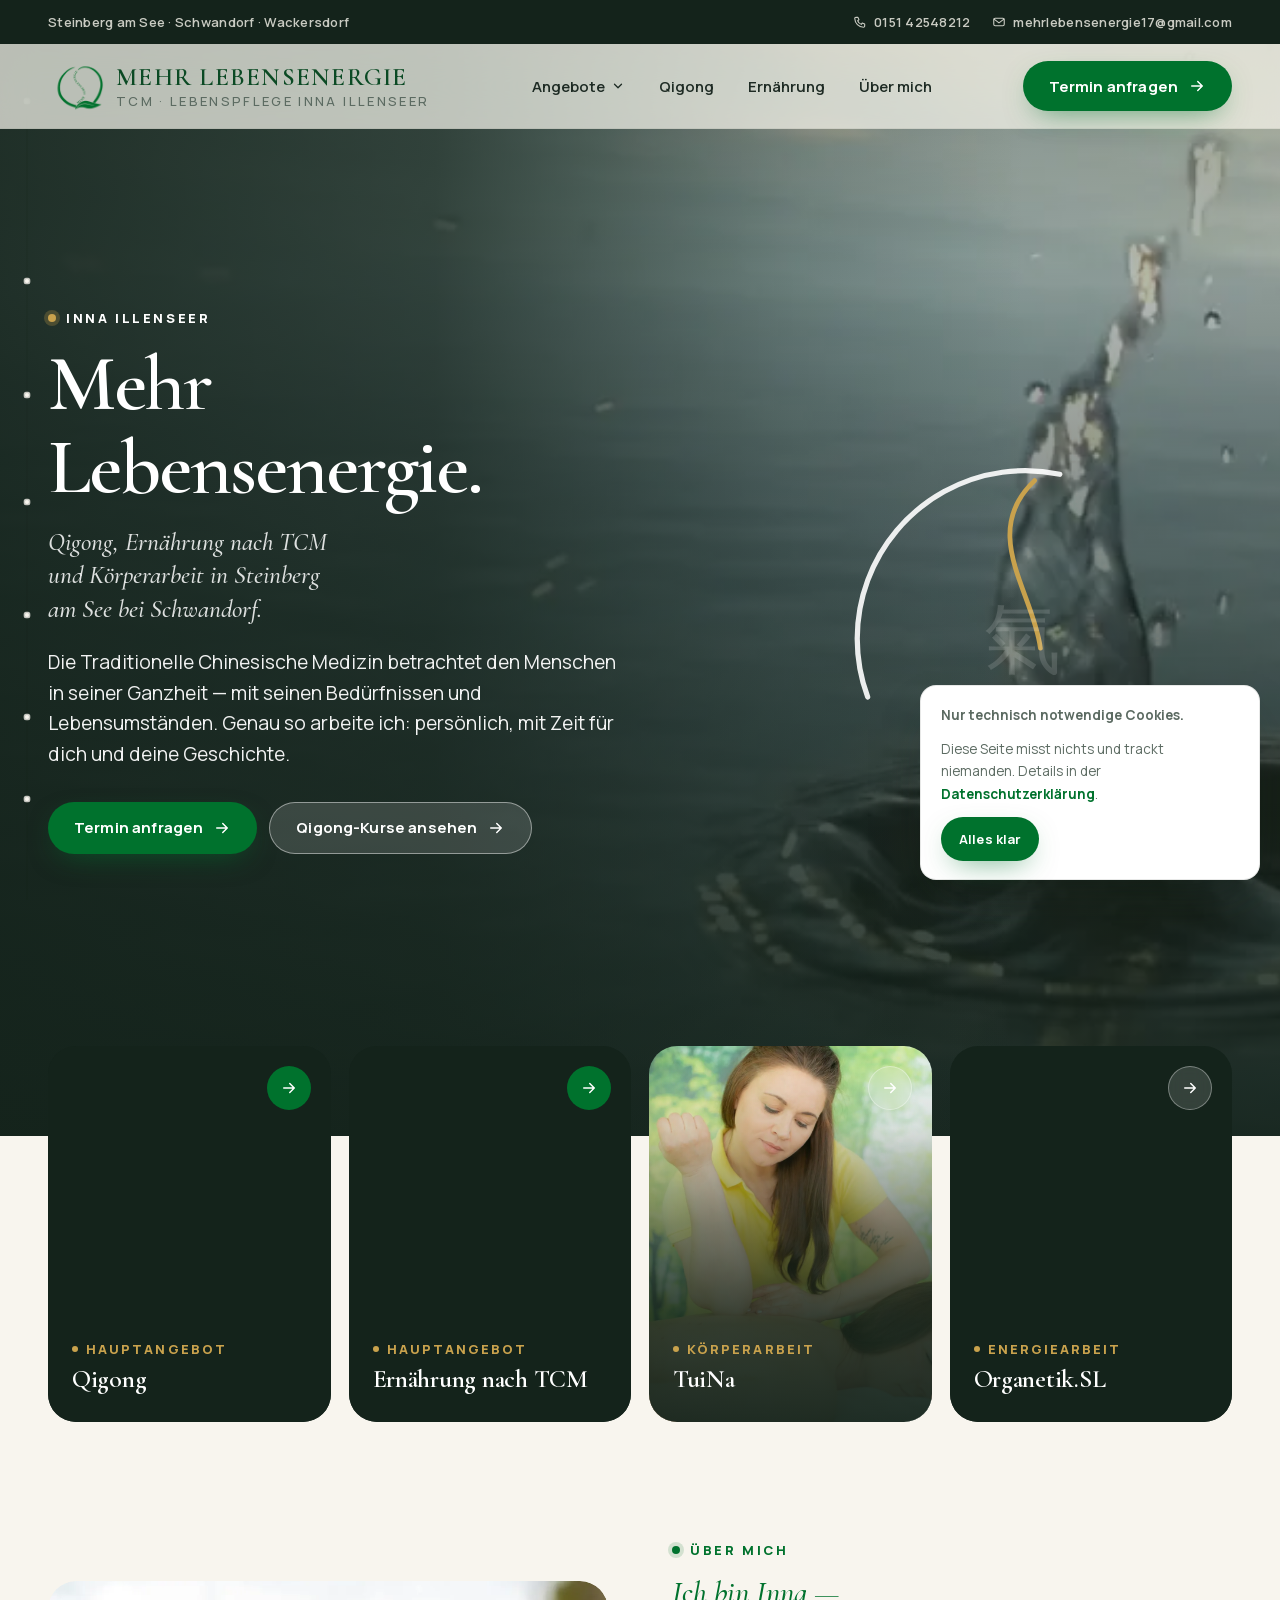
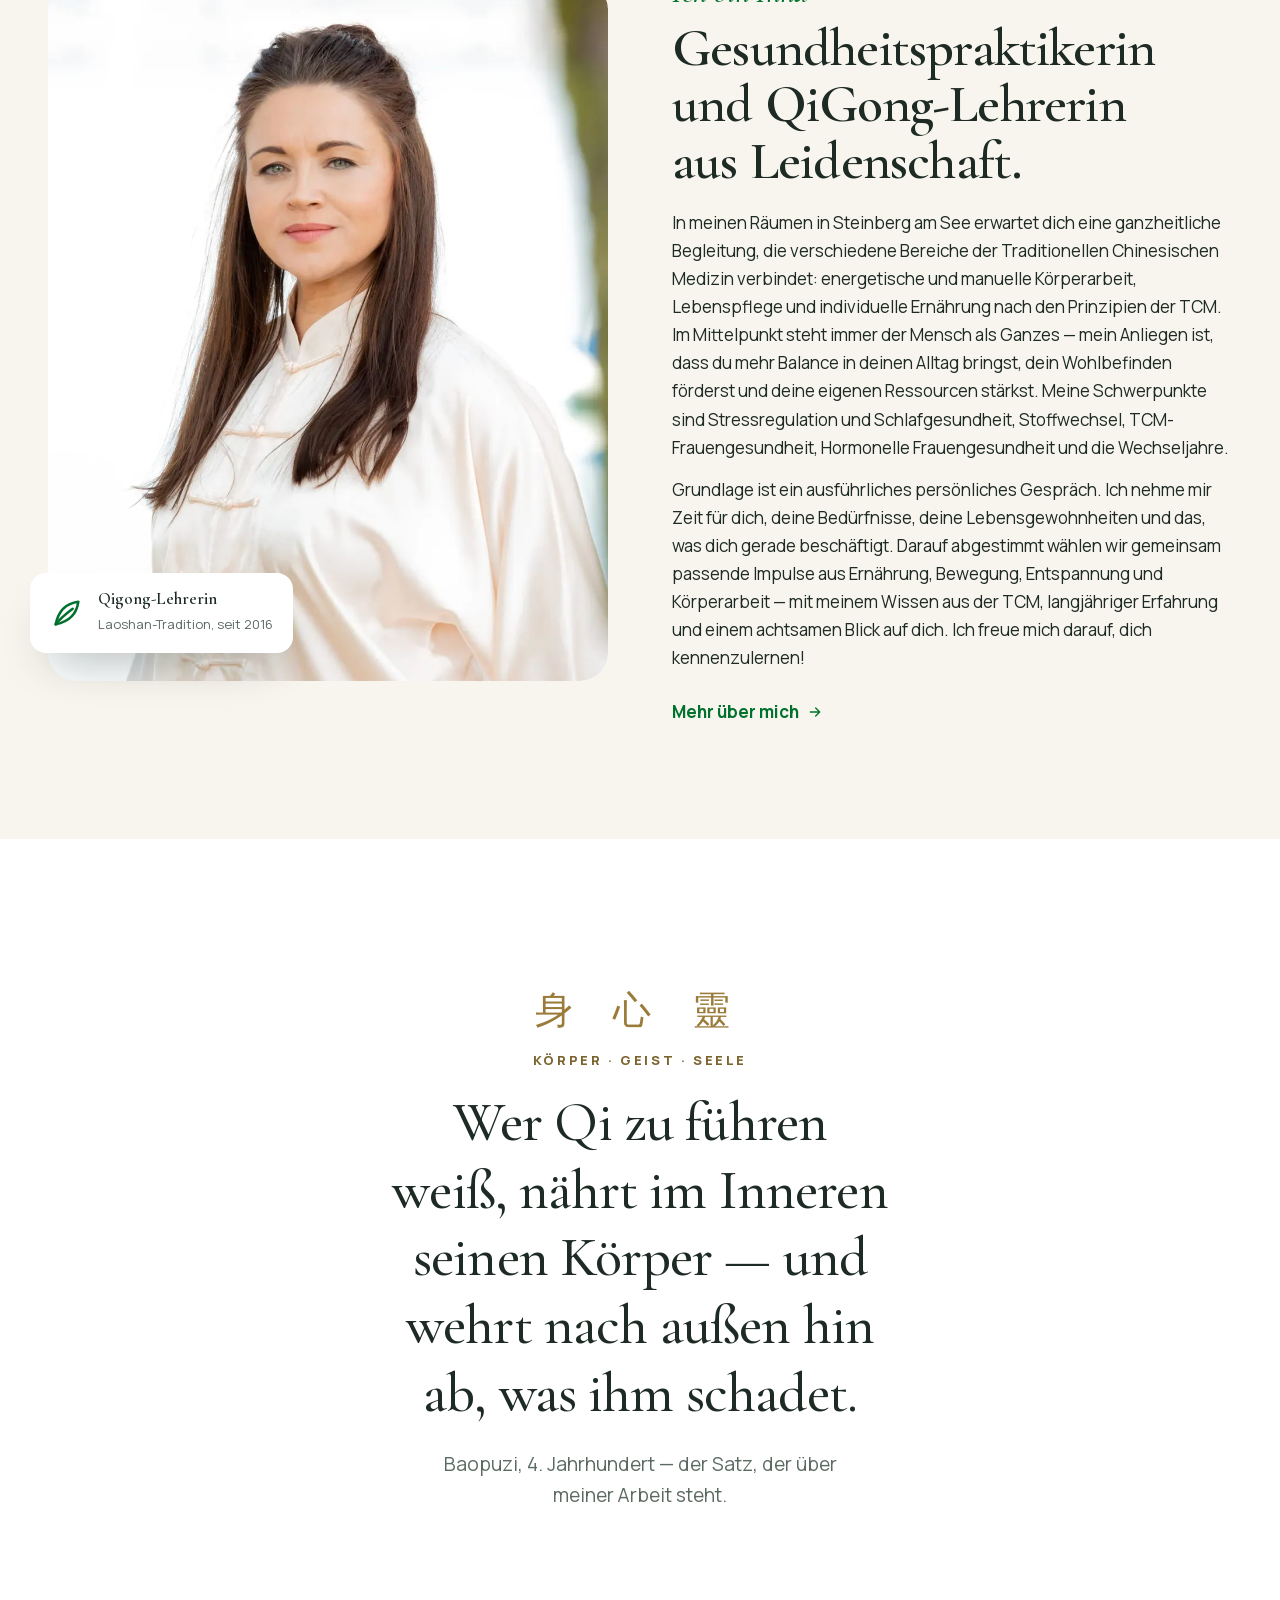
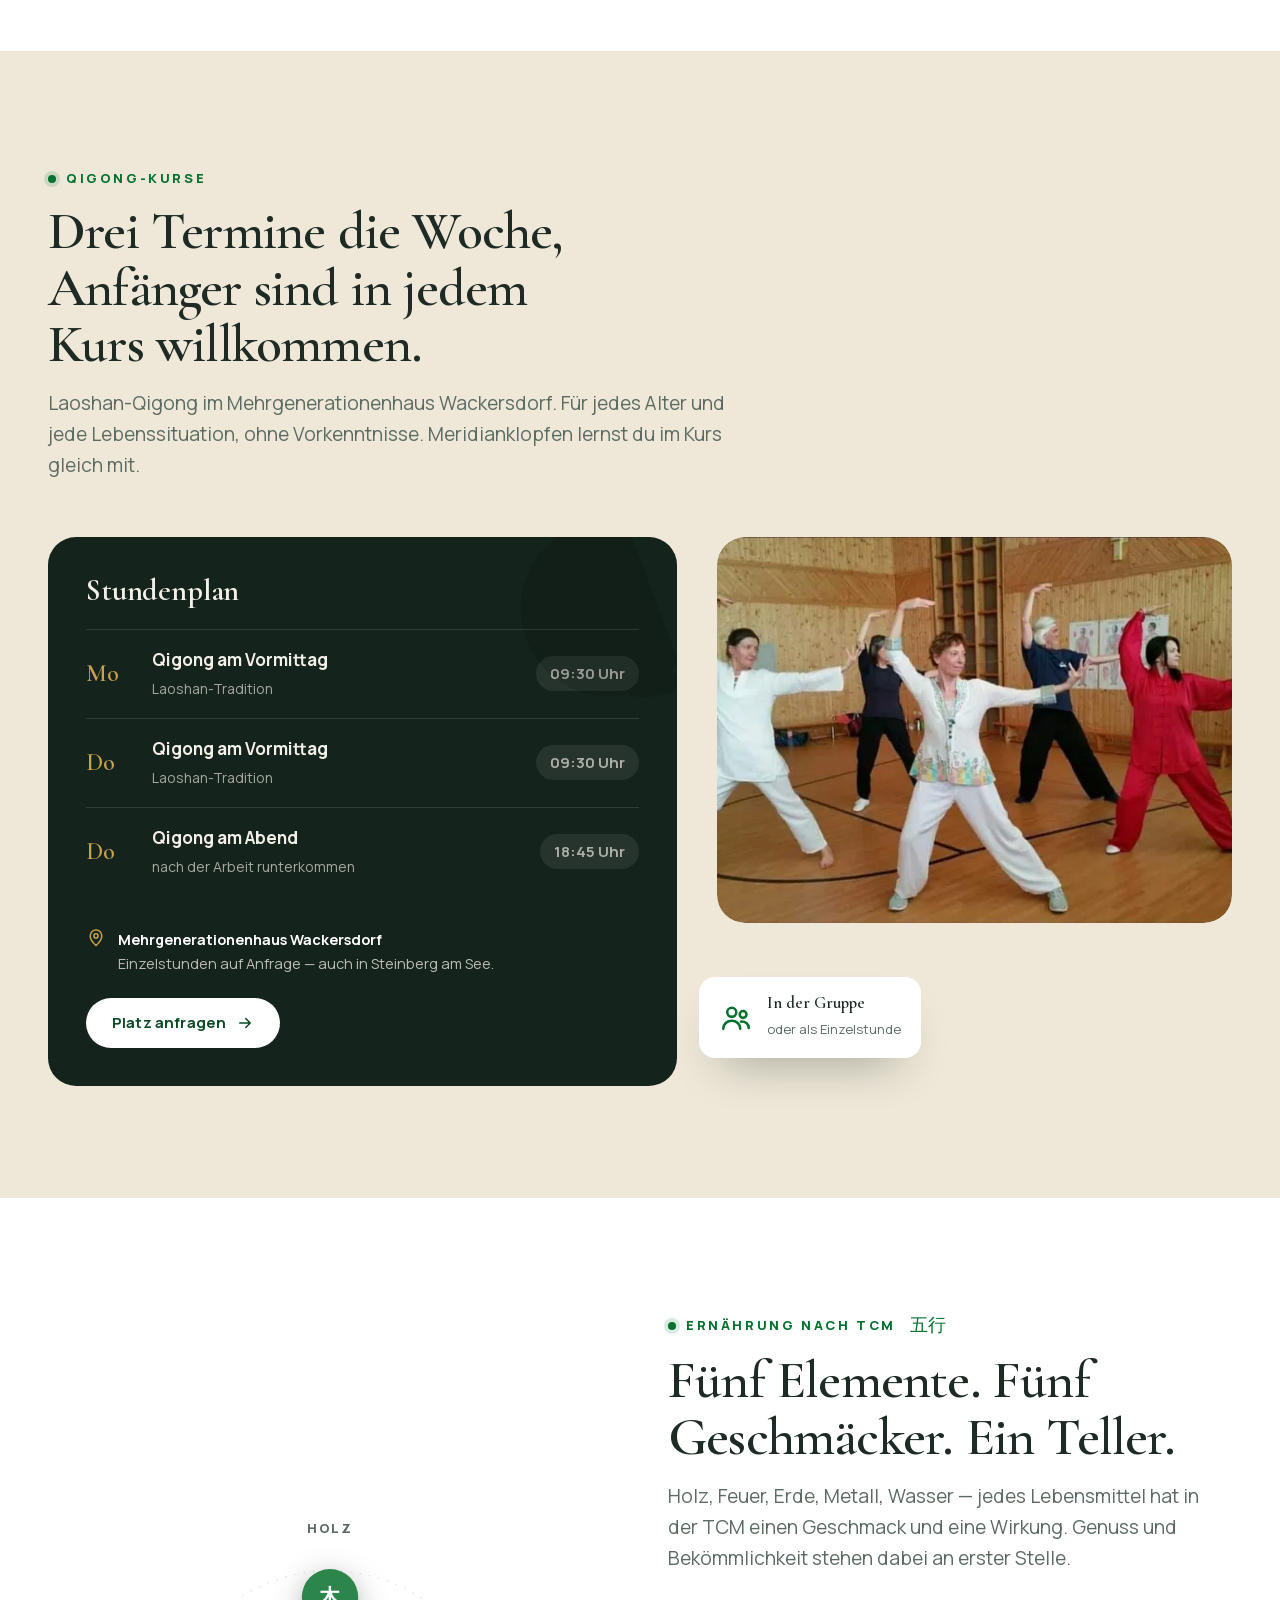
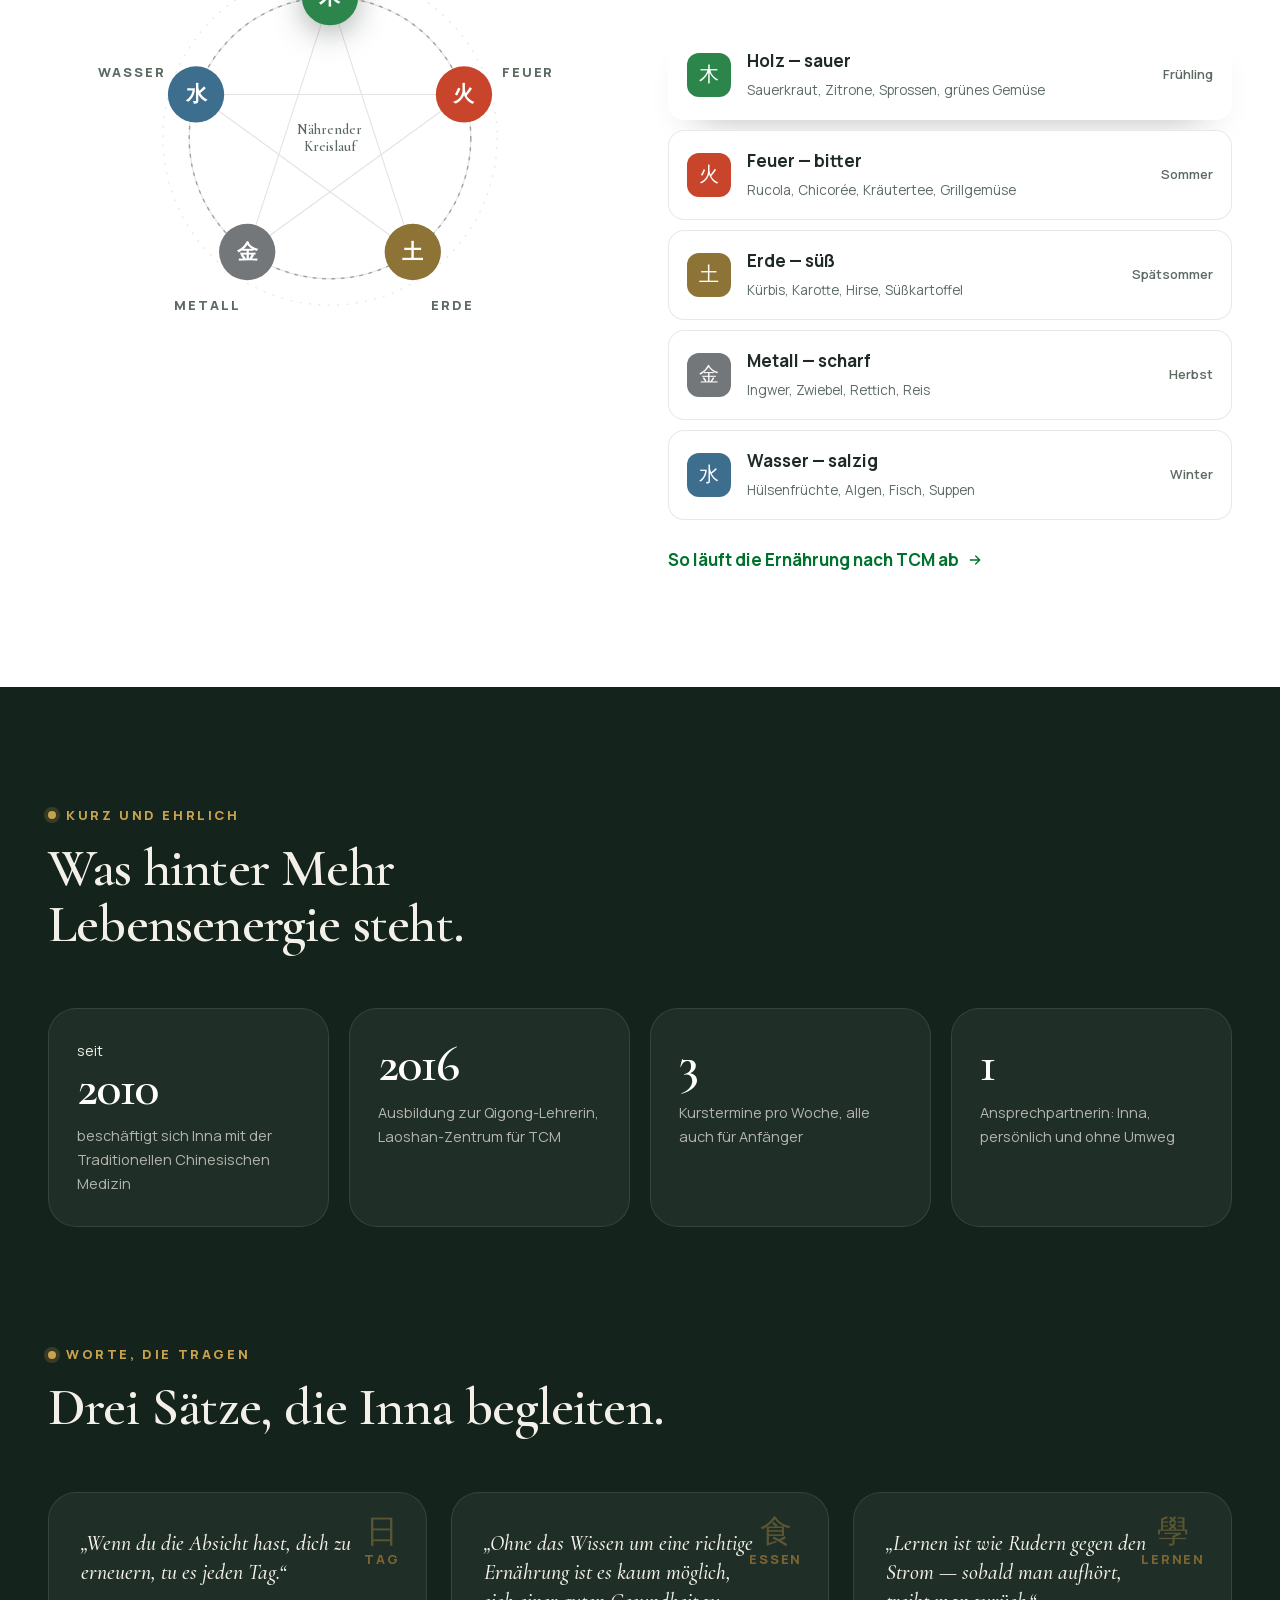
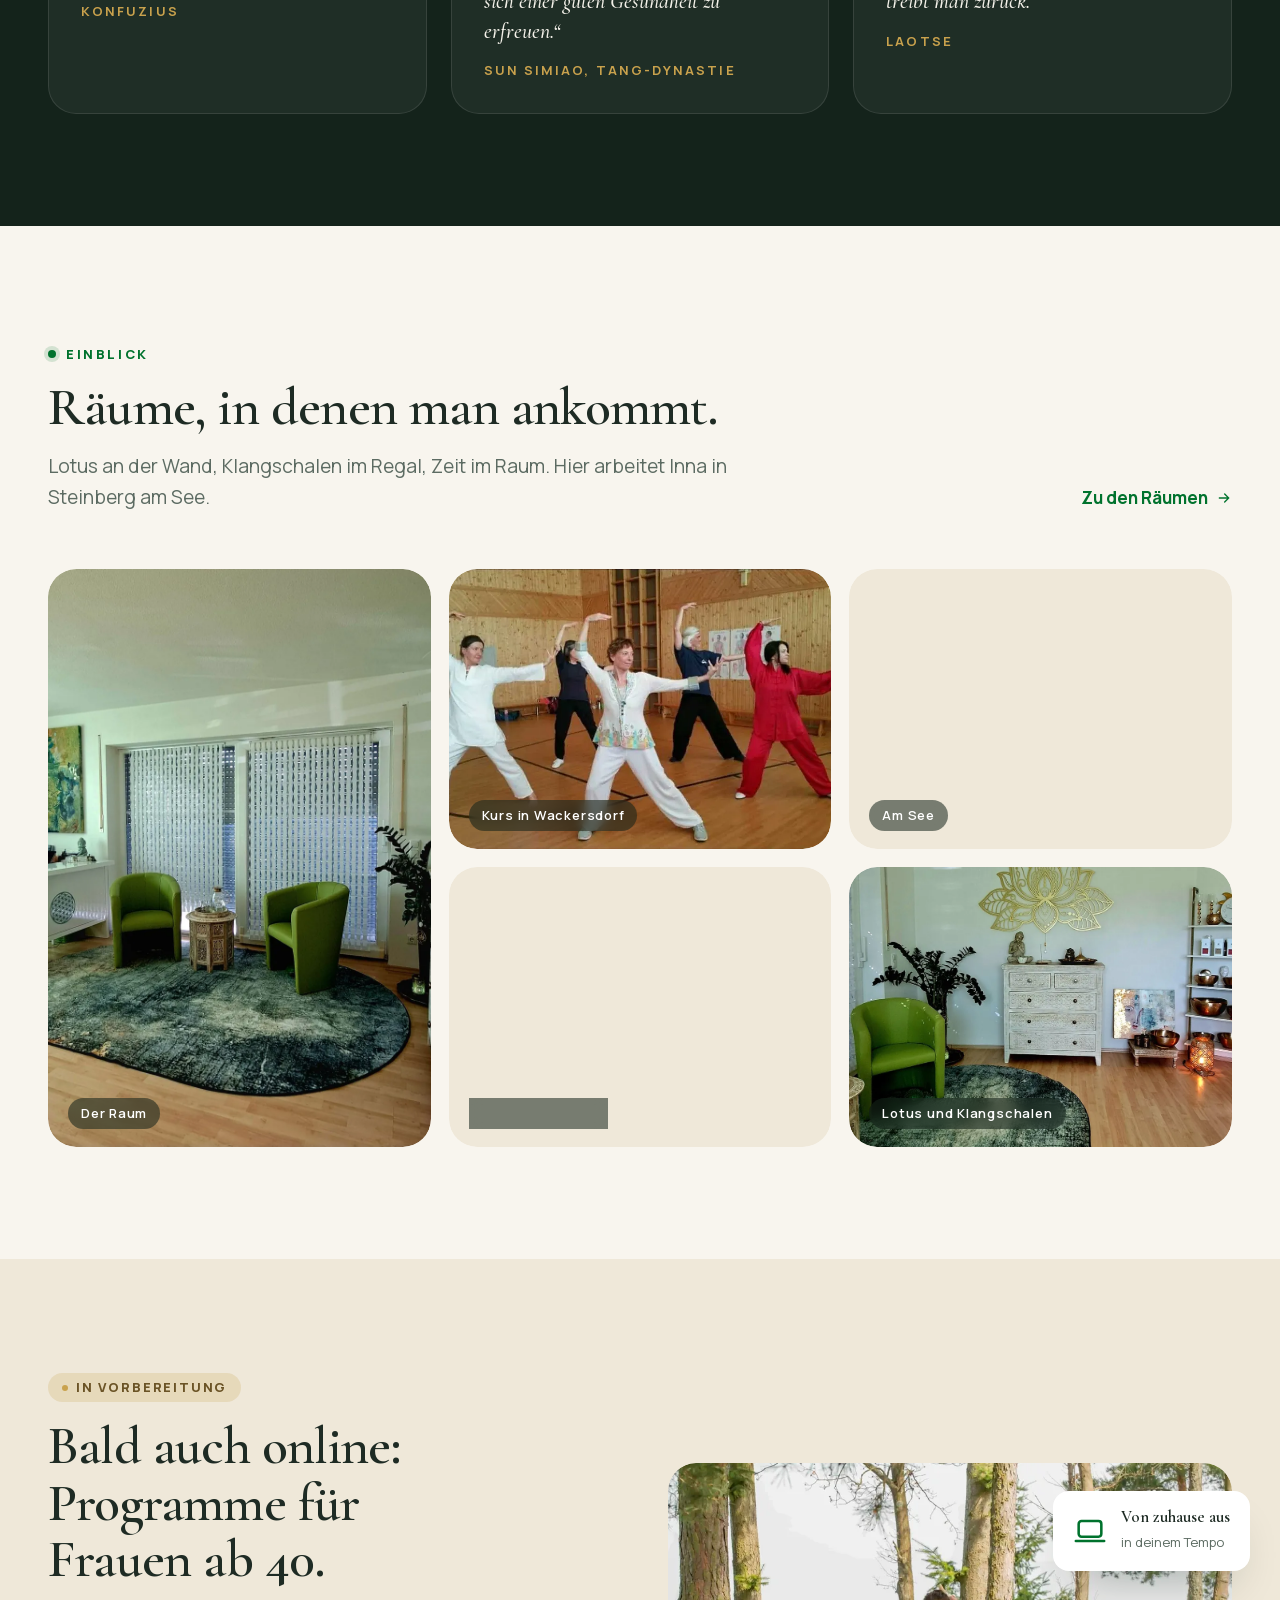
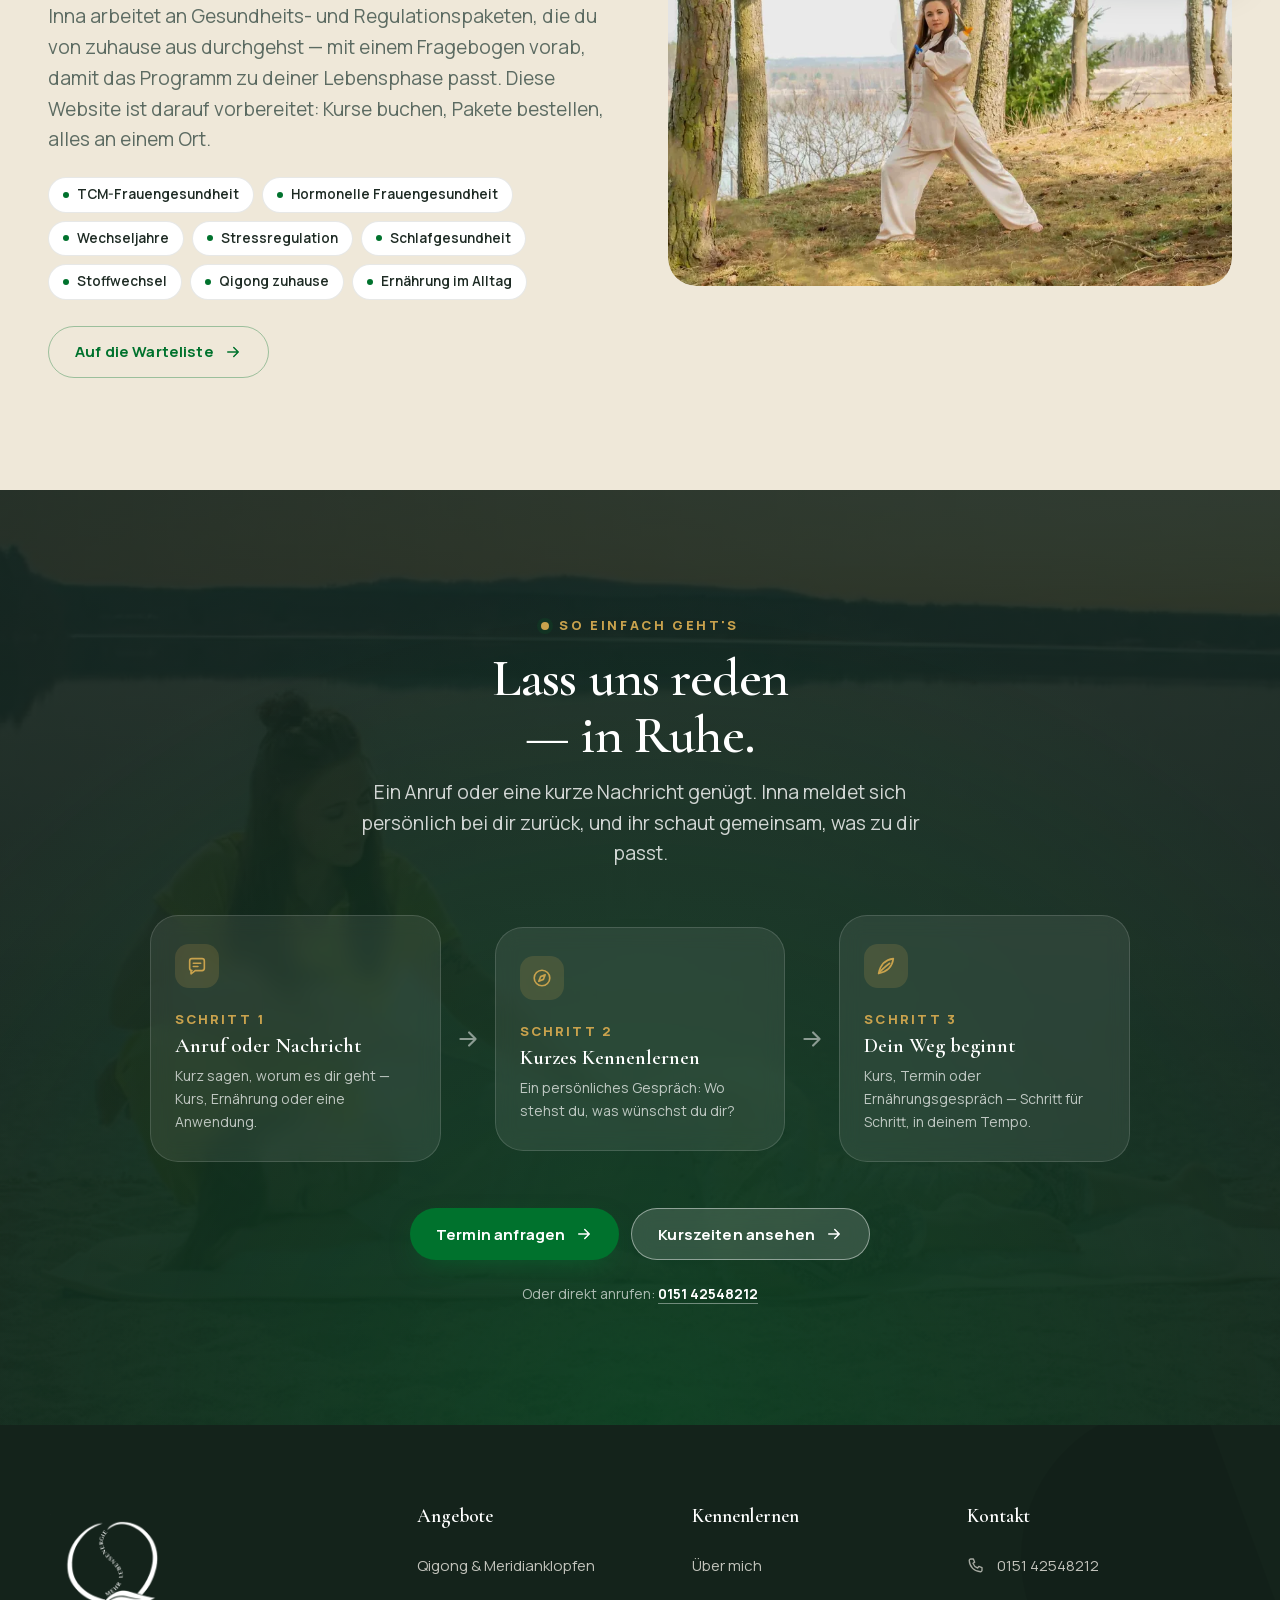
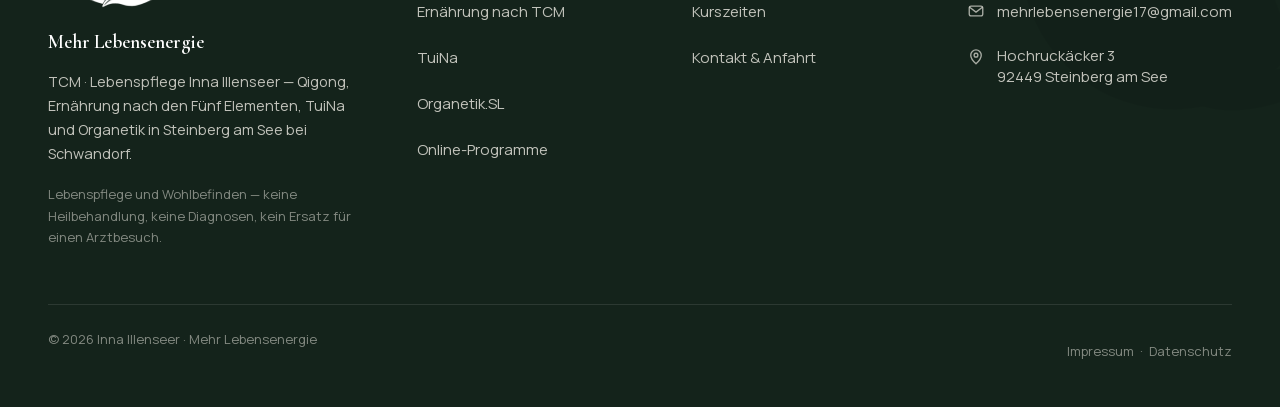
==== index.html @ 882a930f "Website live" ====
<!DOCTYPE html>
<html lang="de" class="kein-js">
<head>
<meta charset="UTF-8">
<meta name="viewport" content="width=device-width, initial-scale=1.0">
<title>Mehr Lebensenergie | Qigong & TCM in Steinberg am See</title>
<meta name="description" content="TCM · Lebenspflege Inna Illenseer bei Schwandorf: Qigong, Ernährung nach den Fünf Elementen, TuiNa und Organetik in Steinberg am See.">
<link rel="canonical" href="https://mehrlebensenergie-praxis.de/">
<meta name="robots" content="index, follow, max-image-preview:large">
<meta name="author" content="Inna Illenseer">
<meta property="og:site_name" content="Mehr Lebensenergie">
<meta property="og:locale" content="de_DE">
<meta property="og:url" content="https://mehrlebensenergie-praxis.de/">
<meta property="og:title" content="Mehr Lebensenergie | Qigong & TCM in Steinberg am See">
<meta property="og:description" content="TCM · Lebenspflege Inna Illenseer bei Schwandorf: Qigong, Ernährung nach den Fünf Elementen, TuiNa und Organetik in Steinberg am See.">
<meta property="og:type" content="website">
<meta property="og:image" content="https://mehrlebensenergie-praxis.de/assets/img/og.jpg">
<meta property="og:image:alt" content="Mehr Lebensenergie — TCM · Lebenspflege Inna Illenseer in Steinberg am See">
<meta name="twitter:card" content="summary_large_image">
<meta name="theme-color" content="#14231B">
<link rel="icon" type="image/png" sizes="512x512" href="assets/img/favicon.png">
<link rel="apple-touch-icon" href="assets/img/favicon.png">
<link rel="preload" href="assets/font/manrope-500-latin.woff2" as="font" type="font/woff2" crossorigin>
<link rel="preload" href="assets/font/cormorant-garamond-600-latin.woff2" as="font" type="font/woff2" crossorigin>
<link rel="stylesheet" href="assets/schriften.css">
<link rel="stylesheet" href="styles.css">
<script type="application/ld+json">{"@context": "https://schema.org", "@type": "HealthAndBeautyBusiness", "name": "Mehr Lebensenergie — TCM · Lebenspflege Inna Illenseer", "alternateName": "TCM · Lebenspflege Inna Illenseer", "url": "https://mehrlebensenergie-praxis.de/", "telephone": "+49 151 42548212", "email": "mehrlebensenergie17@gmail.com", "image": "https://mehrlebensenergie-praxis.de/assets/img/og.jpg", "founder": {"@type": "Person", "name": "Inna Illenseer"}, "address": {"@type": "PostalAddress", "streetAddress": "Hochruckäcker 3", "postalCode": "92449", "addressLocality": "Steinberg am See", "addressRegion": "Bayern", "addressCountry": "DE"}, "geo": {"@type": "GeoCoordinates", "latitude": 49.27, "longitude": 12.18}, "areaServed": [{"@type": "City", "name": "Steinberg am See"}, {"@type": "City", "name": "Wackersdorf"}, {"@type": "City", "name": "Schwandorf"}, {"@type": "City", "name": "Burglengenfeld"}, {"@type": "City", "name": "Nittenau"}, {"@type": "City", "name": "Bodenwöhr"}, {"@type": "City", "name": "Neunburg vorm Wald"}, {"@type": "City", "name": "Nabburg"}, {"@type": "City", "name": "Maxhütte-Haidhof"}, {"@type": "City", "name": "Regensburg"}], "knowsAbout": ["Qigong", "Meridianklopfen", "Ernährung nach den Fünf Elementen", "TuiNa", "Organetik", "Traditionelle Chinesische Medizin"]}</script><script type="application/ld+json">{"@context": "https://schema.org", "@type": "BreadcrumbList", "itemListElement": [{"@type": "ListItem", "position": 1, "name": "Start", "item": "https://mehrlebensenergie-praxis.de/"}]}</script>
<script>try{if(sessionStorage.getItem('ille-wipe')){document.documentElement.classList.add('ankunft');sessionStorage.removeItem('ille-wipe')}}catch(e){}</script>
</head>
<body>
<div class="wisch" aria-hidden="true"></div>
<div class="cursor" aria-hidden="true"></div>
<div class="meridian" aria-hidden="true"><div class="bahn"></div><div class="fluss"></div></div>
<div class="intro" aria-hidden="true"><svg viewBox="0 0 400 400" aria-hidden="true" class=""><path class="kreis" pathLength="1" d="M236 46 A160 160 0 1 0 330 300"/><path class="qi" pathLength="1" d="M212 52 C140 120 262 200 200 268 C176 296 190 336 236 352"/><path class="blatt" d="M226 356 C258 318 320 314 366 326 C330 358 268 374 226 356 z"/><path class="qi" pathLength="1" d="M236 352 C270 342 310 336 348 330" style="stroke-width:2;opacity:.8"/></svg><div class="wort">Mehr Lebensenergie</div></div>
<header>
  <div class="topbar"><div class="wrap">
    <span class="links">Steinberg am See · Schwandorf · Wackersdorf</span>
    <div class="rechts"><a href="tel:+4915142548212"><svg viewBox="0 0 24 24" aria-hidden="true" class=""><path d="M5 4h3.5l1.7 4.2-2.2 1.6a10 10 0 0 0 6.2 6.2l1.6-2.2L20 15.5V19a2 2 0 0 1-2.1 2A15.5 15.5 0 0 1 3 6.1 2 2 0 0 1 5 4z"/></svg>0151 42548212</a><a href="mailto:mehrlebensenergie17@gmail.com"><svg viewBox="0 0 24 24" aria-hidden="true" class=""><rect x="3" y="5.5" width="18" height="13" rx="2.5"/><path d="m3.5 7 8.5 6.5L20.5 7"/></svg>mehrlebensenergie17@gmail.com</a></div>
  </div></div>
  <div class="hauptzeile"><div class="wrap">
    <a class="logo" href="index.html" aria-label="Mehr Lebensenergie — Startseite"><img decoding="async" src="assets/opt/img-logo-480.webp" alt="Logo Mehr Lebensenergie — TCM · Lebenspflege Inna Illenseer, Steinberg am See" width="56" height="56"><b>Mehr Lebens&shy;energie<small>TCM · Lebenspflege <br class="mb">Inna Illenseer</small></b></a>
    <nav class="haupt" aria-label="Hauptmenü"><ul><li class="hat-menu"><a href="leistungen.html" aria-haspopup="true">Angebote<svg class="pfeil-klein" viewBox="0 0 24 24" width="14" height="14" aria-hidden="true"><path d="M6 9l6 6 6-6"/></svg></a><div class="drop" aria-label="Angebote"><div class="drop-raster"><a class="drop-eintrag" href="qigong.html"><span class="ic"><svg viewBox="0 0 24 24" aria-hidden="true" class=""><path d="M12 4c-3 3-3 6 0 8 3-2 3-5 0-8z"/><path d="M12 12c-4 0-7 2-8 6 4 1 7-1 8-6zM12 12c4 0 7 2 8 6-4 1-7-1-8-6z"/></svg></span><span><b>Qigong &amp; Meridianklopfen</b><small>Kurse in Wackersdorf, Einzelstunden</small></span></a><a class="drop-eintrag" href="ernaehrung.html"><span class="ic"><svg viewBox="0 0 24 24" aria-hidden="true" class=""><path d="M12 8c-3-2-7 0-7 4.5S8 21 10 21c1 0 1.5-.5 2-.5s1 .5 2 .5c2 0 5-4 5-8.5S15 6 12 8z"/><path d="M12 8c0-2 1-3.5 3-4"/></svg></span><span><b>Ernährung nach TCM</b><small>Fünf Elemente auf dem Teller</small></span></a><a class="drop-eintrag" href="tuina.html"><span class="ic"><svg viewBox="0 0 24 24" aria-hidden="true" class=""><path d="M8 12V6.5a1.5 1.5 0 0 1 3 0V11M11 10V5a1.5 1.5 0 0 1 3 0v6M14 10.5V6.5a1.5 1.5 0 0 1 3 0V13M17 12.5a1.5 1.5 0 0 1 3 0V15a6 6 0 0 1-6 6h-2a6 6 0 0 1-6-6v-3a1.5 1.5 0 0 1 3 0"/></svg></span><span><b>TuiNa</b><small>Traditionelle chinesische Körperarbeit</small></span></a><a class="drop-eintrag" href="organetik.html"><span class="ic"><svg viewBox="0 0 24 24" aria-hidden="true" class=""><path d="M3 9c2-2 4-2 6 0s4 2 6 0 4-2 6 0"/><path d="M3 15c2-2 4-2 6 0s4 2 6 0 4-2 6 0"/></svg></span><span><b>Organetik.SL</b><small>Bekleidet, ohne Strom, in Ruhe</small></span></a><a class="drop-eintrag" href="programme.html"><span class="ic"><svg viewBox="0 0 24 24" aria-hidden="true" class=""><rect x="4" y="5" width="16" height="11" rx="2"/><path d="M2 19h20"/></svg></span><span><b>Online-Programme</b><small>In Vorbereitung — Warteliste</small></span></a></div><a class="drop-alle" href="leistungen.html">Alle Angebote im Überblick<svg viewBox="0 0 24 24" aria-hidden="true" class=""><path d="M5 12h14M13 6l6 6-6 6"/></svg></a></div></li><li><a href="qigong.html">Qigong</a></li><li><a href="ernaehrung.html">Ernährung</a></li><li><a href="ueber-mich.html">Über mich</a></li></ul></nav>
    <div class="header-cta"><a class="btn btn-gruen" href="kontakt.html"><span>Termin anfragen</span><svg viewBox="0 0 24 24" aria-hidden="true" class=""><path d="M5 12h14M13 6l6 6-6 6"/></svg></a><button class="menu-knopf" aria-label="Menü öffnen" aria-expanded="false" aria-controls="menu"><span></span></button></div>
  </div></div>
</header>
<div class="menu-flaeche" id="menu" hidden>
  <ul><li><a href="index.html">Start</a></li><li><a href="leistungen.html">Angebote</a></li><li><a href="qigong.html">Qigong</a></li><li><a href="ernaehrung.html">Ernährung</a></li><li><a href="tuina.html">TuiNa</a></li><li><a href="organetik.html">Organetik</a></li><li><a href="programme.html">Online-Programme</a></li><li><a href="ueber-mich.html">Über mich</a></li><li><a href="kontakt.html">Termin anfragen</a></li></ul>
  <div class="unten"><a href="tel:+4915142548212">0151 42548212</a><a href="mailto:mehrlebensenergie17@gmail.com">mehrlebensenergie17@gmail.com</a><span>Hochruckäcker 3 · 92449 Steinberg am See</span></div>
  <div class="menu-qi"><svg viewBox="0 0 400 400" aria-hidden="true" class=""><path class="kreis" pathLength="1" d="M236 46 A160 160 0 1 0 330 300"/><path class="qi" pathLength="1" d="M212 52 C140 120 262 200 200 268 C176 296 190 336 236 352"/><path class="blatt" d="M226 356 C258 318 320 314 366 326 C330 358 268 374 226 356 z"/><path class="qi" pathLength="1" d="M236 352 C270 342 310 336 348 330" style="stroke-width:2;opacity:.8"/></svg></div>
</div>
<main>
<section class="hero" aria-label="Einstieg" id="oben">
  <div class="medien montage"><img decoding="async" srcset="assets/opt/img-poster-mont-qigong-640.webp 640w, assets/opt/img-poster-mont-qigong-960.webp 960w, assets/opt/img-poster-mont-qigong-1400.webp 1400w" sizes="(max-width: 760px) 100vw, 70vw" src="assets/opt/img-poster-mont-qigong-1400.webp" alt="" aria-hidden="true"><video muted loop playsinline preload="metadata" poster="assets/opt/img-poster-mont-qigong-960.webp"><source src="assets/opt/video-mont-qigong-m.mp4" media="(max-width: 760px)" type="video/mp4"><source src="assets/opt/video-mont-qigong.mp4" type="video/mp4"></video><video preload="none" muted loop playsinline poster="assets/opt/img-poster-mont-wasser-960.webp"><source src="assets/opt/video-mont-wasser-m.mp4" media="(max-width: 760px)" type="video/mp4"><source src="assets/opt/video-mont-wasser.mp4" type="video/mp4"></video><video preload="none" muted loop playsinline poster="assets/opt/img-poster-mont-tee-960.webp"><source src="assets/opt/video-mont-tee-m.mp4" media="(max-width: 760px)" type="video/mp4"><source src="assets/opt/video-mont-tee.mp4" type="video/mp4"></video><video preload="none" muted loop playsinline poster="assets/opt/img-poster-mont-blatt-960.webp"><source src="assets/opt/video-mont-blatt-m.mp4" media="(max-width: 760px)" type="video/mp4"><source src="assets/opt/video-mont-blatt.mp4" type="video/mp4"></video><div class="schleier"></div></div>
  <div class="wrap hero-inhalt">
    <div>
      <span class="kicker rev"><span>Inna Illenseer</span></span>
      <h1 class="worte">Mehr Lebens&shy;energie.<span class="h1-ort">Qigong, Ernährung nach TCM und Körperarbeit in Steinberg am See bei Schwandorf.</span></h1>
      <p class="lead rev v2">Die Traditionelle Chinesische Medizin betrachtet den Menschen in seiner Ganzheit — mit seinen Bedürfnissen und Lebensumständen. Genau so arbeite ich: persönlich, mit Zeit für dich und deine Geschichte.</p>
      <div class="knoepfe rev v3"><a class="btn btn-gruen" href="kontakt.html"><span>Termin anfragen</span><svg viewBox="0 0 24 24" aria-hidden="true" class=""><path d="M5 12h14M13 6l6 6-6 6"/></svg></a><a class="btn btn-hell" href="qigong.html#kurse"><span>Qigong-Kurse ansehen</span><svg viewBox="0 0 24 24" aria-hidden="true" class=""><path d="M5 12h14M13 6l6 6-6 6"/></svg></a></div>
    </div>
    <div class="qi-kreis rev v3" aria-hidden="true"><svg viewBox="0 0 400 400" aria-hidden="true" class=""><path class="kreis" pathLength="1" d="M236 46 A160 160 0 1 0 330 300"/><path class="qi" pathLength="1" d="M212 52 C140 120 262 200 200 268 C176 296 190 336 236 352"/><path class="blatt" d="M226 356 C258 318 320 314 366 326 C330 358 268 374 226 356 z"/><path class="qi" pathLength="1" d="M236 352 C270 342 310 336 348 330" style="stroke-width:2;opacity:.8"/></svg><span class="han">氣</span></div>
  </div>
</section>

<section class="kacheln pt0" aria-label="Angebote im Überblick" style="padding-bottom:0"><div class="wrap"><div class="kachel-raster"><a class="kachel haupt rev v1" href="qigong.html"><img fetchpriority="low" decoding="async" srcset="assets/opt/img-qigong-steg-steinberg-640.webp 640w, assets/opt/img-qigong-steg-steinberg-960.webp 960w, assets/opt/img-qigong-steg-steinberg-1200.webp 1200w" sizes="(max-width: 760px) 100vw, 70vw" src="assets/opt/img-qigong-steg-steinberg-1200.webp" alt="Qigong — Mehr Lebensenergie, Steinberg am See" loading="eager"><span class="pfeil"><svg viewBox="0 0 24 24" aria-hidden="true" class=""><path d="M5 12h14M13 6l6 6-6 6"/></svg></span><span class="text"><small>Hauptangebot</small><b>Qigong</b><span>Kurse in Wackersdorf — plus Meridianklopfen zum Mitnehmen.</span></span></a><a class="kachel haupt rev v2" href="ernaehrung.html"><img fetchpriority="low" decoding="async" srcset="assets/opt/img-ernaehrung-640.webp 640w, assets/opt/img-ernaehrung-960.webp 960w, assets/opt/img-ernaehrung-1400.webp 1400w" sizes="(max-width: 760px) 100vw, 70vw" src="assets/opt/img-ernaehrung-1400.webp" alt="Ernährung nach TCM — Mehr Lebensenergie, Steinberg am See" loading="eager"><span class="pfeil"><svg viewBox="0 0 24 24" aria-hidden="true" class=""><path d="M5 12h14M13 6l6 6-6 6"/></svg></span><span class="text"><small>Hauptangebot</small><b>Ernährung nach TCM</b><span>Die Fünf Elemente auf deinem Teller — alltagstauglich, ohne Dogma.</span></span></a><a class="kachel rev v3" href="tuina.html"><img decoding="async" srcset="assets/opt/img-tuina-1-640.webp 640w, assets/opt/img-tuina-1-960.webp 960w, assets/opt/img-tuina-1-1200.webp 1200w" sizes="(max-width: 760px) 100vw, 70vw" src="assets/opt/img-tuina-1-1200.webp" alt="TuiNa — Mehr Lebensenergie, Steinberg am See" loading="lazy"><span class="pfeil"><svg viewBox="0 0 24 24" aria-hidden="true" class=""><path d="M5 12h14M13 6l6 6-6 6"/></svg></span><span class="text"><small>Körperarbeit</small><b>TuiNa</b><span>Traditionelle chinesische Körperarbeit entlang der Meridiane.</span></span></a><a class="kachel rev v4" href="organetik.html"><img decoding="async" srcset="assets/opt/img-organetik-640.webp 640w, assets/opt/img-organetik-960.webp 960w, assets/opt/img-organetik-1400.webp 1400w" sizes="(max-width: 760px) 100vw, 70vw" src="assets/opt/img-organetik-1400.webp" alt="Organetik.SL — Mehr Lebensenergie, Steinberg am See" loading="lazy"><span class="pfeil"><svg viewBox="0 0 24 24" aria-hidden="true" class=""><path d="M5 12h14M13 6l6 6-6 6"/></svg></span><span class="text"><small>Energiearbeit</small><b>Organetik.SL</b><span>Bekleidet, ohne Strom, in Ruhe.</span></span></a></div></div></section>

<section id="inna" data-punkt="Inna">
  <div class="wrap duo">
    <div class="bildseite"><div class="foto hoch tusche"><img decoding="async" loading="lazy" srcset="assets/opt/img-portrait-640.webp 640w, assets/opt/img-portrait-960.webp 960w, assets/opt/img-portrait-1202.webp 1202w" sizes="(max-width: 760px) 100vw, 70vw" src="assets/opt/img-portrait-1202.webp" alt="Inna Illenseer, Qigong-Lehrerin — Mehr Lebensenergie, Steinberg am See"></div><div class="notiz rev v2"><svg viewBox="0 0 24 24" aria-hidden="true" class=""><path d="M4 20C6 10 12 5 20 4c-1 8-6 14-16 16z"/><path d="M4 20c4-5 8-8 12-11"/></svg><div><b>Qigong-Lehrerin</b><span>Laoshan-Tradition, seit 2016</span></div></div></div>
    <div class="rev">
      <span class="kicker">Über mich</span>
      <p class="absatz-gruss">Ich bin Inna —</p>
      <h2 class="worte">Gesundheitspraktikerin und QiGong-Lehrerin aus Leidenschaft.</h2>
      <p>In meinen Räumen in Steinberg am See erwartet dich eine ganzheitliche Begleitung, die verschiedene Bereiche der Traditionellen Chinesischen Medizin verbindet: energetische und manuelle Körperarbeit, Lebenspflege und individuelle Ernährung nach den Prinzipien der TCM. Im Mittelpunkt steht immer der Mensch als Ganzes — mein Anliegen ist, dass du mehr Balance in deinen Alltag bringst, dein Wohlbefinden förderst und deine eigenen Ressourcen stärkst. Meine Schwerpunkte sind Stressregulation und Schlafgesundheit, Stoffwechsel, TCM-Frauengesundheit, Hormonelle Frauengesundheit und die Wechseljahre.</p>
      <p>Grundlage ist ein ausführliches persönliches Gespräch. Ich nehme mir Zeit für dich, deine Bedürfnisse, deine Lebensgewohnheiten und das, was dich gerade beschäftigt. Darauf abgestimmt wählen wir gemeinsam passende Impulse aus Ernährung, Bewegung, Entspannung und Körperarbeit — mit meinem Wissen aus der TCM, langjähriger Erfahrung und einem achtsamen Blick auf dich. Ich freue mich darauf, dich kennenzulernen!</p>
      <a class="text-link" href="ueber-mich.html">Mehr über mich<svg viewBox="0 0 24 24" aria-hidden="true" class=""><path d="M5 12h14M13 6l6 6-6 6"/></svg></a>
    </div>
  </div>
</section>

<section class="statement weiss" aria-label="Leitgedanke">
  <div class="wrap"><span class="han" aria-hidden="true">身 心 靈</span><small class="han-de">Körper · Geist · Seele</small><h2>Wer Qi zu führen weiß, nährt im Inneren seinen Körper — und wehrt nach außen hin ab, was ihm schadet.</h2><p class="lead" style="margin:22px auto 0;text-align:center;max-width:36ch">Baopuzi, 4. Jahrhundert — der Satz, der über meiner Arbeit steht.</p></div>
</section>

<section id="kurse" data-punkt="Kurse" class="sand">
  <div class="wrap">
    <div class="kopf"><span class="kicker">Qigong-Kurse</span><h2 class="worte">Drei Termine die Woche, Anfänger sind in jedem Kurs willkommen.</h2><p class=lead>Laoshan-Qigong im Mehrgenerationenhaus Wackersdorf. Für jedes Alter und jede Lebenssituation, ohne Vorkenntnisse. Meridianklopfen lernst du im Kurs gleich mit.</p></div>
    <div class="stundenplan">
      <div class="plan rev">
        <div class="qi-deko"><svg viewBox="0 0 400 400" aria-hidden="true" class=""><path class="kreis" pathLength="1" d="M236 46 A160 160 0 1 0 330 300"/><path class="qi" pathLength="1" d="M212 52 C140 120 262 200 200 268 C176 296 190 336 236 352"/><path class="blatt" d="M226 356 C258 318 320 314 366 326 C330 358 268 374 226 356 z"/><path class="qi" pathLength="1" d="M236 352 C270 342 310 336 348 330" style="stroke-width:2;opacity:.8"/></svg></div>
        <h3>Stundenplan</h3>
        <div>
          <div class="termin"><span class="tag">Mo</span><div><b>Qigong am Vormittag</b><span>Laoshan-Tradition</span></div><span class="zeit">09:30 Uhr</span></div>
          <div class="termin"><span class="tag">Do</span><div><b>Qigong am Vormittag</b><span>Laoshan-Tradition</span></div><span class="zeit">09:30 Uhr</span></div>
          <div class="termin"><span class="tag">Do</span><div><b>Qigong am Abend</b><span>nach der Arbeit runterkommen</span></div><span class="zeit">18:45 Uhr</span></div>
        </div>
        <div class="ort"><svg viewBox="0 0 24 24" aria-hidden="true" class=""><path d="M12 21s-7-6.4-7-11.5a7 7 0 0 1 14 0C19 14.6 12 21 12 21z"/><circle cx="12" cy="9.5" r="2.5"/></svg><span><b style="color:#fff">Mehrgenerationenhaus Wackersdorf</b><br>Einzelstunden auf Anfrage — auch in Steinberg am See.</span></div>
        <a class="btn btn-weiss" href="kontakt.html"><span>Platz anfragen</span><svg viewBox="0 0 24 24" aria-hidden="true" class=""><path d="M5 12h14M13 6l6 6-6 6"/></svg></a>
      </div>
      <div class="bildseite"><div class="foto quer tusche"><img decoding="async" srcset="assets/opt/img-kurs-halle-640.webp 640w, assets/opt/img-kurs-halle-960.webp 960w, assets/opt/img-kurs-halle-1080.webp 1080w" sizes="(max-width: 760px) 100vw, 70vw" src="assets/opt/img-kurs-halle-1080.webp" alt="Qigong-Kurs mit Inna Illenseer in der Halle — Mehr Lebensenergie, Wackersdorf" loading=lazy></div><div class="notiz rev v2"><svg viewBox="0 0 24 24" aria-hidden="true" class=""><circle cx="9" cy="8" r="3.2"/><circle cx="17" cy="9.5" r="2.4"/><path d="M3 19.5c0-3.3 2.7-5.5 6-5.5s6 2.2 6 5.5M15.5 14.5c2.9-.2 5.5 1.5 5.5 4.5"/></svg><div><b>In der Gruppe</b><span>oder als Einzelstunde</span></div></div></div>
    </div>
  </div>
</section>

<section id="elemente" data-punkt="Fünf Elemente" class="weiss">
  <div class="wrap elemente">
    <div class="rev"><div class="rad"><svg viewBox="-45 -45 490 490" aria-hidden="false" role="img" aria-label="Die Fünf Elemente: Holz, Feuer, Erde, Metall, Wasser">
  <circle class="ring" cx="200" cy="200" r="150"/><circle class="ring" cx="200" cy="200" r="178" style="stroke-dasharray:2 8"/>
  <circle class="pfad" cx="200" cy="200" r="150"/>
  <polyline points="200.0,50.0 288.2,321.4 57.3,153.6 342.7,153.6 111.8,321.4 200.0,50.0" fill="none" stroke="rgba(20,35,27,.12)" stroke-width="1.2"/>
  <text class="name" x="200.0" y="-18.0">Holz</text><text class="name" x="411.1" y="135.4">Feuer</text><text class="name" x="330.5" y="383.6">Erde</text><text class="name" x="69.5" y="383.6">Metall</text><text class="name" x="-11.1" y="135.4">Wasser</text><g class="knoten" data-e="holz" tabindex="0" role="button" aria-label="Holz — sauer, Frühling"><circle cx="200.0" cy="50.0" r="30" fill="var(--holz-tief)"/><text x="200.0" y="50.0">木</text></g><g class="knoten" data-e="feuer" tabindex="0" role="button" aria-label="Feuer — bitter, Sommer"><circle cx="342.7" cy="153.6" r="30" fill="var(--feuer-tief)"/><text x="342.7" y="153.6">火</text></g><g class="knoten" data-e="erde" tabindex="0" role="button" aria-label="Erde — süß, Spätsommer"><circle cx="288.2" cy="321.4" r="30" fill="var(--erde-tief)"/><text x="288.2" y="321.4">土</text></g><g class="knoten" data-e="metall" tabindex="0" role="button" aria-label="Metall — scharf, Herbst"><circle cx="111.8" cy="321.4" r="30" fill="var(--metall-tief)"/><text x="111.8" y="321.4">金</text></g><g class="knoten" data-e="wasser" tabindex="0" role="button" aria-label="Wasser — salzig, Winter"><circle cx="57.3" cy="153.6" r="30" fill="var(--wasser-tief)"/><text x="57.3" y="153.6">水</text></g>
  <text class="mitte" x="200" y="196">Nährender</text><text class="mitte" x="200" y="214">Kreislauf</text>
</svg></div></div>
    <div>
      <div class="kopf"><span class="kicker">Ernährung nach TCM<span class=han aria-hidden=true style=font-size:1.1rem;margin-left:4px>五行</span></span><h2 class="worte">Fünf Elemente. Fünf Geschmäcker. Ein Teller.</h2><p class=lead>Holz, Feuer, Erde, Metall, Wasser — jedes Lebensmittel hat in der TCM einen Geschmack und eine Wirkung. Genuss und Bekömmlichkeit stehen dabei an erster Stelle.</p></div>
      <div class="elemente-liste"><div class="element rev v1" data-e="holz" tabindex="0"><span class="han" aria-hidden="true">木</span><div><b>Holz — sauer</b><span>Sauerkraut, Zitrone, Sprossen, grünes Gemüse</span></div><em>Frühling</em></div><div class="element rev v2" data-e="feuer" tabindex="0"><span class="han" aria-hidden="true">火</span><div><b>Feuer — bitter</b><span>Rucola, Chicorée, Kräutertee, Grillgemüse</span></div><em>Sommer</em></div><div class="element rev v3" data-e="erde" tabindex="0"><span class="han" aria-hidden="true">土</span><div><b>Erde — süß</b><span>Kürbis, Karotte, Hirse, Süßkartoffel</span></div><em>Spätsommer</em></div><div class="element rev v4" data-e="metall" tabindex="0"><span class="han" aria-hidden="true">金</span><div><b>Metall — scharf</b><span>Ingwer, Zwiebel, Rettich, Reis</span></div><em>Herbst</em></div><div class="element rev v5" data-e="wasser" tabindex="0"><span class="han" aria-hidden="true">水</span><div><b>Wasser — salzig</b><span>Hülsenfrüchte, Algen, Fisch, Suppen</span></div><em>Winter</em></div></div>
      <p style="margin-top:26px"><a class="text-link" href="ernaehrung.html">So läuft die Ernährung nach TCM ab<svg viewBox="0 0 24 24" aria-hidden="true" class=""><path d="M5 12h14M13 6l6 6-6 6"/></svg></a></p>
    </div>
  </div>
</section>

<section class="tinte" id="zahlen" data-punkt="Zahlen">
  <div class="wrap">
    <div class="kopf"><span class="kicker">Kurz und ehrlich</span><h2 class="worte">Was hinter Mehr Lebensenergie steht.</h2></div>
    <div class="zahlen"><div class="zahl-k rev v1"><small style=display:block;font:800 13px/1 var(--sans);letter-spacing:.16em;text-transform:uppercase;color:var(--erde);margin-bottom:8px>seit</small><div class="zahl" data-zahl="2010" data-nach="">2010</div><span>beschäftigt sich Inna mit der Traditionellen Chinesischen Medizin</span></div><div class="zahl-k rev v2"><div class="zahl" data-zahl="2016" data-nach="">2016</div><span>Ausbildung zur Qigong-Lehrerin, Laoshan-Zentrum für TCM</span></div><div class="zahl-k rev v3"><div class="zahl" data-zahl="3" data-nach="">3</div><span>Kurstermine pro Woche, alle auch für Anfänger</span></div><div class="zahl-k rev v4"><div class="zahl" data-zahl="1" data-nach="">1</div><span>Ansprechpartnerin: Inna, persönlich und ohne Umweg</span></div></div>
  </div>
</section>

<section class="tinte pt0" aria-label="Zitate" style="padding-top:0">
  <div class="wrap">
    <div class="kopf"><span class="kicker">Worte, die tragen</span><h2 class="worte">Drei Sätze, die Inna begleiten.</h2></div>
    <div class="zitate"><blockquote class="zitat rev v1"><span class="han" aria-hidden="true" data-de="Tag">日</span><p>„Wenn du die Absicht hast, dich zu erneuern, tu es jeden Tag.“</p><cite>Konfuzius</cite></blockquote><blockquote class="zitat rev v2"><span class="han" aria-hidden="true" data-de="Essen">食</span><p>„Ohne das Wissen um eine richtige Ernährung ist es kaum möglich, sich einer guten Gesundheit zu erfreuen.“</p><cite>Sun Simiao, Tang-Dynastie</cite></blockquote><blockquote class="zitat rev v3"><span class="han" aria-hidden="true" data-de="Lernen">學</span><p>„Lernen ist wie Rudern gegen den Strom — sobald man aufhört, treibt man zurück.“</p><cite>Laotse</cite></blockquote></div>
  </div>
</section>

<section id="raeume" data-punkt="Räume">
  <div class="wrap">
    <div class="kopf-zeile"><div class="kopf"><span class="kicker">Einblick</span><h2 class="worte">Räume, in denen man ankommt.</h2><p class=lead>Lotus an der Wand, Klangschalen im Regal, Zeit im Raum. Hier arbeitet Inna in Steinberg am See.</p></div><a class="text-link" href="ueber-mich.html#raeume">Zu den Räumen<svg viewBox="0 0 24 24" aria-hidden="true" class=""><path d="M5 12h14M13 6l6 6-6 6"/></svg></a></div>
    <div class="galerie"><figure class="rev v1" style="grid-row:span 2"><div class="foto tusche" style="height:100%"><img decoding="async" srcset="assets/opt/img-praxisraum-sessel-steinberg-640.webp 640w, assets/opt/img-praxisraum-sessel-steinberg-960.webp 960w, assets/opt/img-praxisraum-sessel-steinberg-1400.webp 1400w" sizes="(max-width: 760px) 100vw, 70vw" src="assets/opt/img-praxisraum-sessel-steinberg-1400.webp" alt="Raum mit zwei grünen Sesseln und Teetisch — Mehr Lebensenergie, Steinberg am See" loading="lazy"></div><figcaption>Der Raum</figcaption></figure><figure class="rev v2"><div class="foto tusche" style="height:100%"><img decoding="async" srcset="assets/opt/img-kurs-halle-640.webp 640w, assets/opt/img-kurs-halle-960.webp 960w, assets/opt/img-kurs-halle-1080.webp 1080w" sizes="(max-width: 760px) 100vw, 70vw" src="assets/opt/img-kurs-halle-1080.webp" alt="Qigong-Kurs in der Halle — Mehr Lebensenergie, Wackersdorf" loading="lazy"></div><figcaption>Kurs in Wackersdorf</figcaption></figure><figure class="rev v3"><div class="foto tusche" style="height:100%"><img decoding="async" srcset="assets/opt/img-see-640.webp 640w, assets/opt/img-see-960.webp 960w, assets/opt/img-see-1400.webp 1400w" sizes="(max-width: 760px) 100vw, 70vw" src="assets/opt/img-see-1400.webp" alt="Inna Illenseer mit Kundin am See — Mehr Lebensenergie" loading="lazy"></div><figcaption>Am See</figcaption></figure><figure class="rev v1"><div class="foto tusche" style="height:100%"><img decoding="async" srcset="assets/opt/img-klopfen-640.webp 640w, assets/opt/img-klopfen-960.webp 960w, assets/opt/img-klopfen-1400.webp 1400w" sizes="(max-width: 760px) 100vw, 70vw" src="assets/opt/img-klopfen-1400.webp" alt="Meridianklopfen mit dem Meridianballklopfer — Mehr Lebensenergie" loading="lazy"></div><figcaption>Meridianklopfen</figcaption></figure><figure class="rev v2"><div class="foto tusche" style="height:100%"><img decoding="async" srcset="assets/opt/img-praxisraum-lotus-steinberg-640.webp 640w, assets/opt/img-praxisraum-lotus-steinberg-960.webp 960w, assets/opt/img-praxisraum-lotus-steinberg-1220.webp 1220w" sizes="(max-width: 760px) 100vw, 70vw" src="assets/opt/img-praxisraum-lotus-steinberg-1220.webp" alt="Raum mit Lotus an der Wand und Klangschalen — Mehr Lebensenergie, Steinberg am See" loading="lazy"></div><figcaption>Lotus und Klangschalen</figcaption></figure></div>
  </div>
</section>

<section class="sand" id="programme" data-punkt="Online">
  <div class="wrap programm">
    <div class="rev">
      <span class="bald">In Vorbereitung</span>
      <h2 class="worte">Bald auch online: Programme für Frauen ab 40.</h2>
      <p class="lead" style="margin-top:14px">Inna arbeitet an Gesundheits- und Regulationspaketen, die du von zuhause aus durchgehst — mit einem Fragebogen vorab, damit das Programm zu deiner Lebensphase passt. Diese Website ist darauf vorbereitet: Kurse buchen, Pakete bestellen, alles an einem Ort.</p>
      <div class="chips"><span class="chip">TCM-Frauengesundheit</span><span class="chip">Hormonelle Frauengesundheit</span><span class="chip">Wechseljahre</span><span class="chip">Stressregulation</span><span class="chip">Schlafgesundheit</span><span class="chip">Stoffwechsel</span><span class="chip">Qigong zuhause</span><span class="chip">Ernährung im Alltag</span></div>
      <a class="btn btn-linie" href="programme.html"><span>Auf die Warteliste</span><svg viewBox="0 0 24 24" aria-hidden="true" class=""><path d="M5 12h14M13 6l6 6-6 6"/></svg></a>
    </div>
    <div class="bildseite"><div class="foto quer tusche"><img decoding="async" srcset="assets/opt/img-qigong-baeume-640.webp 640w, assets/opt/img-qigong-baeume-960.webp 960w, assets/opt/img-qigong-baeume-1400.webp 1400w" sizes="(max-width: 760px) 100vw, 70vw" src="assets/opt/img-qigong-baeume-1400.webp" alt="Inna Illenseer beim Qigong zwischen Bäumen — Mehr Lebensenergie" loading=lazy></div><div class="notiz oben rev v2"><svg viewBox="0 0 24 24" aria-hidden="true" class=""><rect x="4" y="5" width="16" height="11" rx="2"/><path d="M2 19h20"/></svg><div><b>Von zuhause aus</b><span>in deinem Tempo</span></div></div></div>
  </div>
</section>

<section class="cta" id="anfrage" data-punkt="Termin">
  <div class="bg"><img decoding="async" srcset="assets/opt/img-see-640.webp 640w, assets/opt/img-see-960.webp 960w, assets/opt/img-see-1400.webp 1400w" sizes="(max-width: 760px) 100vw, 70vw" src="assets/opt/img-see-1400.webp" alt="" aria-hidden="true" loading="lazy"></div>
  <div class="wrap">
    <span class="kicker">So einfach geht's</span>
    <h2 class="worte">Lass uns reden — in Ruhe.</h2>
    <p class="lead">Ein Anruf oder eine kurze Nachricht genügt. Inna meldet sich persönlich bei dir zurück, und ihr schaut gemeinsam, was zu dir passt.</p>
    <div class="schritte"><div class="sk rev v1"><div class="ico"><svg viewBox="0 0 24 24" aria-hidden="true" class=""><path d="M4 6.5A2.5 2.5 0 0 1 6.5 4h11A2.5 2.5 0 0 1 20 6.5v8a2.5 2.5 0 0 1-2.5 2.5H10l-4.5 3.5V17H6.5A2.5 2.5 0 0 1 4 14.5z"/><path d="M8 9h8M8 12.5h5"/></svg></div><small>Schritt 1</small><b>Anruf oder Nachricht</b><p>Kurz sagen, worum es dir geht — Kurs, Ernährung oder eine Anwendung.</p></div><svg viewBox="0 0 24 24" aria-hidden="true" class=""><path d="M5 12h14M13 6l6 6-6 6"/></svg><div class="sk rev v2"><div class="ico"><svg viewBox="0 0 24 24" aria-hidden="true" class=""><circle cx="12" cy="12" r="8.5"/><path d="m15.5 8.5-2 5-5 2 2-5z"/></svg></div><small>Schritt 2</small><b>Kurzes Kennenlernen</b><p>Ein persönliches Gespräch: Wo stehst du, was wünschst du dir?</p></div><svg viewBox="0 0 24 24" aria-hidden="true" class=""><path d="M5 12h14M13 6l6 6-6 6"/></svg><div class="sk rev v3"><div class="ico"><svg viewBox="0 0 24 24" aria-hidden="true" class=""><path d="M4 20C6 10 12 5 20 4c-1 8-6 14-16 16z"/><path d="M4 20c4-5 8-8 12-11"/></svg></div><small>Schritt 3</small><b>Dein Weg beginnt</b><p>Kurs, Termin oder Ernährungsgespräch — Schritt für Schritt, in deinem Tempo.</p></div></div>
    <div class="knoepfe"><a class="btn btn-gruen" href="kontakt.html"><span>Termin anfragen</span><svg viewBox="0 0 24 24" aria-hidden="true" class=""><path d="M5 12h14M13 6l6 6-6 6"/></svg></a><a class="btn btn-hell" href="qigong.html#kurse"><span>Kurszeiten ansehen</span><svg viewBox="0 0 24 24" aria-hidden="true" class=""><path d="M5 12h14M13 6l6 6-6 6"/></svg></a></div>
    <p class="oder">Oder direkt anrufen: <a href="tel:+4915142548212">0151 42548212</a></p>
  </div>
</section>

</main>
<footer>
  <div class="qi-deko"><svg viewBox="0 0 400 400" aria-hidden="true" class=""><path class="kreis" pathLength="1" d="M236 46 A160 160 0 1 0 330 300"/><path class="qi" pathLength="1" d="M212 52 C140 120 262 200 200 268 C176 296 190 336 236 352"/><path class="blatt" d="M226 356 C258 318 320 314 366 326 C330 358 268 374 226 356 z"/><path class="qi" pathLength="1" d="M236 352 C270 342 310 336 348 330" style="stroke-width:2;opacity:.8"/></svg></div>
  <div class="wrap">
    <div class="fuss">
      <div><img decoding="async" loading="lazy" src="assets/opt/img-logo-weiss-480.webp" alt="Logo Mehr Lebensenergie, weiß" width="112" height="112" class="fuss-logo"><h3>Mehr Lebensenergie</h3><p>TCM · Lebenspflege Inna Illenseer — Qigong, Ernährung nach den Fünf Elementen, TuiNa und Organetik in Steinberg am See bei Schwandorf.</p><p class="hinweis-fuss">Lebenspflege und Wohlbefinden — keine Heilbehandlung, keine Diagnosen, kein Ersatz für einen Arztbesuch.</p></div>
      <div><h3>Angebote</h3><ul><li><a href="qigong.html">Qigong &amp; Meridianklopfen</a></li><li><a href="ernaehrung.html">Ernährung nach TCM</a></li><li><a href="tuina.html">TuiNa</a></li><li><a href="organetik.html">Organetik.SL</a></li><li><a href="programme.html">Online-Programme</a></li></ul></div>
      <div><h3>Kennenlernen</h3><ul><li><a href="ueber-mich.html">Über mich</a></li><li><a href="qigong.html#kurse">Kurszeiten</a></li><li><a href="kontakt.html">Kontakt &amp; Anfahrt</a></li></ul></div>
      <div><h3>Kontakt</h3><ul class="kontakt-liste"><li><a href="tel:+4915142548212"><svg viewBox="0 0 24 24" aria-hidden="true" class=""><path d="M5 4h3.5l1.7 4.2-2.2 1.6a10 10 0 0 0 6.2 6.2l1.6-2.2L20 15.5V19a2 2 0 0 1-2.1 2A15.5 15.5 0 0 1 3 6.1 2 2 0 0 1 5 4z"/></svg><span>0151 42548212</span></a></li><li><a href="mailto:mehrlebensenergie17@gmail.com"><svg viewBox="0 0 24 24" aria-hidden="true" class=""><rect x="3" y="5.5" width="18" height="13" rx="2.5"/><path d="m3.5 7 8.5 6.5L20.5 7"/></svg><span>mehrlebensenergie17@gmail.com</span></a></li><li><a href="kontakt.html#anfahrt"><svg viewBox="0 0 24 24" aria-hidden="true" class=""><path d="M12 21s-7-6.4-7-11.5a7 7 0 0 1 14 0C19 14.6 12 21 12 21z"/><circle cx="12" cy="9.5" r="2.5"/></svg><span>Hochruckäcker 3<br>92449 Steinberg am See</span></a></li></ul></div>
    </div>
    <div class="fuss-unten"><span>© 2026 Inna Illenseer · Mehr Lebensenergie</span><span><a href="impressum.html">Impressum</a> &nbsp;·&nbsp; <a href="datenschutz.html">Datenschutz</a></span></div>
  </div>
</footer>
<div class="cookie" hidden><b>Nur technisch notwendige Cookies.</b><span>Diese Seite misst nichts und trackt niemanden. Details in der <a href="datenschutz.html">Datenschutzerklärung</a>.</span><button class="btn btn-gruen" type="button"><span>Alles klar</span></button></div>
<script src="main.js"></script>
</body>
</html>
---- assets/schriften.css ----
/* Schriften lokal — kein Google-Fonts-Abruf beim Besucher (DSGVO). Erzeugt von assets/font/holen.py */
@font-face{font-family:'Cormorant Garamond';font-style:italic;font-weight:500;font-display:swap;src:url('font/cormorant-garamond-500-italic-latin-ext.woff2') format('woff2');unicode-range:U+0100-02BA, U+02BD-02C5, U+02C7-02CC, U+02CE-02D7, U+02DD-02FF, U+0304, U+0308, U+0329, U+1D00-1DBF, U+1E00-1E9F, U+1EF2-1EFF, U+2020, U+20A0-20AB, U+20AD-20C0, U+2113, U+2C60-2C7F, U+A720-A7FF}
@font-face{font-family:'Cormorant Garamond';font-style:italic;font-weight:500;font-display:swap;src:url('font/cormorant-garamond-500-italic-latin.woff2') format('woff2');unicode-range:U+0000-00FF, U+0131, U+0152-0153, U+02BB-02BC, U+02C6, U+02DA, U+02DC, U+0304, U+0308, U+0329, U+2000-206F, U+20AC, U+2122, U+2191, U+2193, U+2212, U+2215, U+FEFF, U+FFFD}
@font-face{font-family:'Cormorant Garamond';font-style:normal;font-weight:500;font-display:swap;src:url('font/cormorant-garamond-500-latin-ext.woff2') format('woff2');unicode-range:U+0100-02BA, U+02BD-02C5, U+02C7-02CC, U+02CE-02D7, U+02DD-02FF, U+0304, U+0308, U+0329, U+1D00-1DBF, U+1E00-1E9F, U+1EF2-1EFF, U+2020, U+20A0-20AB, U+20AD-20C0, U+2113, U+2C60-2C7F, U+A720-A7FF}
@font-face{font-family:'Cormorant Garamond';font-style:normal;font-weight:500;font-display:swap;src:url('font/cormorant-garamond-500-latin.woff2') format('woff2');unicode-range:U+0000-00FF, U+0131, U+0152-0153, U+02BB-02BC, U+02C6, U+02DA, U+02DC, U+0304, U+0308, U+0329, U+2000-206F, U+20AC, U+2122, U+2191, U+2193, U+2212, U+2215, U+FEFF, U+FFFD}
@font-face{font-family:'Cormorant Garamond';font-style:italic;font-weight:600;font-display:swap;src:url('font/cormorant-garamond-600-italic-latin-ext.woff2') format('woff2');unicode-range:U+0100-02BA, U+02BD-02C5, U+02C7-02CC, U+02CE-02D7, U+02DD-02FF, U+0304, U+0308, U+0329, U+1D00-1DBF, U+1E00-1E9F, U+1EF2-1EFF, U+2020, U+20A0-20AB, U+20AD-20C0, U+2113, U+2C60-2C7F, U+A720-A7FF}
@font-face{font-family:'Cormorant Garamond';font-style:italic;font-weight:600;font-display:swap;src:url('font/cormorant-garamond-600-italic-latin.woff2') format('woff2');unicode-range:U+0000-00FF, U+0131, U+0152-0153, U+02BB-02BC, U+02C6, U+02DA, U+02DC, U+0304, U+0308, U+0329, U+2000-206F, U+20AC, U+2122, U+2191, U+2193, U+2212, U+2215, U+FEFF, U+FFFD}
@font-face{font-family:'Cormorant Garamond';font-style:normal;font-weight:600;font-display:swap;src:url('font/cormorant-garamond-600-latin-ext.woff2') format('woff2');unicode-range:U+0100-02BA, U+02BD-02C5, U+02C7-02CC, U+02CE-02D7, U+02DD-02FF, U+0304, U+0308, U+0329, U+1D00-1DBF, U+1E00-1E9F, U+1EF2-1EFF, U+2020, U+20A0-20AB, U+20AD-20C0, U+2113, U+2C60-2C7F, U+A720-A7FF}
@font-face{font-family:'Cormorant Garamond';font-style:normal;font-weight:600;font-display:swap;src:url('font/cormorant-garamond-600-latin.woff2') format('woff2');unicode-range:U+0000-00FF, U+0131, U+0152-0153, U+02BB-02BC, U+02C6, U+02DA, U+02DC, U+0304, U+0308, U+0329, U+2000-206F, U+20AC, U+2122, U+2191, U+2193, U+2212, U+2215, U+FEFF, U+FFFD}
@font-face{font-family:'Cormorant Garamond';font-style:normal;font-weight:700;font-display:swap;src:url('font/cormorant-garamond-700-latin-ext.woff2') format('woff2');unicode-range:U+0100-02BA, U+02BD-02C5, U+02C7-02CC, U+02CE-02D7, U+02DD-02FF, U+0304, U+0308, U+0329, U+1D00-1DBF, U+1E00-1E9F, U+1EF2-1EFF, U+2020, U+20A0-20AB, U+20AD-20C0, U+2113, U+2C60-2C7F, U+A720-A7FF}
@font-face{font-family:'Cormorant Garamond';font-style:normal;font-weight:700;font-display:swap;src:url('font/cormorant-garamond-700-latin.woff2') format('woff2');unicode-range:U+0000-00FF, U+0131, U+0152-0153, U+02BB-02BC, U+02C6, U+02DA, U+02DC, U+0304, U+0308, U+0329, U+2000-206F, U+20AC, U+2122, U+2191, U+2193, U+2212, U+2215, U+FEFF, U+FFFD}
@font-face{font-family:'Manrope';font-style:normal;font-weight:400;font-display:swap;src:url('font/manrope-400-latin-ext.woff2') format('woff2');unicode-range:U+0100-02BA, U+02BD-02C5, U+02C7-02CC, U+02CE-02D7, U+02DD-02FF, U+0304, U+0308, U+0329, U+1D00-1DBF, U+1E00-1E9F, U+1EF2-1EFF, U+2020, U+20A0-20AB, U+20AD-20C0, U+2113, U+2C60-2C7F, U+A720-A7FF}
@font-face{font-family:'Manrope';font-style:normal;font-weight:400;font-display:swap;src:url('font/manrope-400-latin.woff2') format('woff2');unicode-range:U+0000-00FF, U+0131, U+0152-0153, U+02BB-02BC, U+02C6, U+02DA, U+02DC, U+0304, U+0308, U+0329, U+2000-206F, U+20AC, U+2122, U+2191, U+2193, U+2212, U+2215, U+FEFF, U+FFFD}
@font-face{font-family:'Manrope';font-style:normal;font-weight:500;font-display:swap;src:url('font/manrope-500-latin-ext.woff2') format('woff2');unicode-range:U+0100-02BA, U+02BD-02C5, U+02C7-02CC, U+02CE-02D7, U+02DD-02FF, U+0304, U+0308, U+0329, U+1D00-1DBF, U+1E00-1E9F, U+1EF2-1EFF, U+2020, U+20A0-20AB, U+20AD-20C0, U+2113, U+2C60-2C7F, U+A720-A7FF}
@font-face{font-family:'Manrope';font-style:normal;font-weight:500;font-display:swap;src:url('font/manrope-500-latin.woff2') format('woff2');unicode-range:U+0000-00FF, U+0131, U+0152-0153, U+02BB-02BC, U+02C6, U+02DA, U+02DC, U+0304, U+0308, U+0329, U+2000-206F, U+20AC, U+2122, U+2191, U+2193, U+2212, U+2215, U+FEFF, U+FFFD}
@font-face{font-family:'Manrope';font-style:normal;font-weight:600;font-display:swap;src:url('font/manrope-600-latin-ext.woff2') format('woff2');unicode-range:U+0100-02BA, U+02BD-02C5, U+02C7-02CC, U+02CE-02D7, U+02DD-02FF, U+0304, U+0308, U+0329, U+1D00-1DBF, U+1E00-1E9F, U+1EF2-1EFF, U+2020, U+20A0-20AB, U+20AD-20C0, U+2113, U+2C60-2C7F, U+A720-A7FF}
@font-face{font-family:'Manrope';font-style:normal;font-weight:600;font-display:swap;src:url('font/manrope-600-latin.woff2') format('woff2');unicode-range:U+0000-00FF, U+0131, U+0152-0153, U+02BB-02BC, U+02C6, U+02DA, U+02DC, U+0304, U+0308, U+0329, U+2000-206F, U+20AC, U+2122, U+2191, U+2193, U+2212, U+2215, U+FEFF, U+FFFD}
@font-face{font-family:'Manrope';font-style:normal;font-weight:700;font-display:swap;src:url('font/manrope-700-latin-ext.woff2') format('woff2');unicode-range:U+0100-02BA, U+02BD-02C5, U+02C7-02CC, U+02CE-02D7, U+02DD-02FF, U+0304, U+0308, U+0329, U+1D00-1DBF, U+1E00-1E9F, U+1EF2-1EFF, U+2020, U+20A0-20AB, U+20AD-20C0, U+2113, U+2C60-2C7F, U+A720-A7FF}
@font-face{font-family:'Manrope';font-style:normal;font-weight:700;font-display:swap;src:url('font/manrope-700-latin.woff2') format('woff2');unicode-range:U+0000-00FF, U+0131, U+0152-0153, U+02BB-02BC, U+02C6, U+02DA, U+02DC, U+0304, U+0308, U+0329, U+2000-206F, U+20AC, U+2122, U+2191, U+2193, U+2212, U+2215, U+FEFF, U+FFFD}
@font-face{font-family:'Manrope';font-style:normal;font-weight:800;font-display:swap;src:url('font/manrope-800-latin-ext.woff2') format('woff2');unicode-range:U+0100-02BA, U+02BD-02C5, U+02C7-02CC, U+02CE-02D7, U+02DD-02FF, U+0304, U+0308, U+0329, U+1D00-1DBF, U+1E00-1E9F, U+1EF2-1EFF, U+2020, U+20A0-20AB, U+20AD-20C0, U+2113, U+2C60-2C7F, U+A720-A7FF}
@font-face{font-family:'Manrope';font-style:normal;font-weight:800;font-display:swap;src:url('font/manrope-800-latin.woff2') format('woff2');unicode-range:U+0000-00FF, U+0131, U+0152-0153, U+02BB-02BC, U+02C6, U+02DA, U+02DC, U+0304, U+0308, U+0329, U+2000-206F, U+20AC, U+2122, U+2191, U+2193, U+2212, U+2215, U+FEFF, U+FFFD}
---- styles.css ----
/* Mehr Lebensenergie — TCM-Praxis Inna Illenseer · Konzept 07.09.2026
   Signatur: der Meridian (die Seite ist eine Leitbahn), die Qi-Linie aus dem Logo, Tusche-Wisch, fünf Elemente. */
:root{
  --gruen:#00722D; --gruen-tief:#0B4A24; --gruen-hell:#E4EFE6; --gruen-mitte:#2E8B4F;
  --tinte:#14231B; --tinte-2:#1C3327; --papier:#F8F5EE; --sand:#EFE8D9; --weiss:#FFFFFF;
  --erde:#C9A24D; --holz:#2E8B4F; --feuer:#C8442B; --metall:#A7ADB2; --wasser:#3E6E8E;
  /* Ocker ist eine FLÄCHEN- und LINIENfarbe. Als Text auf Papier kommt #C9A24D auf 2,20:1
     und ist damit nicht lesbar. Deshalb zwei abgeleitete Töne, gemessen am 25.09.2026:
     --erde-text  5,18:1 auf Papier · 4,63:1 auf Sand · 4,54:1 auf dem Ocker-Tint
     --erde-gross 3,66:1 auf Papier — nur für Schrift ab 24 px (WCAG AA groß) */
  --erde-text:#7C642F; --erde-gross:#9A7B39;
  /* Trägt ein Element-Plättchen WEISSE Schrift, braucht es 4,5:1. Erde und Metall sind
     dafür zu hell (2,40 und 2,27) — die Tiefton-Fassung gilt für ALLE fünf Plättchen,
     damit die Regel eine bleibt (keine gemischten Schriftfarben in einer Kartensorte). */
  --holz-tief:#2C864C; --feuer-tief:#C8442B; --erde-tief:#8E7336; --metall-tief:#73777A; --wasser-tief:#3E6E8E;
  --text:#1E2B24; --grau:#5C6B62; --linie:rgba(20,35,27,.1);
  --r:28px; --r-s:16px; --wrap:1240px;
  --serif:"Cormorant Garamond",Georgia,"Times New Roman",serif;
  --sans:"Manrope",system-ui,-apple-system,"Segoe UI",sans-serif;
  --han:"Songti SC","Noto Serif SC","Noto Serif CJK SC","SimSun",serif;
  --ease:cubic-bezier(.22,.61,.36,1); --schnell:.3s; --druck:.97;
}
*{box-sizing:border-box;margin:0;padding:0}
html{scroll-behavior:smooth;-webkit-text-size-adjust:100%}
body{font:400 17px/1.65 var(--sans);color:var(--text);background:var(--papier);overflow-x:hidden}
img,video{display:block;max-width:100%}
a{color:inherit;text-decoration:none}
button{font:inherit;color:inherit;background:none;border:0;cursor:pointer}
h1,h2,h3,h4{font-family:var(--serif);font-weight:600;line-height:1.05;letter-spacing:-.015em;text-wrap:balance}
h1{font-size:clamp(2.6rem,6.2vw,5.4rem);letter-spacing:-.025em}
h2{font-size:clamp(2rem,4.2vw,3.5rem)}
h3{font-size:clamp(1.35rem,2vw,1.7rem);letter-spacing:-.005em}
p{max-width:64ch}
.wrap{width:100%;max-width:var(--wrap);margin:0 auto;padding:0 28px}
section{position:relative;padding:112px 0}
section.pt0{padding-top:0}
.weiss{background:var(--weiss)} .sand{background:var(--sand)} .tinte{background:var(--tinte);color:#F2F0E8} .gruenhell{background:var(--gruen-hell)}
.tinte p{color:rgba(242,240,232,.8)}
::selection{background:var(--gruen);color:#fff}

/* ---------- Kicker mit Punkt (der Meridianpunkt wiederholt sich überall) */
.kicker{display:inline-flex;align-items:center;gap:10px;font:800 13px/1 var(--sans);letter-spacing:.2em;text-transform:uppercase;color:var(--gruen);margin-bottom:18px}
.kicker::before{content:"";width:8px;height:8px;border-radius:50%;background:var(--gruen);box-shadow:0 0 0 4px rgba(0,114,45,.15)}
.tinte .kicker{color:var(--erde)} .tinte .kicker::before{background:var(--erde);box-shadow:0 0 0 4px rgba(201,162,77,.2)}
.han{font-family:var(--han);font-weight:400;letter-spacing:0}
.lead{font-size:clamp(1.1rem,1.5vw,1.3rem);color:var(--grau);line-height:1.6}
.tinte .lead{color:rgba(242,240,232,.78)}
.kursiv{font-family:var(--serif);font-style:italic;font-weight:500}

/* ---------- Knöpfe */
.btn{--s:1;position:relative;display:inline-flex;align-items:center;gap:10px;padding:16px 26px;border-radius:999px;font:700 15px/1 var(--sans);letter-spacing:.01em;overflow:hidden;transition:transform var(--schnell) var(--ease),box-shadow var(--schnell) var(--ease),background var(--schnell);transform:translate(var(--mx,0),var(--my,0)) scale(var(--s));min-height:48px}
.btn svg{width:18px;height:18px;fill:none;stroke:currentColor;stroke-width:2;stroke-linecap:round;stroke-linejoin:round;transition:transform var(--schnell) var(--ease)}
.btn:hover svg{transform:translateX(4px)}
.btn:active{--s:var(--druck);transition-duration:.1s}
.btn-gruen{background:var(--gruen);color:#fff;box-shadow:0 10px 30px -12px rgba(0,114,45,.7)}
.btn-gruen:hover{background:var(--gruen-tief);box-shadow:0 16px 34px -14px rgba(0,114,45,.8)}
.btn-gruen::after{content:"";position:absolute;inset:0;background:linear-gradient(105deg,transparent 35%,rgba(255,255,255,.28) 50%,transparent 65%);transform:translateX(-130%);transition:transform .7s var(--ease)}
.btn-gruen:hover::after{transform:translateX(130%)}
.btn-hell{background:rgba(255,255,255,.14);color:#fff;border:1px solid rgba(255,255,255,.45);backdrop-filter:blur(10px);-webkit-backdrop-filter:blur(10px)}
.btn-hell:hover{background:rgba(255,255,255,.24)}
.btn-linie{color:var(--gruen);border:1.5px solid rgba(0,114,45,.35);background:transparent}
.btn-linie:hover{border-color:var(--gruen);background:rgba(0,114,45,.06)}
.btn-weiss{background:#fff;color:var(--gruen-tief)}
.btn-weiss:hover{background:var(--papier)}
.text-link{display:inline-flex;align-items:center;gap:8px;font-weight:700;color:var(--gruen);border-bottom:1.5px solid transparent;transition:border-color var(--schnell)}
.text-link:hover{border-color:var(--gruen)}
.text-link svg{width:16px;height:16px;fill:none;stroke:currentColor;stroke-width:2;stroke-linecap:round}

/* ---------- Header als Material */
header{position:fixed;inset:0 0 auto 0;z-index:60;transition:transform .45s var(--ease)}
header.weg{transform:translateY(-100%)}
.topbar{background:var(--tinte);color:rgba(242,240,232,.82);font:600 13px/1 var(--sans);letter-spacing:.02em}
.topbar .wrap{display:flex;justify-content:space-between;align-items:center;min-height:36px;gap:16px}
.topbar a{display:inline-flex;align-items:center;gap:7px;padding:12px 0;min-height:44px;transition:color var(--schnell)}
.topbar a:hover{color:#fff}
.topbar svg{width:14px;height:14px;fill:none;stroke:currentColor;stroke-width:1.9;stroke-linecap:round;stroke-linejoin:round}
.topbar .rechts{display:flex;gap:22px}
.hauptzeile{background:rgba(248,245,238,.72);backdrop-filter:blur(18px) saturate(160%);-webkit-backdrop-filter:blur(18px) saturate(160%);border-bottom:1px solid rgba(20,35,27,.06);transition:background .4s}
header.fest .hauptzeile{background:rgba(248,245,238,.9)}
.hauptzeile .wrap{display:flex;align-items:center;justify-content:space-between;min-height:84px;gap:20px}
.logo{display:flex;align-items:center;gap:12px;padding:12px 12px 12px 0;margin:-12px 0}
.logo img{height:56px;width:56px}
.logo b{font:600 25px/1.05 var(--serif);letter-spacing:.05em;white-space:nowrap;text-transform:uppercase;color:var(--gruen-tief)}
.logo b small{display:block;font:500 13px/1 var(--sans);letter-spacing:.18em;color:var(--grau);margin-top:5px}
.mb{display:none}
nav.haupt ul{display:flex;gap:6px;list-style:none}
nav.haupt a{position:relative;display:block;padding:12px 14px;font:600 15px/1 var(--sans);color:var(--text);border-radius:999px;transition:background var(--schnell),color var(--schnell)}
nav.haupt a::after{content:"";position:absolute;left:50%;bottom:6px;width:5px;height:5px;border-radius:50%;background:var(--gruen);transform:translateX(-50%) scale(0);transition:transform var(--schnell) var(--ease)}
nav.haupt a:hover{background:rgba(0,114,45,.07)}
nav.haupt a.aktiv{color:var(--gruen)} nav.haupt a.aktiv::after{transform:translateX(-50%) scale(1)}
.header-cta{display:flex;align-items:center;gap:10px}
.menu-knopf{display:none;width:48px;height:48px;border-radius:50%;background:var(--tinte);color:#fff;place-items:center}
.menu-knopf span{display:block;width:20px;height:2px;background:#fff;position:relative;transition:background .2s}
.menu-knopf span::before,.menu-knopf span::after{content:"";position:absolute;left:0;width:20px;height:2px;background:#fff;transition:transform .3s var(--ease),top .3s}
.menu-knopf span::before{top:-6px} .menu-knopf span::after{top:6px}
body.menu-offen .menu-knopf span{background:transparent}
body.menu-offen .menu-knopf span::before{top:0;transform:rotate(45deg)} body.menu-offen .menu-knopf span::after{top:0;transform:rotate(-45deg)}
.menu-flaeche{position:fixed;inset:0;z-index:55;background:var(--tinte);color:#F2F0E8;padding:150px 28px 40px;display:flex;flex-direction:column;justify-content:space-between;opacity:0;visibility:hidden;transform:translateY(-3%);transition:opacity .4s var(--ease),transform .4s var(--ease),visibility 0s .4s}
.menu-flaeche[hidden]{display:none}
body.menu-offen .menu-flaeche{opacity:1;visibility:visible;transform:none;transition-delay:0s}
.menu-flaeche ul{list-style:none;display:grid;gap:4px}
.menu-flaeche li a{display:flex;align-items:center;gap:14px;padding:12px 0;font:600 clamp(1.5rem,6vw,2.1rem)/1.1 var(--serif);opacity:0;transform:translateY(14px);transition:opacity .5s var(--ease),transform .5s var(--ease)}
.menu-flaeche li a::before{content:"";width:8px;height:8px;border-radius:50%;background:var(--erde);flex:none}
body.menu-offen .menu-flaeche li a{opacity:1;transform:none}
.menu-flaeche li:nth-child(n) a{transition-delay:calc(.06s * var(--i,0))}
.menu-flaeche .unten{font-size:14px;color:rgba(242,240,232,.7);display:grid;gap:6px}
.menu-flaeche .unten a{min-height:44px;display:inline-flex;align-items:center}
.menu-qi{position:absolute;right:-60px;bottom:-40px;width:min(70vw,360px);opacity:.12;pointer-events:none}
.menu-qi svg{width:100%;height:auto}

/* ---------- Der Meridian (Signatur): senkrechte Leitbahn links, füllt sich mit dem Scrollen, Punkte je Abschnitt */
.meridian{position:fixed;left:26px;top:0;bottom:0;width:2px;z-index:40;pointer-events:none;--p:0}
.meridian .bahn{position:absolute;inset:0;background:rgba(20,35,27,.1)}
.meridian .fluss{position:absolute;left:0;top:0;width:100%;height:calc(var(--p) * 100%);background:linear-gradient(to bottom,rgba(0,114,45,.25),var(--gruen));transition:height .12s linear}
.meridian .fluss::after{content:"";position:absolute;left:50%;bottom:0;width:10px;height:10px;border-radius:50%;background:var(--gruen);transform:translate(-50%,50%);box-shadow:0 0 0 6px rgba(0,114,45,.18),0 0 18px rgba(0,114,45,.6)}
.meridian .punkt{position:absolute;left:50%;width:9px;height:9px;border-radius:50%;background:var(--papier);border:2px solid rgba(20,35,27,.22);transform:translate(-50%,-50%) scale(.8);transition:transform .35s var(--ease),border-color .35s,background .35s;pointer-events:auto}
.meridian .punkt.an{background:var(--gruen);border-color:var(--gruen);transform:translate(-50%,-50%) scale(1.15);box-shadow:0 0 0 5px rgba(0,114,45,.16)}
.meridian .punkt i{position:absolute;left:18px;top:50%;transform:translateY(-50%) translateX(-6px);white-space:nowrap;font:700 13px/1 var(--sans);letter-spacing:.12em;text-transform:uppercase;color:var(--gruen-tief);background:rgba(248,245,238,.92);padding:6px 10px;border-radius:999px;opacity:0;transition:opacity .25s,transform .25s var(--ease);font-style:normal;box-shadow:0 6px 18px -8px rgba(20,35,27,.3)}
.meridian .punkt:hover i,.meridian .punkt.an.frisch i{opacity:1;transform:translateY(-50%) translateX(0)}
body.tinte-oben .meridian .bahn{background:rgba(242,240,232,.15)}
@media (max-width:1180px){.meridian{display:none}}
@media (max-width:1200px){.logo b{font-size:19px;white-space:normal}.mb{display:inline}nav.haupt a{padding:12px 10px}.header-cta .btn{padding-left:18px;padding-right:18px}}
nav.haupt a,.header-cta .btn{white-space:nowrap}

/* ---------- Cursor: Tuschepunkt */
.cursor{position:fixed;left:0;top:0;z-index:100;pointer-events:none;width:10px;height:10px;border-radius:50%;background:var(--gruen);transform:translate(-50%,-50%);opacity:0;transition:width .25s var(--ease),height .25s var(--ease),background .25s,opacity .3s;mix-blend-mode:multiply}
.cursor.an{opacity:.9}
.cursor.link{width:44px;height:44px;background:rgba(0,114,45,.18);border:1.5px solid var(--gruen)}
.cursor.foto{width:70px;height:70px;background:rgba(0,114,45,.12);border:1.5px solid rgba(0,114,45,.6)}
@media (hover:none),(max-width:900px){.cursor{display:none}}

/* ---------- Intro (einmal je Sitzung): der Kreis zeichnet sich, die Qi-Linie, das Blatt */
.intro{position:fixed;inset:0;z-index:200;background:var(--papier);display:grid;place-items:center;transition:opacity .7s var(--ease),visibility 0s .7s}
.intro.weg{opacity:0;visibility:hidden}
.intro svg{width:min(46vw,300px);height:auto;overflow:visible}
.intro .kreis{fill:none;stroke:var(--gruen);stroke-width:6;stroke-linecap:round;stroke-dasharray:1;stroke-dashoffset:1;animation:zeichnen 1.4s var(--ease) .1s forwards}
.intro .qi{fill:none;stroke:var(--gruen);stroke-width:5;stroke-linecap:round;stroke-dasharray:1;stroke-dashoffset:1;animation:zeichnen 1s var(--ease) 1.1s forwards}
.intro .blatt{fill:var(--gruen);opacity:0;transform-origin:70% 90%;animation:blatt .8s var(--ease) 1.8s forwards}
.intro .wort{position:absolute;bottom:18vh;left:0;right:0;text-align:center;font:600 clamp(1.2rem,3vw,1.8rem)/1 var(--serif);letter-spacing:.3em;text-transform:uppercase;color:var(--gruen-tief);opacity:0;animation:auftauchen .9s var(--ease) 2s forwards}
@keyframes zeichnen{to{stroke-dashoffset:0}}
@keyframes blatt{from{opacity:0;transform:scale(.4) rotate(-14deg)}to{opacity:1;transform:none}}
@keyframes auftauchen{from{opacity:0;transform:translateY(10px);filter:blur(6px)}to{opacity:1;transform:none;filter:blur(0)}}
html.ankunft .intro{display:none}

/* ---------- Seitenwechsel: Tuschewisch von unten (Ruhezustand unsichtbar) */
.wisch{position:fixed;inset:-10% 0 -10% 0;z-index:190;background:var(--tinte);transform:translateY(101%);visibility:hidden;pointer-events:none;-webkit-mask:linear-gradient(to bottom,transparent 0,#000 12%,#000 100%);mask:linear-gradient(to bottom,transparent 0,#000 12%,#000 100%)}
.wisch.los{visibility:visible;transition:transform .55s var(--ease);transform:translateY(0)}
html.ankunft .wisch{visibility:visible;transform:translateY(0);animation:wischWeg .7s var(--ease) .05s forwards}
@keyframes wischWeg{to{transform:translateY(-101%)}}

/* ---------- Reveal (additiv: Grundzustand lesbar, nur mit JS versteckt) */
.js .rev{opacity:0;transform:translateY(26px);filter:blur(4px);transition:opacity .9s var(--ease),transform .9s var(--ease),filter .9s var(--ease)}
.js .rev.da{opacity:1;transform:none;filter:blur(0)}
.js .rev.v2{transition-delay:.12s}.js .rev.v3{transition-delay:.24s}.js .rev.v4{transition-delay:.36s}.js .rev.v5{transition-delay:.48s}.js .rev.v6{transition-delay:.6s}
/* Tusche-Wisch: das Bild kommt mit weicher Pinselkante von links */
.js .tusche{--m:110%;-webkit-mask:linear-gradient(100deg,#000 0,#000 calc(100% - var(--m) - 18%),transparent calc(100% - var(--m)));mask:linear-gradient(100deg,#000 0,#000 calc(100% - var(--m) - 18%),transparent calc(100% - var(--m)));transition:--m 1.3s var(--ease)}
@property --m{syntax:"<percentage>";inherits:false;initial-value:110%}
.js .tusche.da{--m:-30%}
/* Wort-Aufstieg in Überschriften */
.js .worte i{display:inline-block;font-style:inherit;opacity:0;transform:translateY(.5em);filter:blur(5px);transition:opacity .7s var(--ease),transform .7s var(--ease),filter .7s var(--ease);transition-delay:calc(var(--i) * .05s)}
.js .worte.da i{opacity:1;transform:none;filter:blur(0)}

/* ---------- Hero Start */
.hero{position:relative;min-height:94vh;display:flex;align-items:flex-end;color:#fff;overflow:hidden;background:var(--tinte)}
.hero .medien{position:absolute;inset:0}
.hero video,.hero .medien img{width:100%;height:100%;object-fit:cover;position:absolute;inset:0}
.hero .montage video{opacity:0;transition:opacity 1.2s var(--ease)} .hero .montage video.an{opacity:1}
/* 🔴 ZWEI Verläufe: von unten für die ganze Fläche, von links für die TEXTSPALTE.
   Nur nach oben abzudunkeln macht entweder den Text lesbar oder das Video sichtbar —
   nie beides. Gemessen am 25.09.2026: H1 2,61:1 (ernaehrung), Kicker 3,13:1 (index). */
.hero .schleier{position:absolute;inset:0;background:
  linear-gradient(to right,rgba(20,35,27,.88) 0,rgba(20,35,27,.72) 34%,rgba(20,35,27,.22) 62%,transparent 80%),
  linear-gradient(to top,rgba(20,35,27,.94) 0,rgba(20,35,27,.62) 42%,rgba(20,35,27,.32) 75%,rgba(20,35,27,.45) 100%)}
.hero-inhalt{position:relative;padding-top:190px;padding-bottom:170px;display:grid;grid-template-columns:1.15fr .85fr;gap:40px;align-items:end}
.hero .kicker{color:#fff} .hero .kicker::before{background:var(--erde);box-shadow:0 0 0 4px rgba(201,162,77,.25)}
.hero h1{max-width:12ch}
.h1-ort{display:block;font:500 clamp(1.15rem,2vw,1.6rem)/1.3 var(--serif);font-style:italic;letter-spacing:0;margin-top:16px;color:rgba(255,255,255,.85);max-width:32ch}
.hero .lead{color:rgba(255,255,255,.94);margin:22px 0 32px;max-width:52ch}
.hero .knoepfe{display:flex;gap:12px;flex-wrap:wrap}
/* Qi-Kreis: die Logo-Geometrie, zeichnet sich mit dem Scrollen */
.qi-kreis{justify-self:end;width:min(34vw,420px);aspect-ratio:1;--p:.5;position:relative}
.qi-kreis svg{width:100%;height:100%;overflow:visible}
.qi-kreis .kreis{fill:none;stroke:rgba(255,255,255,.9);stroke-width:5;stroke-linecap:round;stroke-dasharray:1;stroke-dashoffset:calc(1 - var(--p));transition:stroke-dashoffset .15s linear}
.qi-kreis .qi{fill:none;stroke:var(--erde);stroke-width:4.5;stroke-linecap:round;stroke-dasharray:1;stroke-dashoffset:calc(1 - var(--p));transition:stroke-dashoffset .15s linear}
.qi-kreis .blatt{fill:#fff;opacity:clamp(0,calc(var(--p) * 1.6 - .4),1);transform-origin:20% 60%;transform:scale(calc(.7 + var(--p) * .3));transition:opacity .15s,transform .15s}
.qi-kreis .han{position:absolute;left:50%;top:50%;transform:translate(-50%,-50%);font-size:clamp(2.6rem,6vw,5rem);color:rgba(255,255,255,.14);pointer-events:none}
.hero .scroll-hinweis{position:absolute;left:64px;bottom:28px;display:flex;align-items:center;gap:12px;font:700 13px/1 var(--sans);letter-spacing:.18em;text-transform:uppercase;color:rgba(255,255,255,.65)}
.hero .scroll-hinweis i{width:1px;height:44px;background:linear-gradient(to bottom,rgba(255,255,255,.7),transparent);display:block;position:relative;overflow:hidden}
.hero .scroll-hinweis i::after{content:"";position:absolute;left:0;top:-100%;width:100%;height:100%;background:var(--erde);animation:tropf 2.2s var(--ease) infinite}
@keyframes tropf{to{top:100%}}

/* Unterseiten-Hero */
.hero-u{min-height:76vh}
.hero-u .hero-inhalt{grid-template-columns:1fr;padding-top:180px;padding-bottom:110px}
.hero-u h1{max-width:16ch}
.krumen{display:flex;gap:8px;align-items:center;font:600 13px/1 var(--sans);color:rgba(255,255,255,.7);margin-bottom:22px;flex-wrap:wrap}
.krumen a{min-height:44px;display:inline-flex;align-items:center;transition:color var(--schnell)} .krumen a:hover{color:#fff}
.krumen svg{width:14px;height:14px;fill:none;stroke:currentColor;stroke-width:2;stroke-linecap:round}
.hero-foto .medien::after{content:"";position:absolute;inset:0;background:radial-gradient(60% 80% at 75% 45%,transparent,rgba(20,35,27,.35))}

/* ---------- Angebots-Kacheln (Leiste unter dem Hero) */
.kacheln{margin-top:-90px;position:relative;z-index:2}
.kachel-raster{display:grid;grid-template-columns:repeat(4,1fr);gap:18px}
.kachel{position:relative;display:block;aspect-ratio:3/4;border-radius:var(--r);overflow:hidden;background:var(--tinte);color:#fff;isolation:isolate;transform:translateZ(0);transition:transform .45s var(--ease),box-shadow .45s var(--ease)}
.kachel:hover{transform:translateY(-6px);box-shadow:0 30px 50px -30px rgba(20,35,27,.6)}
.kachel:active{transform:scale(var(--druck));transition-duration:.1s}
.kachel img{position:absolute;inset:0;width:100%;height:100%;object-fit:cover;transition:transform .8s var(--ease);filter:saturate(.9) contrast(1.02)}
.kachel:hover img{transform:scale(1.06)}
/* Die Ocker-Marke („HAUPTANGEBOT“) sitzt über dem Titel, also höher im Verlauf.
   Bei .25 auf 55 % kam sie auf 2,50:1 — der Verlauf greift jetzt früher. */
.kachel::after{content:"";position:absolute;inset:0;background:linear-gradient(to top,rgba(20,35,27,.95) 0,rgba(20,35,27,.86) 26%,rgba(20,35,27,.55) 52%,rgba(20,35,27,.12) 78%,transparent)}
.kachel .text{position:absolute;left:24px;right:24px;bottom:22px;z-index:1}
.kachel .text small{display:inline-flex;align-items:center;gap:8px;font:800 13px/1 var(--sans);letter-spacing:.16em;text-transform:uppercase;color:var(--erde);margin-bottom:10px}
.kachel .text small::before{content:"";width:6px;height:6px;border-radius:50%;background:var(--erde)}
.kachel .text b{display:block;font:600 clamp(1.4rem,2vw,1.9rem)/1.05 var(--serif);letter-spacing:-.01em}
.kachel .text span{display:block;font-size:14px;color:rgba(255,255,255,.75);margin-top:8px;max-height:0;opacity:0;overflow:hidden;transition:max-height .45s var(--ease),opacity .45s var(--ease)}
.kachel:hover .text span{max-height:80px;opacity:1}
.kachel .pfeil{position:absolute;right:20px;top:20px;width:44px;height:44px;border-radius:50%;background:rgba(255,255,255,.14);border:1px solid rgba(255,255,255,.35);display:grid;place-items:center;backdrop-filter:blur(8px);-webkit-backdrop-filter:blur(8px);z-index:1;transition:background .3s,transform .45s var(--ease)}
.kachel .pfeil svg{width:18px;height:18px;fill:none;stroke:#fff;stroke-width:2;stroke-linecap:round;stroke-linejoin:round}
.kachel:hover .pfeil{background:var(--gruen);transform:rotate(45deg)}
.kachel.haupt .pfeil{background:var(--gruen);border-color:transparent}

/* ---------- Duo (Bild + Text) */
.duo{display:grid;grid-template-columns:1fr 1fr;gap:64px;align-items:center}
.duo.rechts .bildseite{order:2}
.bildseite{position:relative}
.foto{border-radius:var(--r);overflow:hidden;transform:translateZ(0);background:var(--sand)}
.foto img{width:100%;height:100%;object-fit:cover;transition:transform .8s var(--ease)}
.foto:hover img{transform:scale(1.04)}
.foto.hoch{aspect-ratio:4/5}.foto.quer{aspect-ratio:4/3}.foto.quad{aspect-ratio:1}
.notiz{position:absolute;left:-18px;bottom:28px;background:#fff;border-radius:var(--r-s);padding:16px 20px;box-shadow:0 24px 48px -24px rgba(20,35,27,.45);display:flex;align-items:center;gap:14px;max-width:270px}
.notiz svg{width:34px;height:34px;flex:none;fill:none;stroke:var(--gruen);stroke-width:1.8;stroke-linecap:round;stroke-linejoin:round}
.notiz b{display:block;font:600 1.05rem/1.2 var(--serif)} .notiz span{font-size:13px;color:var(--grau)}
.notiz.oben{left:auto;right:-18px;top:28px;bottom:auto}
.duo h2{margin-bottom:20px}
.duo p+p{margin-top:14px}
.duo .btn,.duo .text-link{margin-top:26px}
.absatz-gruss{font:500 clamp(1.4rem,2.4vw,2rem)/1.2 var(--serif);font-style:italic;color:var(--gruen);margin-bottom:8px}

/* ---------- Statement (füllt sich wortweise beim Scrollen) */
.statement{--p:0;text-align:center;padding:140px 0}
.statement h2{font-size:clamp(1.9rem,4.4vw,3.6rem);font-weight:500;line-height:1.2;max-width:22ch;margin:0 auto}
.statement h2 i{font-style:normal;opacity:.18;transition:opacity .3s} /* Noah, 22.09.2026 abends: blass wie am Anfang, sonst sieht man die Animation nicht */
.statement h2 i.an{opacity:1}
.statement .han{display:block;font-size:clamp(1.6rem,3vw,2.4rem);color:var(--erde-gross);margin-bottom:18px;letter-spacing:.4em}

/* ---------- Karten */
.karten{display:grid;grid-template-columns:repeat(3,1fr);gap:20px}
.karte{background:#fff;border-radius:var(--r);padding:32px 30px;border:1px solid var(--linie);transition:transform .4s var(--ease),box-shadow .4s var(--ease);position:relative;overflow:hidden}
.karte::before{content:"";position:absolute;left:30px;top:0;width:36px;height:3px;border-radius:0 0 4px 4px;background:var(--gruen);transform:scaleX(0);transform-origin:left;transition:transform .5s var(--ease)}
.karte:hover{transform:translateY(-6px);box-shadow:0 30px 50px -34px rgba(20,35,27,.5)} .karte:hover::before{transform:scaleX(1)}
.karte .ico{width:52px;height:52px;border-radius:16px;background:var(--gruen-hell);display:grid;place-items:center;margin-bottom:20px}
.karte .ico svg{width:26px;height:26px;fill:none;stroke:var(--gruen);stroke-width:1.8;stroke-linecap:round;stroke-linejoin:round}
.karte h3{margin-bottom:10px} .karte p{font-size:15.5px;color:var(--grau)}
.tinte .karte{background:rgba(255,255,255,.05);border-color:rgba(255,255,255,.1);color:#F2F0E8}
.tinte .karte .ico{background:rgba(201,162,77,.14)} .tinte .karte .ico svg{stroke:var(--erde)} .tinte .karte p{color:rgba(242,240,232,.7)}
.sand .karte{background:#fff}
.kopf{max-width:720px;margin-bottom:56px}
.kopf.mitte{margin-left:auto;margin-right:auto;text-align:center}
.kopf.mitte .kicker{justify-content:center}
.kopf h2{margin-bottom:16px}
.kopf-zeile{display:flex;justify-content:space-between;align-items:end;gap:32px;margin-bottom:56px;flex-wrap:wrap}
.kopf-zeile .kopf{margin-bottom:0}

/* ---------- Kurszeiten (Stundenplan) */
.stundenplan{display:grid;grid-template-columns:1.1fr .9fr;gap:40px;align-items:stretch}
.plan{background:var(--tinte);color:#F2F0E8;border-radius:var(--r);padding:38px;display:flex;flex-direction:column;gap:22px;position:relative;overflow:hidden}
.plan .qi-deko{position:absolute;right:-40px;top:-40px;width:220px;opacity:.1}
.plan h3{font-size:1.9rem}
.termin{display:grid;grid-template-columns:auto 1fr auto;gap:18px;align-items:center;padding:16px 0;border-top:1px solid rgba(255,255,255,.12)}
.termin .tag{font:600 1.5rem/1 var(--serif);color:var(--erde);min-width:48px}
.termin b{display:block;font-weight:700} .termin span{font-size:14px;color:rgba(242,240,232,.65)}
.termin .zeit{font:700 15px/1 var(--sans);background:rgba(255,255,255,.08);padding:10px 14px;border-radius:999px;white-space:nowrap}
.plan .ort{display:flex;gap:12px;align-items:flex-start;font-size:14.5px;color:rgba(242,240,232,.75);margin-top:auto;padding-top:10px}
.plan .ort svg{width:20px;height:20px;flex:none;fill:none;stroke:var(--erde);stroke-width:1.8;stroke-linecap:round;stroke-linejoin:round}
.plan .btn{align-self:flex-start}

/* ---------- Fünf Elemente (Rad dreht mit dem Scrollen) */
.elemente{display:grid;grid-template-columns:1fr 1fr;gap:56px;align-items:center}
.rad{--rot:0deg;width:min(100%,460px);aspect-ratio:1;margin:0 auto;position:relative}
.rad svg{width:100%;height:100%;overflow:visible}
.rad .ring{fill:none;stroke:var(--linie);stroke-width:1.5}
.rad .pfad{fill:none;stroke:rgba(20,35,27,.35);stroke-width:1.5;stroke-dasharray:4 6;transform-origin:200px 200px;transform:rotate(var(--rot));transition:transform .2s linear}
.rad .knoten{cursor:pointer;transition:transform .35s var(--ease);transform-origin:center}
.rad .knoten circle{transition:r .35s var(--ease),filter .35s}
.rad .knoten text{font:600 22px var(--han);fill:#fff;text-anchor:middle;dominant-baseline:central;pointer-events:none}
.rad .knoten.an circle{filter:drop-shadow(0 8px 16px rgba(20,35,27,.35))}
/* 13 px in viewBox-Einheiten sind am Bildschirm 12,2 px (Desktop) bzw. 9,3 px (390 px).
   Gemessen wird, was ankommt — deshalb 14 px, und auf Schmal blendet die Beschriftung
   aus: die fünf Namen stehen direkt daneben als HTML-Liste (.elemente). */
.rad .name{font:800 14px var(--sans);letter-spacing:.14em;text-transform:uppercase;fill:var(--grau);text-anchor:middle}
.rad .mitte{font:600 15px var(--serif);fill:var(--grau);text-anchor:middle}
.elemente-liste{display:grid;gap:10px}
.element{display:grid;grid-template-columns:44px 1fr auto;gap:16px;align-items:center;padding:16px 18px;border-radius:var(--r-s);background:#fff;border:1px solid var(--linie);cursor:pointer;transition:transform .35s var(--ease),box-shadow .35s var(--ease),border-color .35s}
.element:hover,.element.an{transform:translateX(6px);box-shadow:0 20px 40px -28px rgba(20,35,27,.45);border-color:transparent}
.element .han{width:44px;height:44px;border-radius:12px;display:grid;place-items:center;color:#fff;font-size:20px}
.element b{display:block} .element span{font-size:13.5px;color:var(--grau)}
.element em{font:600 13px/1 var(--sans);font-style:normal;color:var(--grau);white-space:nowrap}
.element[data-e=holz] .han{background:var(--holz-tief)} .element[data-e=feuer] .han{background:var(--feuer-tief)} .element[data-e=erde] .han{background:var(--erde-tief)} .element[data-e=metall] .han{background:var(--metall-tief)} .element[data-e=wasser] .han{background:var(--wasser-tief)}

/* ---------- Meridian-Figur (Qigong): Leitbahnen fließen */
.figur{display:grid;grid-template-columns:.8fr 1.2fr;gap:56px;align-items:center}
.figur svg{width:min(100%,300px);height:auto;margin:0 auto;display:block;overflow:visible}
.figur .koerper{fill:none;stroke:rgba(20,35,27,.28);stroke-width:2;stroke-linecap:round;stroke-linejoin:round}
.figur .bahn{fill:none;stroke:var(--gruen);stroke-width:2.2;stroke-linecap:round;stroke-dasharray:6 10;animation:fliessen 3s linear infinite}
.figur .bahn.b2{animation-duration:3.8s;stroke:var(--gruen-mitte)} .figur .bahn.b3{animation-duration:4.4s;stroke:var(--erde)}
.figur .dantian{fill:var(--erde);animation:pulsen 2.6s var(--ease) infinite;transform-origin:center}
@keyframes fliessen{to{stroke-dashoffset:-64}}
@keyframes pulsen{0%,100%{transform:scale(1);opacity:.9}50%{transform:scale(1.35);opacity:.5}}
.figur:not(.da) .bahn,.figur:not(.da) .dantian{animation-play-state:paused}
.liste-punkte{display:grid;gap:14px;margin-top:22px}
.liste-punkte li{list-style:none;display:grid;grid-template-columns:auto 1fr;gap:14px;align-items:start}
.liste-punkte li::before{content:"";width:10px;height:10px;border-radius:50%;background:var(--gruen);margin-top:8px;box-shadow:0 0 0 4px rgba(0,114,45,.14)}
.liste-punkte b{display:block} .liste-punkte span{font-size:15px;color:var(--grau)}

/* ---------- Ablauf (Schritte) */
.ablauf{display:grid;grid-template-columns:repeat(3,1fr);gap:20px;counter-reset:s}
.schritt{background:#fff;border-radius:var(--r);padding:34px 30px;border:1px solid var(--linie);position:relative}
.schritt::before{counter-increment:s;content:"0" counter(s);font:600 3.2rem/1 var(--serif);color:var(--gruen-hell);position:absolute;right:26px;top:22px}
.schritt .nr{display:inline-flex;align-items:center;gap:8px;font:800 13px/1 var(--sans);letter-spacing:.16em;text-transform:uppercase;color:var(--gruen);margin-bottom:16px}
.schritt .nr::before{content:"";width:6px;height:6px;border-radius:50%;background:var(--gruen)}
.schritt h3{margin-bottom:10px} .schritt p{font-size:15.5px;color:var(--grau)}
.tinte .schritt{background:rgba(255,255,255,.05);border-color:rgba(255,255,255,.1);color:#F2F0E8} .tinte .schritt::before{color:rgba(255,255,255,.06)} .tinte .schritt p{color:rgba(242,240,232,.7)}
.sand .schritt{background:#fff}

/* ---------- Zahlen-Band */
.zahlen{display:grid;grid-template-columns:repeat(4,1fr);gap:20px}
.zahl-k{padding:30px 28px;border-radius:var(--r);background:rgba(255,255,255,.05);border:1px solid rgba(255,255,255,.1)}
.zahl{font:600 clamp(2.4rem,4vw,3.6rem)/1 var(--serif);color:#fff;letter-spacing:-.02em}
.zahl em{font-style:normal;color:var(--erde);font-size:.6em;margin-left:4px}
.zahl-k span{display:block;margin-top:10px;font-size:14.5px;color:rgba(242,240,232,.7)}

/* ---------- Zitate-Band */
.zitate{display:grid;grid-template-columns:repeat(3,1fr);gap:24px}
.zitat{padding:36px 32px;border-radius:var(--r);background:rgba(255,255,255,.05);border:1px solid rgba(255,255,255,.1);position:relative}
.zitat .han{position:absolute;right:26px;top:22px;font-size:2rem;color:rgba(201,162,77,.35)}
.zitat p{font:500 clamp(1.25rem,1.7vw,1.5rem)/1.35 var(--serif);font-style:italic;color:#F2F0E8;max-width:none;padding-right:40px}
.zitat cite{display:block;margin-top:18px;font:700 13px/1 var(--sans);letter-spacing:.16em;text-transform:uppercase;color:var(--erde);font-style:normal}

/* ---------- Galerie */
.galerie{display:grid;grid-template-columns:repeat(3,1fr);grid-auto-rows:280px;gap:18px}
.galerie .foto{border-radius:var(--r);height:100%}
.galerie .foto.gross{grid-row:span 2}
.galerie figcaption{position:absolute;left:20px;bottom:18px;color:#fff;font:600 13px/1 var(--sans);letter-spacing:.06em;background:rgba(20,35,27,.55);padding:9px 13px;border-radius:999px;backdrop-filter:blur(6px)}
.galerie figure{position:relative;height:100%}

/* ---------- Programme-Teaser / Warteliste */
.programm{display:grid;grid-template-columns:1fr 1fr;gap:56px;align-items:center}
.programm .chips{display:flex;flex-wrap:wrap;gap:8px;margin:22px 0 26px}
.chip{display:inline-flex;align-items:center;gap:8px;padding:10px 14px;border-radius:999px;background:#fff;border:1px solid var(--linie);font:600 13.5px/1 var(--sans)}
.chip::before{content:"";width:6px;height:6px;border-radius:50%;background:var(--gruen)}
.tinte .chip{background:rgba(255,255,255,.06);border-color:rgba(255,255,255,.12);color:#F2F0E8} .tinte .chip::before{background:var(--erde)}
.bald{display:inline-flex;align-items:center;gap:8px;padding:8px 14px;border-radius:999px;background:rgba(201,162,77,.22);color:#6B5426;font:800 13px/1 var(--sans);letter-spacing:.14em;text-transform:uppercase;margin-bottom:16px}
.bald::before{content:"";width:6px;height:6px;border-radius:50%;background:var(--erde);animation:pulsen 2s var(--ease) infinite}
.tinte .bald{color:var(--erde)}

/* ---------- FAQ */
.faq{max-width:820px;margin:0 auto}
.faq-item{border-top:1px solid var(--linie)}
.faq-item:last-child{border-bottom:1px solid var(--linie)}
.faq-frage{width:100%;display:flex;justify-content:space-between;align-items:center;gap:20px;text-align:left;padding:24px 0;font:600 1.15rem/1.3 var(--sans);min-height:48px;transition:color var(--schnell)}
.faq-frage:hover{color:var(--gruen)}
.faq-frage i{flex:none;width:34px;height:34px;border-radius:50%;border:1.5px solid rgba(0,114,45,.3);display:grid;place-items:center;transition:transform .4s var(--ease),background .3s,border-color .3s}
.faq-frage i::before,.faq-frage i::after{content:"";position:absolute;width:12px;height:1.5px;background:var(--gruen);transition:transform .3s}
.faq-frage i::after{transform:rotate(90deg)}
.faq-frage i{position:relative}
.faq-item.offen .faq-frage i{background:var(--gruen);border-color:var(--gruen)} .faq-item.offen .faq-frage i::before,.faq-item.offen .faq-frage i::after{background:#fff} .faq-item.offen .faq-frage i::after{transform:rotate(0)}
.faq-antwort{display:grid;grid-template-rows:0fr;transition:grid-template-rows .45s var(--ease)}
.faq-antwort>div{overflow:hidden}
.faq-antwort p{padding:0 60px 26px 0;color:var(--grau);max-width:none}
.faq-item.offen .faq-antwort{grid-template-rows:1fr}
html.kein-js .faq-antwort{grid-template-rows:1fr}

/* ---------- Hinweis (rechtlich) */
.hinweis{display:grid;grid-template-columns:auto 1fr;gap:18px;align-items:start;background:#fff;border:1px solid var(--linie);border-left:3px solid var(--erde);border-radius:var(--r-s);padding:22px 26px;font-size:14.5px;color:var(--grau);max-width:900px;margin:0 auto}
.hinweis svg{width:24px;height:24px;fill:none;stroke:var(--erde);stroke-width:1.8;stroke-linecap:round;stroke-linejoin:round;margin-top:2px}
.hinweis b{color:var(--text);display:block;margin-bottom:4px}
.hinweis p{max-width:none}

/* ---------- CTA-Band mit drei Schritt-Karten */
.cta{position:relative;overflow:hidden;color:#fff;background:var(--tinte);padding:120px 0}
.cta .bg{position:absolute;inset:0}
.cta .bg img{width:100%;height:100%;object-fit:cover;opacity:.32;filter:saturate(.8)}
.cta .bg::after{content:"";position:absolute;inset:0;background:radial-gradient(70% 90% at 50% 100%,rgba(0,114,45,.35),transparent),linear-gradient(to bottom,rgba(20,35,27,.6),rgba(20,35,27,.85))}
.cta .wrap{position:relative;text-align:center}
.cta h2{max-width:18ch;margin:0 auto 14px}
.cta .lead{color:rgba(255,255,255,.8);margin:0 auto 46px;max-width:52ch}
.cta .kicker{color:var(--erde);justify-content:center} .cta .kicker::before{background:var(--erde)}
.schritte{display:grid;grid-template-columns:1fr auto 1fr auto 1fr;gap:14px;align-items:center;margin:0 auto 46px;max-width:980px}
.sk{background:rgba(255,255,255,.08);border:1px solid rgba(255,255,255,.14);backdrop-filter:blur(10px);-webkit-backdrop-filter:blur(10px);border-radius:var(--r);padding:28px 24px;text-align:left}
.sk .ico{width:44px;height:44px;border-radius:14px;background:rgba(201,162,77,.18);display:grid;place-items:center;margin-bottom:16px}
.sk .ico svg{width:22px;height:22px;fill:none;stroke:var(--erde);stroke-width:1.8;stroke-linecap:round;stroke-linejoin:round}
.sk small{display:inline-block;font:800 13px/1 var(--sans);letter-spacing:.16em;text-transform:uppercase;color:var(--erde);margin-bottom:8px}
.sk b{display:block;font:600 1.3rem/1.15 var(--serif);margin-bottom:6px} .sk p{font-size:14px;color:rgba(255,255,255,.7);max-width:none}
.schritte>svg{width:26px;height:26px;fill:none;stroke:rgba(255,255,255,.5);stroke-width:2;stroke-linecap:round;stroke-linejoin:round}
.cta .knoepfe{display:flex;gap:12px;justify-content:center;flex-wrap:wrap}
.cta .oder{margin:22px auto 0;max-width:none;text-align:center;font-size:14px;color:rgba(255,255,255,.65)} .cta .oder a{color:#fff;font-weight:700;border-bottom:1px solid rgba(255,255,255,.4)}

/* ---------- Kontakt */
.kontakt{display:grid;grid-template-columns:.9fr 1.1fr;gap:32px;align-items:stretch}
.kontakt.gleich{grid-template-columns:1fr 1fr}
.info-karte{background:var(--tinte);color:#F2F0E8;border-radius:var(--r);padding:40px;display:flex;flex-direction:column;gap:26px;position:relative;overflow:hidden}
.info-karte .qi-deko{position:absolute;right:-60px;bottom:-60px;width:280px;opacity:.08}
.info-karte h2,.info-karte h3{font-size:1.8rem}
.info-zeile{display:grid;grid-template-columns:auto 1fr;gap:16px;align-items:start;position:relative}
.info-zeile svg{width:22px;height:22px;fill:none;stroke:var(--erde);stroke-width:1.8;stroke-linecap:round;stroke-linejoin:round;margin-top:3px}
.info-zeile small{display:block;font:800 13px/1 var(--sans);letter-spacing:.16em;text-transform:uppercase;color:rgba(242,240,232,.55);margin-bottom:6px}
.info-zeile a,.info-zeile b{font-weight:700;font-size:1.05rem}
.info-zeile a{min-height:44px;display:inline-flex;align-items:center;margin:-10px 0}
.info-zeile a:hover{color:var(--erde)}
.info-zeile span{display:block;font-size:14px;color:rgba(242,240,232,.65);margin-top:4px}
.info-karte .orte{display:flex;flex-wrap:wrap;gap:8px}
.info-karte .orte span{padding:8px 12px;border-radius:999px;background:rgba(255,255,255,.08);font:600 13px/1 var(--sans)}
.formular{background:#fff;border-radius:var(--r);padding:40px;border:1px solid var(--linie);display:grid;gap:18px}
.formular h2,.formular h3{font-size:1.8rem;margin-bottom:4px}
.feld{display:grid;gap:8px}
.feld label{font:700 13px/1 var(--sans);letter-spacing:.06em;text-transform:uppercase;color:var(--grau)}
.feld input,.feld textarea{width:100%;border:1.5px solid var(--linie);border-radius:14px;padding:15px 16px;font:inherit;background:var(--papier);transition:border-color var(--schnell),box-shadow var(--schnell)}
.feld input:focus,.feld textarea:focus{outline:none;border-color:var(--gruen);box-shadow:0 0 0 4px rgba(0,114,45,.12);background:#fff}
.feld textarea{min-height:130px;resize:vertical}
.zwei{display:grid;grid-template-columns:1fr 1fr;gap:16px}
.anliegen{display:flex;flex-wrap:wrap;gap:8px}
.anliegen label{display:inline-flex;align-items:center;gap:8px;padding:10px 14px;border-radius:999px;border:1.5px solid var(--linie);font:600 13.5px/1 var(--sans);cursor:pointer;transition:all var(--schnell);min-height:44px;text-transform:none;letter-spacing:0;color:var(--text)}
.anliegen input{position:absolute;opacity:0;width:0;height:0}
.anliegen label::before{content:"";width:8px;height:8px;border-radius:50%;background:var(--linie);transition:background var(--schnell)}
.anliegen label:hover{border-color:rgba(0,114,45,.4)}
.anliegen label:has(input:checked){background:var(--gruen);border-color:var(--gruen);color:#fff} .anliegen label:has(input:checked)::before{background:#fff}
.formular .btn{justify-self:start}
.formular .klein{font-size:13px;color:var(--grau)}
.formular .klein a{color:var(--gruen);font-weight:700}
/* Fieldset statt Label bei Auswahlgruppen — eine Gruppe braucht eine Legende, kein Label ohne Ziel */
.formular fieldset.feld{border:0;padding:0;margin:0;min-width:0}
.formular fieldset.feld legend{padding:0;font:700 13px/1 var(--sans);letter-spacing:.06em;text-transform:uppercase;color:var(--grau);margin-bottom:8px}
/* Pflichtfeld nicht ausgefüllt: sichtbar an Rahmen UND Meldung, nie nur an Farbe */
.feld input.fehlt,.feld textarea.fehlt{border-color:#A8321F;box-shadow:0 0 0 4px rgba(168,50,31,.12)}
.form-meldung{font-size:13.5px;line-height:1.5;margin:0;padding:12px 14px;border-radius:14px;display:flex;gap:10px}
.form-meldung[hidden]{display:none}
.form-meldung[data-art="fehler"]{background:rgba(168,50,31,.1);color:#8E2A19;font-weight:600}
.form-meldung[data-art="ok"]{background:rgba(0,114,45,.1);color:#00591F;font-weight:600}
.direkt-anruf{display:flex;align-items:center;gap:8px;margin:0}
.direkt-anruf svg{width:17px;height:17px;flex:0 0 auto;fill:none;stroke:var(--gruen);stroke-width:1.8;stroke-linecap:round;stroke-linejoin:round}
.direkt-anruf a{color:var(--gruen);font-weight:700;white-space:nowrap;display:inline-flex;align-items:center;min-height:44px}

/* ---------- Radar (Einsatzgebiet) */
.radar-block{display:grid;grid-template-columns:1fr 1fr;gap:56px;align-items:center}
.radar{position:relative;width:min(100%,520px);aspect-ratio:1;margin:0 auto}
.radar svg{width:100%;height:100%;overflow:visible}
.radar .kreis{fill:none;stroke:var(--linie);stroke-width:1.2}
.radar .kreis.k2{stroke-dasharray:3 6}
.radar .achse{stroke:var(--linie);stroke-width:1}
.radar .ort{cursor:default}
.radar .ort circle{fill:var(--gruen);transition:r .3s var(--ease)}
.radar .ort:hover circle{r:8}
.radar .ort text{font:600 14px var(--sans);fill:var(--text)}
.radar .praxis text{font:800 14px var(--sans);fill:var(--gruen)}
.radar .km{font:600 14px var(--sans);fill:var(--grau)}
.radar .praxis circle{fill:var(--erde);animation:pulsen 2.4s var(--ease) infinite;transform-origin:center}
.radar .praxis text{font:700 13px var(--sans);fill:var(--gruen-tief)}
.radar .fahne{fill:none;stroke:var(--gruen);stroke-width:1.5;opacity:.5;transform-origin:260px 260px;animation:drehen 12s linear infinite}
@keyframes drehen{to{transform:rotate(360deg)}}

/* ---------- Zeitleiste (Ausbildung) */
.zeitleiste{display:grid;gap:0;max-width:820px;position:relative}
.zeitleiste::before{content:"";position:absolute;left:79px;top:14px;bottom:14px;width:2px;background:var(--linie)}
.zl{display:grid;grid-template-columns:64px 32px 1fr;gap:0;align-items:start;padding:14px 0}
.zl .jahr{font:600 1.15rem/1.3 var(--serif);color:var(--gruen)}
.zl .pkt{width:32px;display:grid;place-items:start center;padding-top:8px}
.zl .pkt i{width:12px;height:12px;border-radius:50%;background:var(--papier);border:2.5px solid var(--gruen);display:block}
.zl b{display:block} .zl span{font-size:14.5px;color:var(--grau)}
.chips{display:flex;flex-wrap:wrap;gap:8px}

/* ---------- Praxis-Räume / Werte */
.werte{display:grid;grid-template-columns:repeat(4,1fr);gap:20px}

/* ---------- Footer */
footer{background:var(--tinte);color:rgba(242,240,232,.78);padding:80px 0 34px;position:relative;overflow:hidden}
footer .qi-deko{position:absolute;right:-80px;top:-60px;width:380px;opacity:.06;pointer-events:none}
.fuss{display:grid;grid-template-columns:1.4fr 1fr 1fr 1fr;gap:40px;position:relative}
.fuss img{width:72px;height:72px;margin-bottom:16px}
.fuss h3,.fuss h4{font:600 1.2rem/1.2 var(--serif);color:#fff;margin-bottom:16px}
.fuss ul{list-style:none;display:grid;gap:2px}
.fuss a{display:inline-flex;align-items:center;min-height:44px;font-size:15px;transition:color var(--schnell)} .fuss a:hover{color:#fff}
.fuss p{font-size:14.5px;max-width:34ch}
.fuss-unten{margin-top:56px;padding-top:24px;border-top:1px solid rgba(255,255,255,.1);display:flex;justify-content:space-between;gap:20px;flex-wrap:wrap;font-size:13px;color:rgba(242,240,232,.5)}
.fuss-unten a{min-height:44px;display:inline-flex;align-items:center}
.fuss .hinweis-fuss{font-size:13px;color:rgba(242,240,232,.5);margin-top:18px;max-width:40ch}

/* ---------- Textseiten */
.textseite{padding-top:190px}
.textseite .wrap{max-width:860px}
.textseite h1{font-size:clamp(2.2rem,4.5vw,3.6rem);margin-bottom:28px}
.textseite h2{font-size:1.6rem;margin:40px 0 12px} .textseite h3{font-size:1.2rem;margin:26px 0 8px;font-family:var(--sans);font-weight:700}
.textseite p{max-width:none;margin-bottom:12px;color:var(--grau)} .textseite p b{color:var(--text)}
.textseite .platz{background:rgba(201,162,77,.18);padding:1px 6px;border-radius:6px;color:var(--erde-text);font-weight:700}
.textseite a{color:var(--gruen);font-weight:600;text-decoration:underline;text-decoration-thickness:1px;text-underline-offset:3px}
.textseite a:hover{text-decoration-thickness:2px}
/* Rechtstexte: Listen mit Meridianpunkt, wie überall auf der Seite */
.textseite .liste-punkte-text{display:grid;gap:9px;margin:10px 0 18px;padding:0}
.textseite .liste-punkte-text li{list-style:none;display:grid;grid-template-columns:auto 1fr;gap:12px;align-items:start;color:var(--grau);font-size:15px}
.textseite .liste-punkte-text li::before{content:"";width:8px;height:8px;border-radius:50%;background:var(--gruen);margin-top:8px;box-shadow:0 0 0 3px rgba(0,114,45,.14)}
.textseite .nachweise{display:grid;gap:7px;margin:10px 0 18px;padding:0}
.textseite .nachweise li{list-style:none;color:var(--grau);font-size:14px;padding-left:16px;position:relative}
.textseite .nachweise li::before{content:"";position:absolute;left:0;top:9px;width:6px;height:6px;border-radius:50%;background:var(--erde)}
.textseite .stand-zeile{margin-top:36px;padding-top:18px;border-top:1px solid var(--linie);font-size:14px;color:var(--grau)}

/* ---------- Cookie */
/* 🔴 Rechts, nicht links: die Hero-Textspalte liegt auf JEDER Seite links.
   Bei left:20px verdeckte der Kasten den Fließtext und den CTA-Knopf. */
.cookie{position:fixed;right:20px;bottom:20px;z-index:80;background:#fff;border-radius:var(--r-s);padding:18px 20px;box-shadow:0 24px 48px -20px rgba(20,35,27,.5);max-width:340px;font-size:13.5px;color:var(--grau);display:grid;gap:12px;border:1px solid var(--linie)}
.cookie[hidden]{display:none}
/* Marke „Hauptangebot“ über der H1 der beiden Hauptseiten (Inna, 07.09.2026) */
.haupt-marke{display:inline-flex;align-items:center;gap:8px;margin-bottom:14px;padding:7px 15px;border-radius:999px;
  background:rgba(255,255,255,.16);border:1px solid rgba(255,255,255,.34);backdrop-filter:blur(8px);-webkit-backdrop-filter:blur(8px);
  font:800 13px/1 var(--sans);letter-spacing:.16em;text-transform:uppercase;color:#fff}
.haupt-marke::before{content:"";width:7px;height:7px;border-radius:50%;background:var(--erde);box-shadow:0 0 0 4px rgba(201,162,77,.3)}
.cookie .btn{padding:11px 18px;font-size:13px;justify-self:start;min-height:44px}
.cookie a{color:var(--gruen);font-weight:700}

/* ---------- Responsiv */
@media (max-width:1100px){
  .hero-inhalt{grid-template-columns:1fr}.qi-kreis{display:none}
  .kachel-raster{grid-template-columns:repeat(2,1fr)}
  .duo,.stundenplan,.elemente,.figur,.programm,.kontakt,.radar-block{grid-template-columns:1fr;gap:40px}
  .kontakt.gleich{grid-template-columns:1fr}
  .duo.rechts .bildseite{order:0}
  .karten,.ablauf,.zitate{grid-template-columns:repeat(2,1fr)}
  .zahlen,.werte{grid-template-columns:repeat(2,1fr)}
  .fuss{grid-template-columns:1fr 1fr}
  .galerie{grid-template-columns:repeat(2,1fr);grid-auto-rows:240px}
  .schritte{grid-template-columns:1fr;max-width:520px} .schritte>svg{transform:rotate(90deg);margin:0 auto}
}
@media (max-width:900px){
  /* 🔴 SVG-Beschriftungen skalieren mit der Grafik: bei 390 px kommen aus 14 px noch
     9,3 px an — unter der Hausgrenze von 13 px. Weggelassen statt geschrumpft, denn
     dieselben Namen stehen daneben im Text: die fünf Elemente in .elemente, die Orte
     als Chips in .orte. Geprüft von pruefen.py (die HTML-Fassung MUSS sichtbar sein). */
  /* 🔴 Das RAD verliert auf Schmal nur seine Beschriftung — die fünf Zeichen bleiben im
     Bild und die Namen stehen als Liste daneben (.elemente). Der RADAR dagegen wird ganz
     ausgeblendet: ohne Ortsnamen ist er ein Punktemuster ohne Aussage, und eine Grafik,
     die nichts mehr sagt, gehört ersetzt, nicht geschrumpft. Die Orte stehen auf
     kontakt.html als Chips (.orte) und in der Liste daneben. */
  .rad .name,.rad .mitte{display:none}
  .radar{display:none}
  nav.haupt,.header-cta .btn{display:none}.menu-knopf{display:grid}
  .topbar .links{display:none}.topbar .wrap{justify-content:center}
  .hauptzeile .wrap{min-height:72px}.logo img{height:46px;width:46px}.logo b{font-size:16px}
  .mb{display:inline}.logo b small{letter-spacing:.03em;line-height:1.25}
  section{padding:84px 0}
  .hero-inhalt{padding-top:150px;padding-bottom:130px}
  .hero-u .hero-inhalt{padding-top:150px;padding-bottom:80px}
  .kacheln{margin-top:-60px}
  .statement{padding:100px 0}
}
@media (max-width:640px){
  body{font-size:16px}
  .wrap{padding:0 20px}
  .kachel-raster{grid-template-columns:1fr 1fr;gap:12px}.kachel{aspect-ratio:3/4}.kachel .text{left:16px;right:16px;bottom:16px}
  .karten,.ablauf,.zitate,.zahlen,.werte,.fuss,.zwei,.galerie{grid-template-columns:1fr}
  .galerie{grid-auto-rows:220px}.galerie .foto.gross{grid-row:auto}
  .notiz{left:12px;bottom:12px;max-width:calc(100% - 24px)}.notiz.oben{right:12px;top:12px;left:auto}
  .hero .scroll-hinweis{display:none}
  .info-karte,.formular,.plan{padding:28px 22px}
  .zeitleiste::before{left:71px}.zl{grid-template-columns:56px 32px 1fr}
  .cookie{left:12px;right:12px;max-width:none}
  .hero h1{font-size:clamp(2.4rem,11vw,3.4rem)}
  .textseite{padding-top:140px}
}

/* ---------- Zugänglichkeit */
@media (prefers-reduced-motion:reduce){
  *,*::before,*::after{animation-duration:.001s!important;animation-iteration-count:1!important;transition-duration:.001s!important;scroll-behavior:auto!important}
  .js .rev,.js .worte i{opacity:1;transform:none;filter:none}.js .tusche{-webkit-mask:none;mask:none}
  .statement h2 i{opacity:1}.qi-kreis{--p:1}.meridian{display:none}.cursor{display:none}.intro{display:none}.wisch{display:none!important}
  .hero video{display:none}
}
@media (prefers-reduced-transparency:reduce){.hauptzeile{background:var(--papier);backdrop-filter:none}.btn-hell,.sk{backdrop-filter:none;background:rgba(20,35,27,.8)}}
@media (prefers-contrast:more){.hauptzeile{background:#fff;border-bottom:2px solid var(--tinte)}.karte,.schritt,.formular{border-color:var(--tinte)}}
:focus-visible{outline:3px solid var(--gruen);outline-offset:3px;border-radius:6px}
.sr{position:absolute;width:1px;height:1px;overflow:hidden;clip:rect(0 0 0 0)}

/* --- 22.09.2026: Aufklappmenü „Angebote" (Noah im Call mit Inna), lesbare Han-Zeichen --- */
nav.haupt li.hat-menu{position:relative}
nav.haupt li.hat-menu>a{display:inline-flex;align-items:center;gap:6px}
.pfeil-klein{fill:none;stroke:currentColor;stroke-width:2.2;stroke-linecap:round;stroke-linejoin:round;transition:transform .3s var(--ease)}
nav.haupt li.hat-menu:hover .pfeil-klein,nav.haupt li.hat-menu:focus-within .pfeil-klein{transform:rotate(180deg)}
.drop{position:absolute;left:50%;top:calc(100% + 10px);transform:translate(-50%,8px) scale(.98);transform-origin:top center;width:400px;background:rgba(248,245,238,.94);-webkit-backdrop-filter:blur(22px) saturate(160%);backdrop-filter:blur(22px) saturate(160%);border-radius:var(--r);box-shadow:0 30px 70px -30px rgba(20,35,27,.45),0 0 0 1px rgba(20,35,27,.08);padding:14px;opacity:0;visibility:hidden;pointer-events:none;transition:opacity .25s var(--ease),transform .3s var(--ease),visibility 0s .3s;z-index:60;text-align:left}
.drop::before{content:"";position:absolute;left:0;right:0;top:-14px;height:14px}
nav.haupt li.hat-menu:hover .drop,nav.haupt li.hat-menu:focus-within .drop{opacity:1;visibility:visible;pointer-events:auto;transform:translate(-50%,0) scale(1);transition:opacity .25s var(--ease),transform .3s var(--ease),visibility 0s 0s}
.drop-raster{display:grid;grid-template-columns:1fr;gap:2px} /* Noah, 22.09.2026: Angebote untereinander */
nav.haupt .drop-eintrag{display:flex;gap:12px;align-items:flex-start;padding:11px 12px;border-radius:16px;font:inherit;color:var(--text)}
nav.haupt .drop-eintrag::after{display:none}
nav.haupt .drop-eintrag:hover{background:rgba(0,114,45,.07)}
.drop-eintrag .ic{width:38px;height:38px;flex:none;border-radius:12px;background:rgba(0,114,45,.09);color:var(--gruen);display:grid;place-items:center}
.drop-eintrag .ic svg{width:20px;height:20px;fill:none;stroke:currentColor;stroke-width:1.8;stroke-linecap:round;stroke-linejoin:round}
.drop-eintrag b{display:block;font:700 15px/1.2 var(--sans);margin:2px 0 3px}
.drop-eintrag small{display:block;font:500 13px/1.35 var(--sans);color:var(--text-2,#4a5a50)}
nav.haupt .drop-alle{display:flex;align-items:center;justify-content:center;gap:8px;margin-top:8px;padding:13px;border-radius:14px;background:var(--tinte);color:#fff;font:700 14.5px/1 var(--sans)}
nav.haupt .drop-alle::after{display:none}
nav.haupt .drop-alle svg{width:16px;height:16px;fill:none;stroke:currentColor;stroke-width:2;stroke-linecap:round;stroke-linejoin:round}
nav.haupt .drop-alle:hover{background:var(--gruen)}
.han-de{display:block;font:800 13px/1 var(--sans);letter-spacing:.2em;text-transform:uppercase;color:var(--erde-text);margin:-6px 0 22px}
.zitat .han{text-align:center;line-height:1}
.zitat .han::after{content:attr(data-de);display:block;font:800 13px/1 var(--sans);letter-spacing:.14em;text-transform:uppercase;color:var(--erde-text);margin-top:6px}
@media (prefers-reduced-motion:reduce){.drop{transition:none;transform:translate(-50%,0)}}
@media (prefers-reduced-transparency:reduce){.drop{background:var(--papier);backdrop-filter:none}}

/* 22.09.2026: Kontaktleiste mobil — Telefonnummer brach in zwei Zeilen, sobald die neue (längere) Mailadresse daneben stand */
.topbar a{white-space:nowrap}
@media (max-width:480px){
  .topbar{font-size:13px}
  .topbar .wrap{gap:10px}
  .topbar .rechts{gap:12px}
}

/* 22.09.2026 abends (Noah): Footer — Logo größer, Kontakt mit Zeichen, Impressum/Datenschutz nur noch in der Fußzeile */
footer .fuss-logo{width:112px;height:112px;margin-bottom:14px}
/* 🔴 Der Kontaktweg dieser Praxis ist das Telefon („Fokus auf Anruf“, Close-Notiz 2021).
   Im Fuß war der Telefonlink 20 px hoch — auf dem Handy trifft den niemand sicher.
   44 px sind die Hausgrenze; die Adresse darf zweizeilig höher werden. */
footer .kontakt-liste li a{display:flex;align-items:flex-start;gap:12px;line-height:1.35;min-height:44px;padding:10px 0}
footer .kontakt-liste li a span{align-self:center}
footer .kontakt-liste li a svg{width:18px;height:18px;flex:0 0 18px;margin-top:2px;fill:none;stroke:currentColor;stroke-width:1.8;stroke-linecap:round;stroke-linejoin:round;opacity:.85}
footer .kontakt-liste li a span{display:block}

/* 🔴 Touch-Ziele auf dem Handy: ein Textlink, der für sich steht, ist ein Knopf.
   Gemessen am 25.09.2026: „Mehr über mich“ 27 px, die Telefonnummer unter dem CTA
   20 px. Bei einer Praxis, deren Kontaktweg der Anruf ist, ist das der falsche Link
   zum Verfehlen. Links INNERHALB eines Satzes bleiben unangetastet — dort wäre eine
   44-px-Zeile ein Bruch im Fließtext. */
@media (hover:none),(max-width:900px){
  .text-link{min-height:44px;align-items:center}
  .cta .oder a,.oder a{display:inline-flex;align-items:center;min-height:44px;padding:0 4px}
  /* Telefon und Mail in der Kontaktkarte — der wichtigste Link der ganzen Seite. */
  .info-zeile a{display:inline-flex;align-items:center;min-height:44px}
}
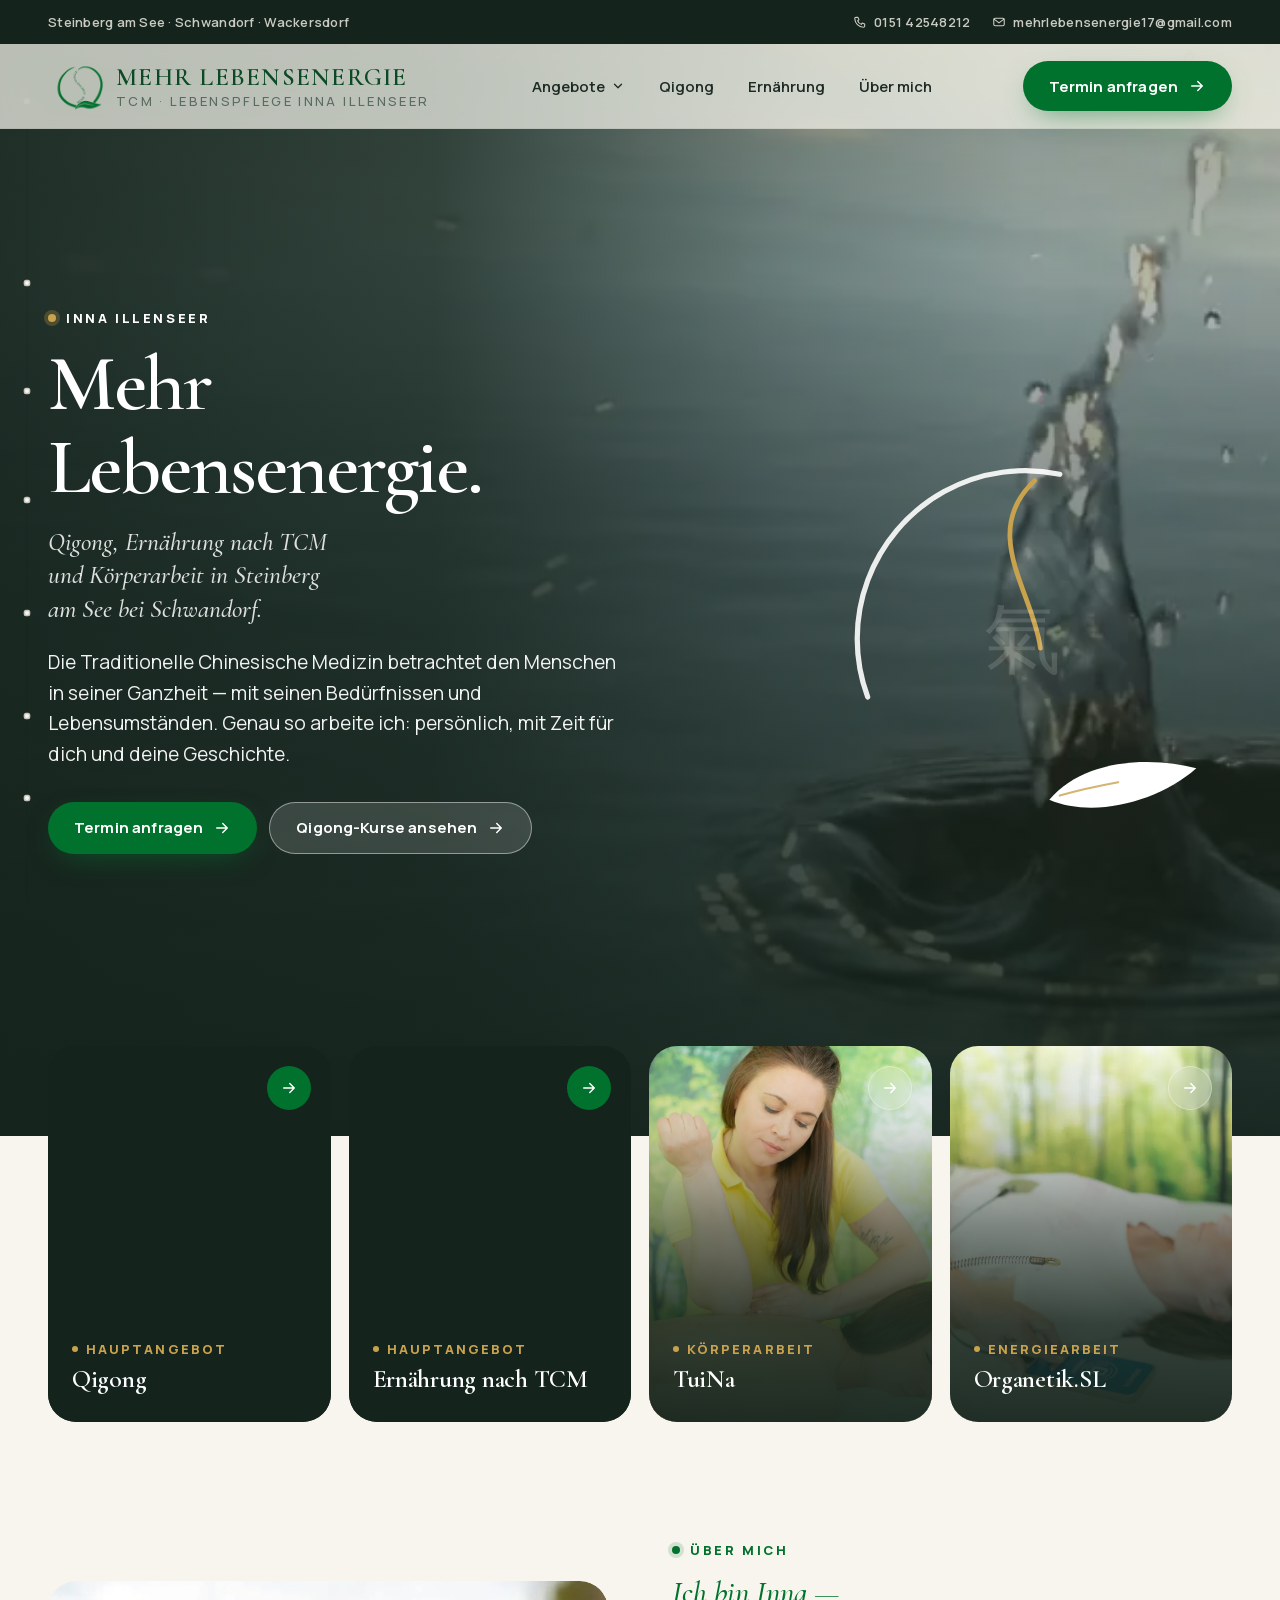
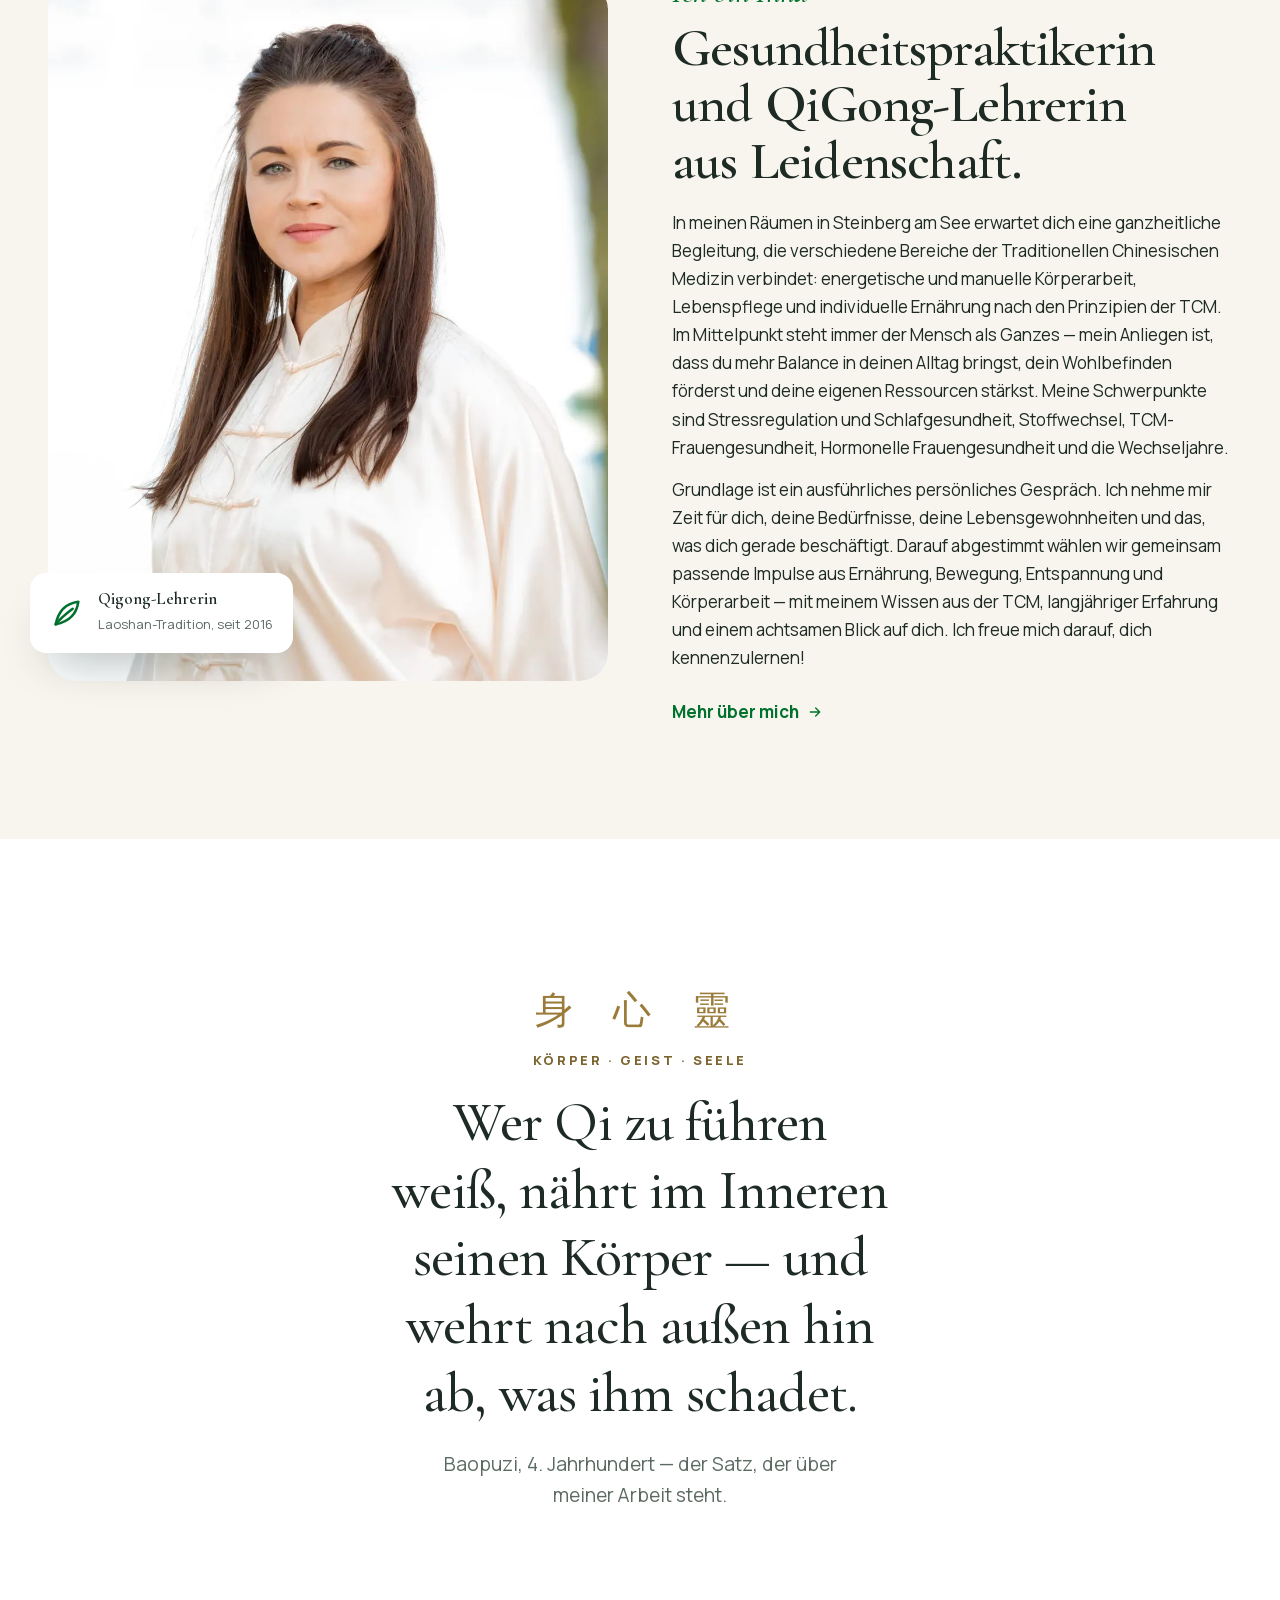
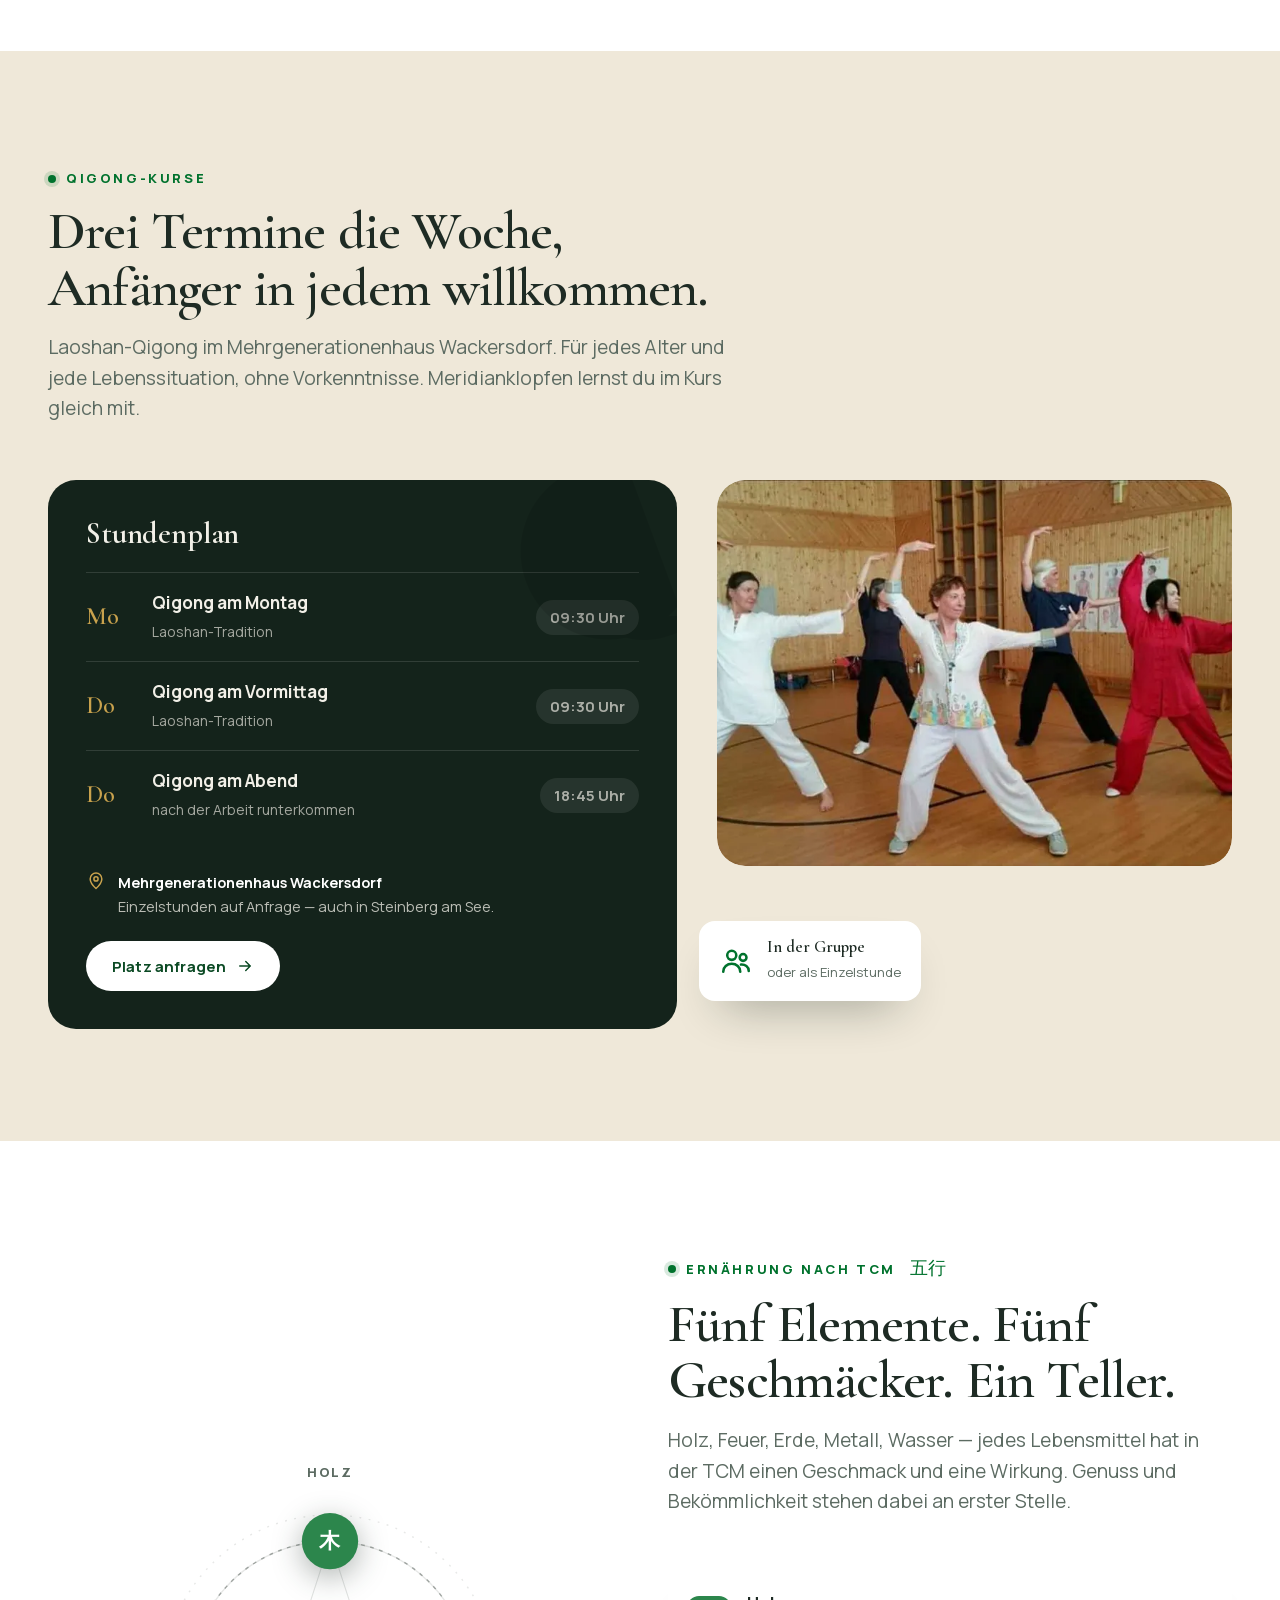
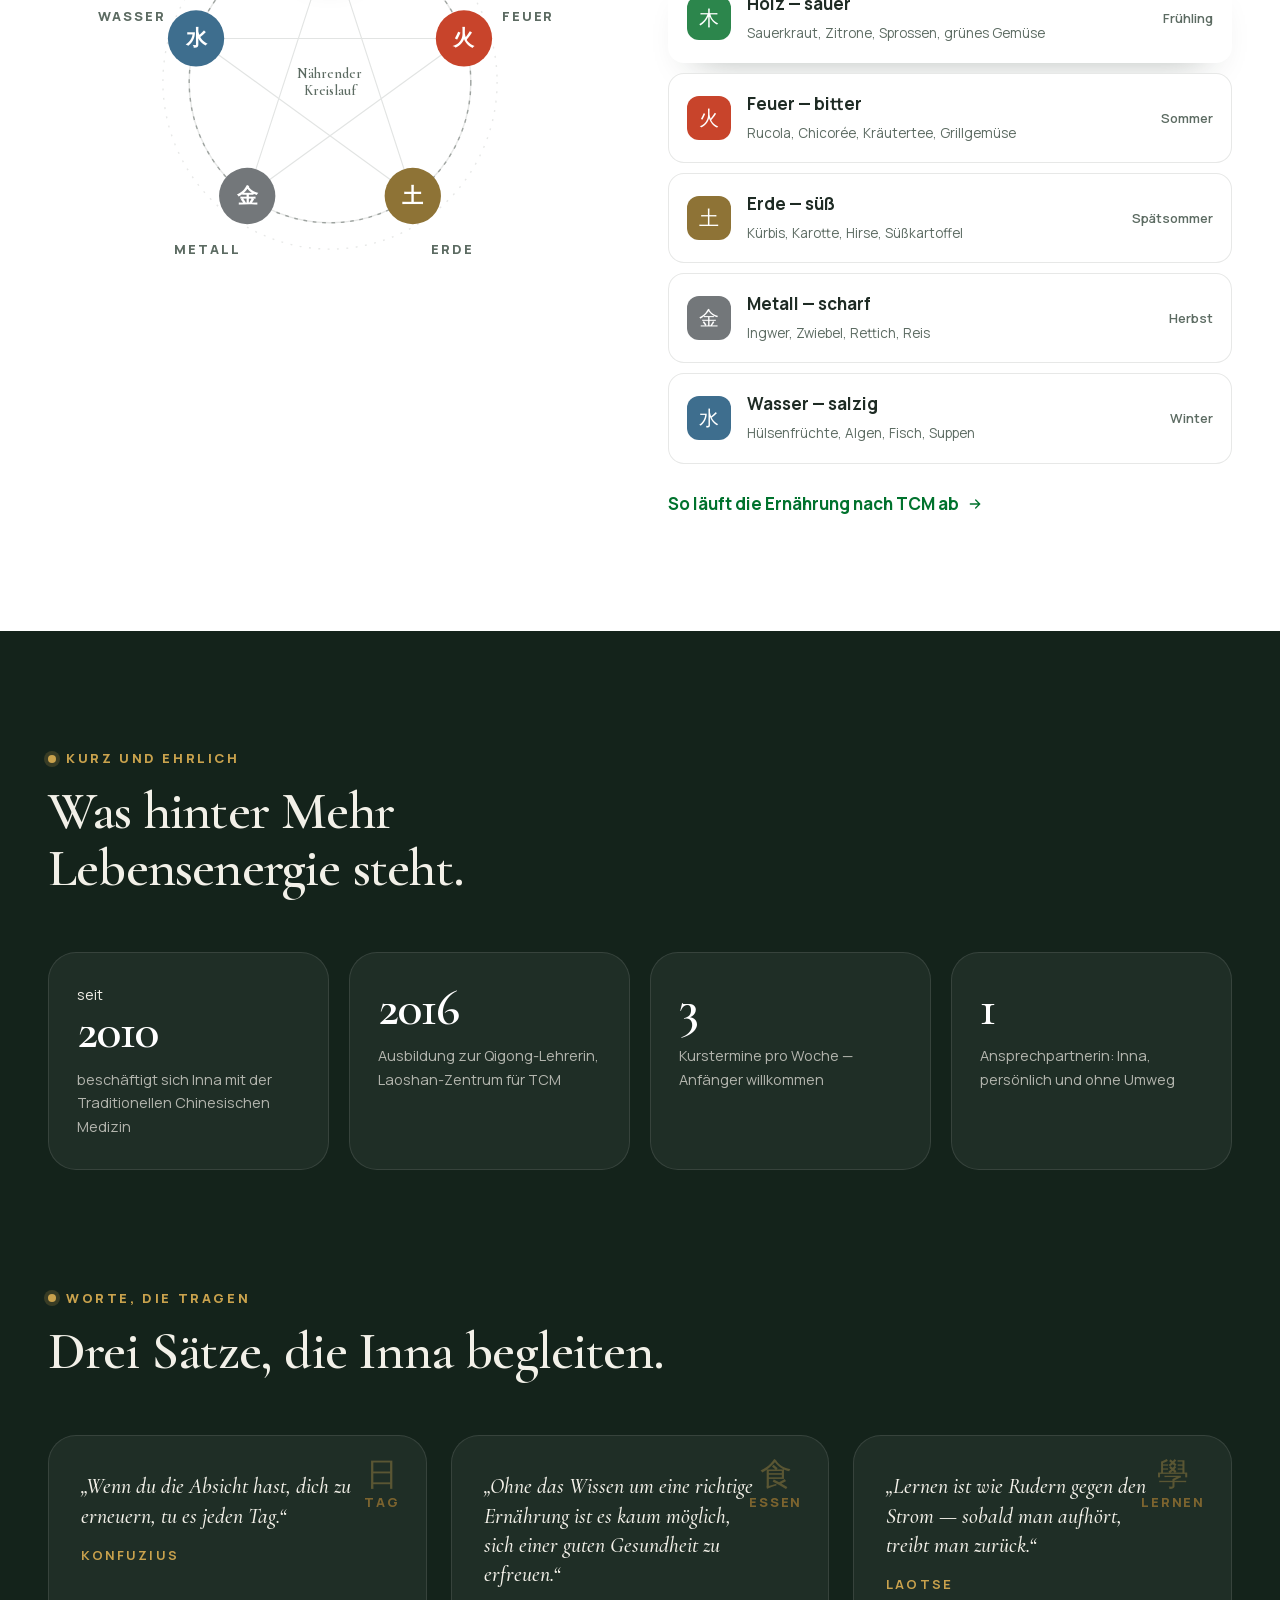
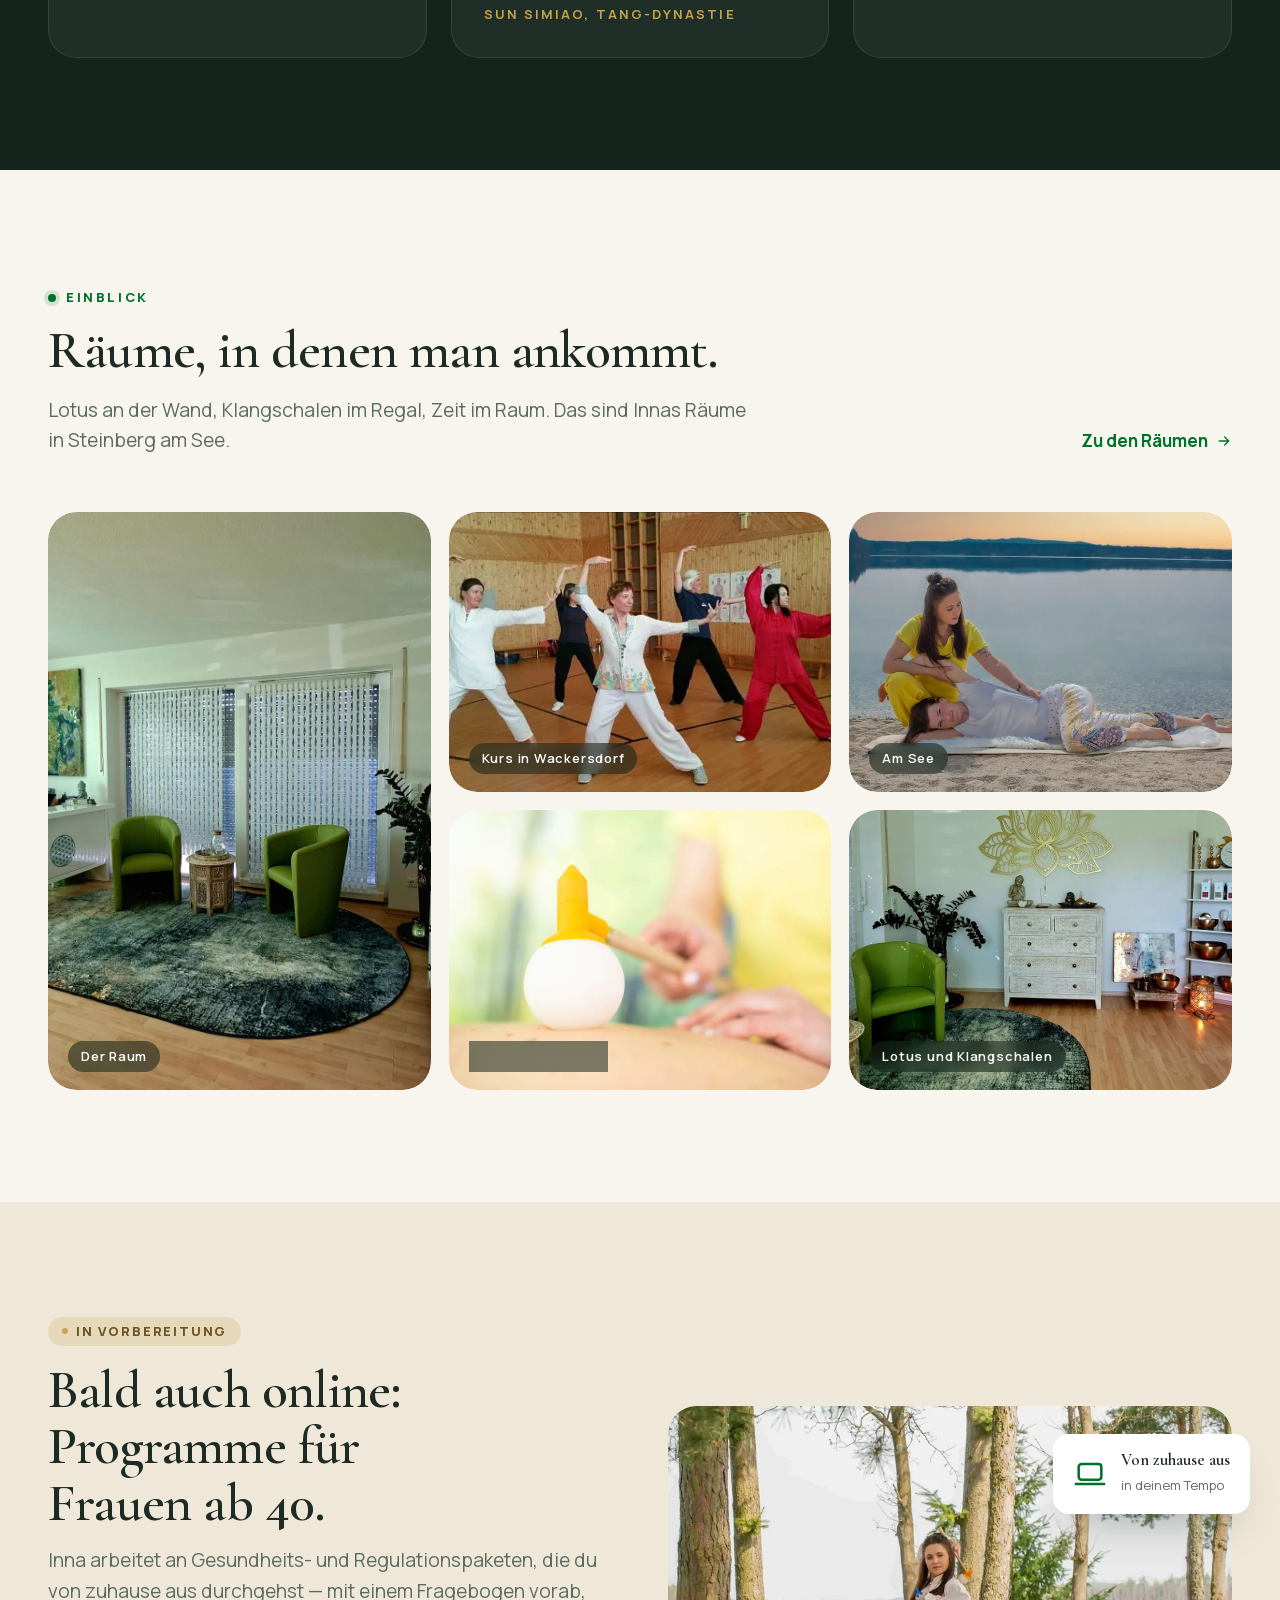
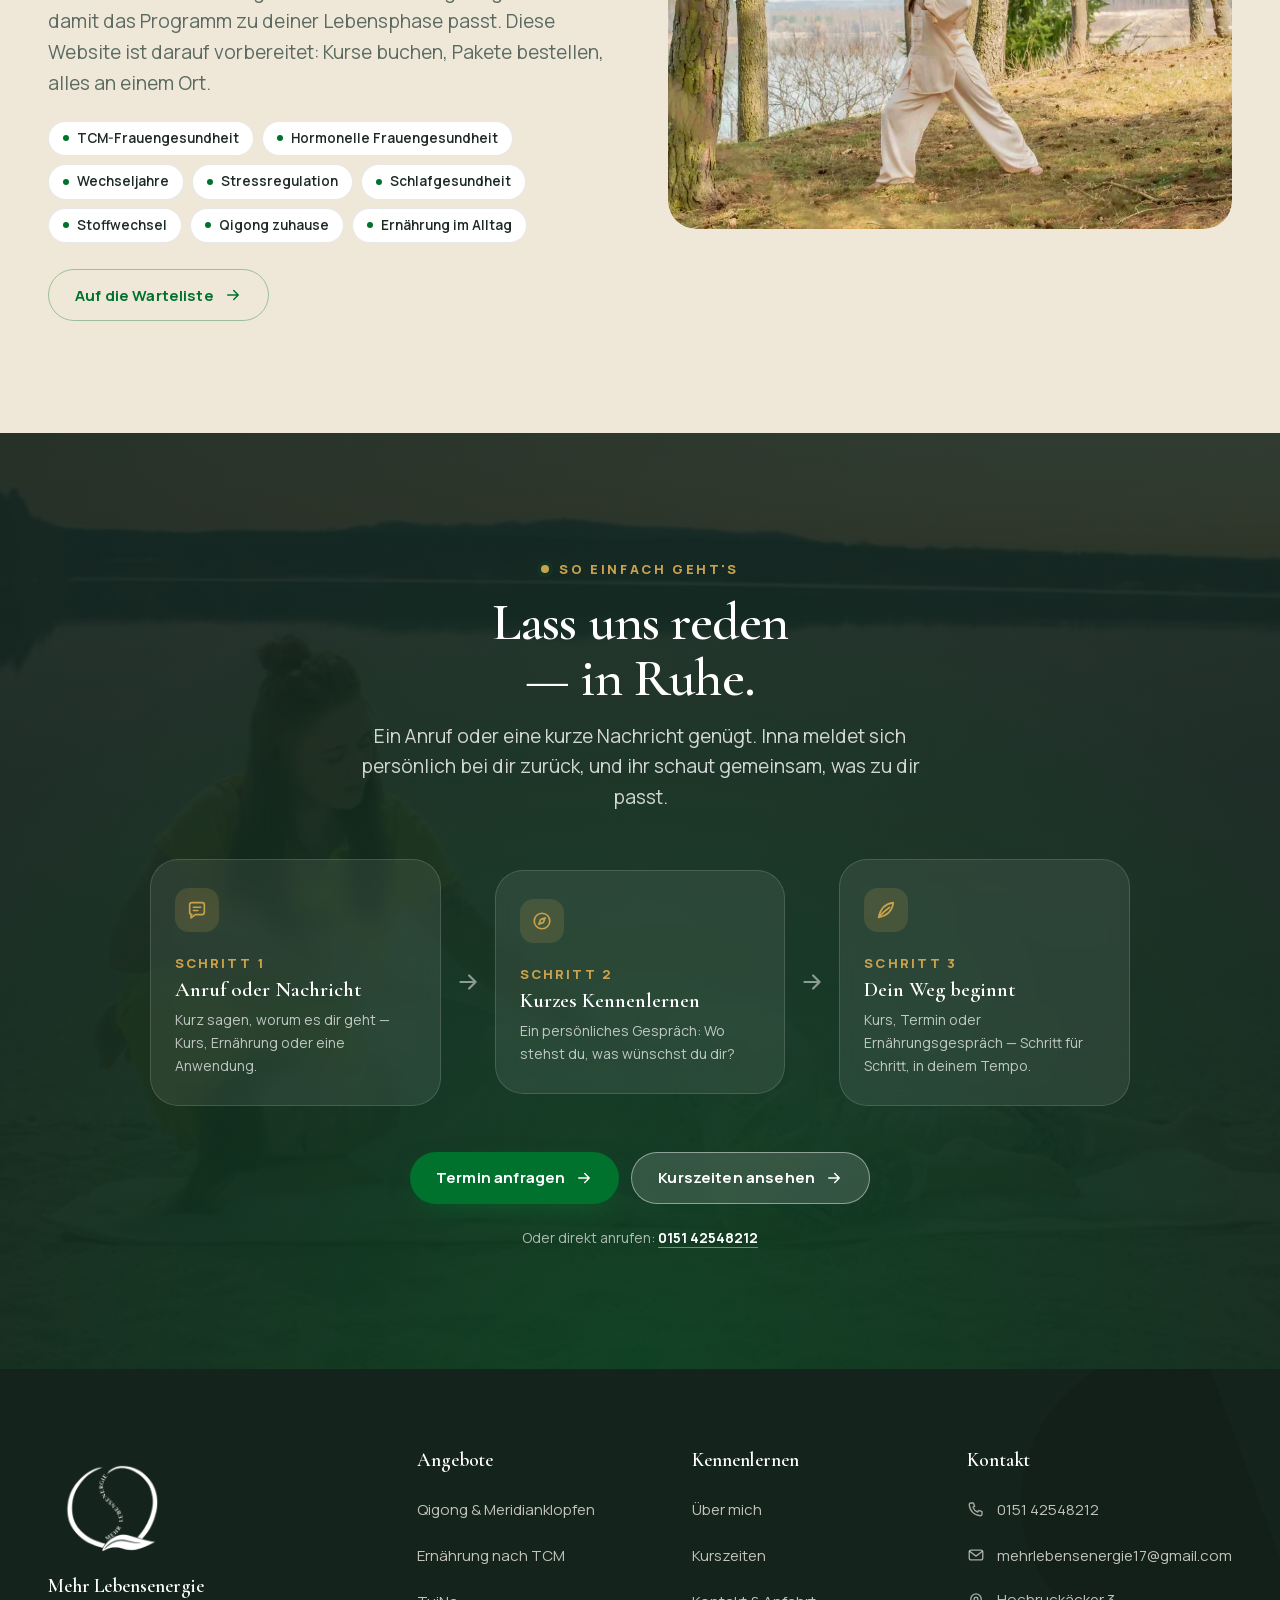
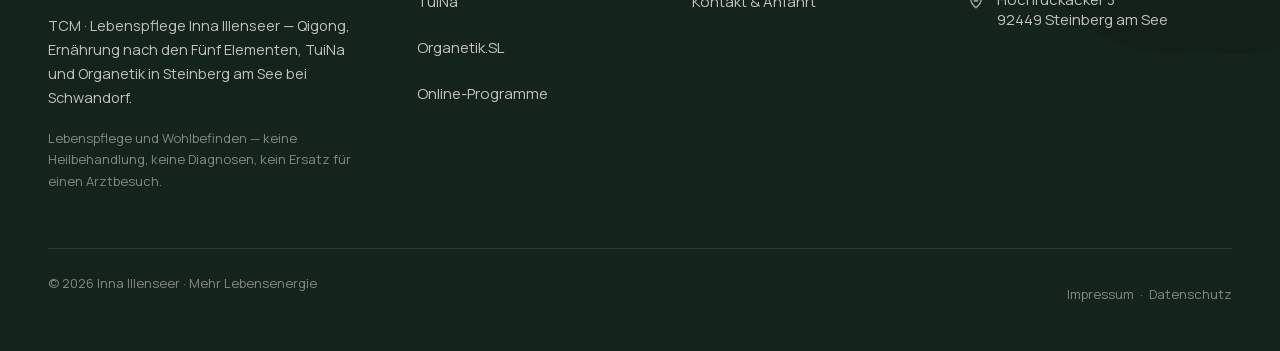
==== commit 07bd229a: "Formulare senden über den Formular-Dienst, Cookie-Hinweis entfernt, Seitenzähler ohne Cookies, Daten" ====
--- a/index.html
+++ b/index.html
@@ -84,13 +84,13 @@
 
 <section id="kurse" data-punkt="Kurse" class="sand">
   <div class="wrap">
-    <div class="kopf"><span class="kicker">Qigong-Kurse</span><h2 class="worte">Drei Termine die Woche, Anfänger sind in jedem Kurs willkommen.</h2><p class=lead>Laoshan-Qigong im Mehrgenerationenhaus Wackersdorf. Für jedes Alter und jede Lebenssituation, ohne Vorkenntnisse. Meridianklopfen lernst du im Kurs gleich mit.</p></div>
+    <div class="kopf"><span class="kicker">Qigong-Kurse</span><h2 class="worte">Drei Termine die Woche, Anfänger in jedem willkommen.</h2><p class=lead>Laoshan-Qigong im Mehrgenerationenhaus Wackersdorf. Für jedes Alter und jede Lebenssituation, ohne Vorkenntnisse. Meridianklopfen lernst du im Kurs gleich mit.</p></div>
     <div class="stundenplan">
       <div class="plan rev">
         <div class="qi-deko"><svg viewBox="0 0 400 400" aria-hidden="true" class=""><path class="kreis" pathLength="1" d="M236 46 A160 160 0 1 0 330 300"/><path class="qi" pathLength="1" d="M212 52 C140 120 262 200 200 268 C176 296 190 336 236 352"/><path class="blatt" d="M226 356 C258 318 320 314 366 326 C330 358 268 374 226 356 z"/><path class="qi" pathLength="1" d="M236 352 C270 342 310 336 348 330" style="stroke-width:2;opacity:.8"/></svg></div>
         <h3>Stundenplan</h3>
         <div>
-          <div class="termin"><span class="tag">Mo</span><div><b>Qigong am Vormittag</b><span>Laoshan-Tradition</span></div><span class="zeit">09:30 Uhr</span></div>
+          <div class="termin"><span class="tag">Mo</span><div><b>Qigong am Montag</b><span>Laoshan-Tradition</span></div><span class="zeit">09:30 Uhr</span></div>
           <div class="termin"><span class="tag">Do</span><div><b>Qigong am Vormittag</b><span>Laoshan-Tradition</span></div><span class="zeit">09:30 Uhr</span></div>
           <div class="termin"><span class="tag">Do</span><div><b>Qigong am Abend</b><span>nach der Arbeit runterkommen</span></div><span class="zeit">18:45 Uhr</span></div>
         </div>
@@ -122,7 +122,7 @@
 <section class="tinte" id="zahlen" data-punkt="Zahlen">
   <div class="wrap">
     <div class="kopf"><span class="kicker">Kurz und ehrlich</span><h2 class="worte">Was hinter Mehr Lebensenergie steht.</h2></div>
-    <div class="zahlen"><div class="zahl-k rev v1"><small style=display:block;font:800 13px/1 var(--sans);letter-spacing:.16em;text-transform:uppercase;color:var(--erde);margin-bottom:8px>seit</small><div class="zahl" data-zahl="2010" data-nach="">2010</div><span>beschäftigt sich Inna mit der Traditionellen Chinesischen Medizin</span></div><div class="zahl-k rev v2"><div class="zahl" data-zahl="2016" data-nach="">2016</div><span>Ausbildung zur Qigong-Lehrerin, Laoshan-Zentrum für TCM</span></div><div class="zahl-k rev v3"><div class="zahl" data-zahl="3" data-nach="">3</div><span>Kurstermine pro Woche, alle auch für Anfänger</span></div><div class="zahl-k rev v4"><div class="zahl" data-zahl="1" data-nach="">1</div><span>Ansprechpartnerin: Inna, persönlich und ohne Umweg</span></div></div>
+    <div class="zahlen"><div class="zahl-k rev v1"><small style=display:block;font:800 13px/1 var(--sans);letter-spacing:.16em;text-transform:uppercase;color:var(--erde);margin-bottom:8px>seit</small><div class="zahl" data-zahl="2010" data-nach="">2010</div><span>beschäftigt sich Inna mit der Traditionellen Chinesischen Medizin</span></div><div class="zahl-k rev v2"><div class="zahl" data-zahl="2016" data-nach="">2016</div><span>Ausbildung zur Qigong-Lehrerin, Laoshan-Zentrum für TCM</span></div><div class="zahl-k rev v3"><div class="zahl" data-zahl="3" data-nach="">3</div><span>Kurstermine pro Woche — Anfänger willkommen</span></div><div class="zahl-k rev v4"><div class="zahl" data-zahl="1" data-nach="">1</div><span>Ansprechpartnerin: Inna, persönlich und ohne Umweg</span></div></div>
   </div>
 </section>
 
@@ -135,7 +135,7 @@
 
 <section id="raeume" data-punkt="Räume">
   <div class="wrap">
-    <div class="kopf-zeile"><div class="kopf"><span class="kicker">Einblick</span><h2 class="worte">Räume, in denen man ankommt.</h2><p class=lead>Lotus an der Wand, Klangschalen im Regal, Zeit im Raum. Hier arbeitet Inna in Steinberg am See.</p></div><a class="text-link" href="ueber-mich.html#raeume">Zu den Räumen<svg viewBox="0 0 24 24" aria-hidden="true" class=""><path d="M5 12h14M13 6l6 6-6 6"/></svg></a></div>
+    <div class="kopf-zeile"><div class="kopf"><span class="kicker">Einblick</span><h2 class="worte">Räume, in denen man ankommt.</h2><p class=lead>Lotus an der Wand, Klangschalen im Regal, Zeit im Raum. Das sind Innas Räume in Steinberg am See.</p></div><a class="text-link" href="ueber-mich.html#raeume">Zu den Räumen<svg viewBox="0 0 24 24" aria-hidden="true" class=""><path d="M5 12h14M13 6l6 6-6 6"/></svg></a></div>
     <div class="galerie"><figure class="rev v1" style="grid-row:span 2"><div class="foto tusche" style="height:100%"><img decoding="async" srcset="assets/opt/img-praxisraum-sessel-steinberg-640.webp 640w, assets/opt/img-praxisraum-sessel-steinberg-960.webp 960w, assets/opt/img-praxisraum-sessel-steinberg-1400.webp 1400w" sizes="(max-width: 760px) 100vw, 70vw" src="assets/opt/img-praxisraum-sessel-steinberg-1400.webp" alt="Raum mit zwei grünen Sesseln und Teetisch — Mehr Lebensenergie, Steinberg am See" loading="lazy"></div><figcaption>Der Raum</figcaption></figure><figure class="rev v2"><div class="foto tusche" style="height:100%"><img decoding="async" srcset="assets/opt/img-kurs-halle-640.webp 640w, assets/opt/img-kurs-halle-960.webp 960w, assets/opt/img-kurs-halle-1080.webp 1080w" sizes="(max-width: 760px) 100vw, 70vw" src="assets/opt/img-kurs-halle-1080.webp" alt="Qigong-Kurs in der Halle — Mehr Lebensenergie, Wackersdorf" loading="lazy"></div><figcaption>Kurs in Wackersdorf</figcaption></figure><figure class="rev v3"><div class="foto tusche" style="height:100%"><img decoding="async" srcset="assets/opt/img-see-640.webp 640w, assets/opt/img-see-960.webp 960w, assets/opt/img-see-1400.webp 1400w" sizes="(max-width: 760px) 100vw, 70vw" src="assets/opt/img-see-1400.webp" alt="Inna Illenseer mit Kundin am See — Mehr Lebensenergie" loading="lazy"></div><figcaption>Am See</figcaption></figure><figure class="rev v1"><div class="foto tusche" style="height:100%"><img decoding="async" srcset="assets/opt/img-klopfen-640.webp 640w, assets/opt/img-klopfen-960.webp 960w, assets/opt/img-klopfen-1400.webp 1400w" sizes="(max-width: 760px) 100vw, 70vw" src="assets/opt/img-klopfen-1400.webp" alt="Meridianklopfen mit dem Meridianballklopfer — Mehr Lebensenergie" loading="lazy"></div><figcaption>Meridianklopfen</figcaption></figure><figure class="rev v2"><div class="foto tusche" style="height:100%"><img decoding="async" srcset="assets/opt/img-praxisraum-lotus-steinberg-640.webp 640w, assets/opt/img-praxisraum-lotus-steinberg-960.webp 960w, assets/opt/img-praxisraum-lotus-steinberg-1220.webp 1220w" sizes="(max-width: 760px) 100vw, 70vw" src="assets/opt/img-praxisraum-lotus-steinberg-1220.webp" alt="Raum mit Lotus an der Wand und Klangschalen — Mehr Lebensenergie, Steinberg am See" loading="lazy"></div><figcaption>Lotus und Klangschalen</figcaption></figure></div>
   </div>
 </section>
@@ -178,7 +178,6 @@
     <div class="fuss-unten"><span>© 2026 Inna Illenseer · Mehr Lebensenergie</span><span><a href="impressum.html">Impressum</a> &nbsp;·&nbsp; <a href="datenschutz.html">Datenschutz</a></span></div>
   </div>
 </footer>
-<div class="cookie" hidden><b>Nur technisch notwendige Cookies.</b><span>Diese Seite misst nichts und trackt niemanden. Details in der <a href="datenschutz.html">Datenschutzerklärung</a>.</span><button class="btn btn-gruen" type="button"><span>Alles klar</span></button></div>
 <script src="main.js"></script>
 </body>
 </html>
--- a/styles.css
+++ b/styles.css
@@ -433,6 +433,8 @@
 .formular fieldset.feld legend{padding:0;font:700 13px/1 var(--sans);letter-spacing:.06em;text-transform:uppercase;color:var(--grau);margin-bottom:8px}
 /* Pflichtfeld nicht ausgefüllt: sichtbar an Rahmen UND Meldung, nie nur an Farbe */
 .feld input.fehlt,.feld textarea.fehlt{border-color:#A8321F;box-shadow:0 0 0 4px rgba(168,50,31,.12)}
+.formular .hp{position:absolute;left:-9999px;width:1px;height:1px;overflow:hidden}
+.form-meldung a{color:inherit;text-decoration:underline;font-weight:800}
 .form-meldung{font-size:13.5px;line-height:1.5;margin:0;padding:12px 14px;border-radius:14px;display:flex;gap:10px}
 .form-meldung[hidden]{display:none}
 .form-meldung[data-art="fehler"]{background:rgba(168,50,31,.1);color:#8E2A19;font-weight:600}
@@ -503,18 +505,11 @@
 .textseite .nachweise li::before{content:"";position:absolute;left:0;top:9px;width:6px;height:6px;border-radius:50%;background:var(--erde)}
 .textseite .stand-zeile{margin-top:36px;padding-top:18px;border-top:1px solid var(--linie);font-size:14px;color:var(--grau)}
 
-/* ---------- Cookie */
-/* 🔴 Rechts, nicht links: die Hero-Textspalte liegt auf JEDER Seite links.
-   Bei left:20px verdeckte der Kasten den Fließtext und den CTA-Knopf. */
-.cookie{position:fixed;right:20px;bottom:20px;z-index:80;background:#fff;border-radius:var(--r-s);padding:18px 20px;box-shadow:0 24px 48px -20px rgba(20,35,27,.5);max-width:340px;font-size:13.5px;color:var(--grau);display:grid;gap:12px;border:1px solid var(--linie)}
-.cookie[hidden]{display:none}
 /* Marke „Hauptangebot“ über der H1 der beiden Hauptseiten (Inna, 07.09.2026) */
 .haupt-marke{display:inline-flex;align-items:center;gap:8px;margin-bottom:14px;padding:7px 15px;border-radius:999px;
   background:rgba(255,255,255,.16);border:1px solid rgba(255,255,255,.34);backdrop-filter:blur(8px);-webkit-backdrop-filter:blur(8px);
   font:800 13px/1 var(--sans);letter-spacing:.16em;text-transform:uppercase;color:#fff}
 .haupt-marke::before{content:"";width:7px;height:7px;border-radius:50%;background:var(--erde);box-shadow:0 0 0 4px rgba(201,162,77,.3)}
-.cookie .btn{padding:11px 18px;font-size:13px;justify-self:start;min-height:44px}
-.cookie a{color:var(--gruen);font-weight:700}
 
 /* ---------- Responsiv */
 @media (max-width:1100px){
@@ -561,7 +556,6 @@
   .hero .scroll-hinweis{display:none}
   .info-karte,.formular,.plan{padding:28px 22px}
   .zeitleiste::before{left:71px}.zl{grid-template-columns:56px 32px 1fr}
-  .cookie{left:12px;right:12px;max-width:none}
   .hero h1{font-size:clamp(2.4rem,11vw,3.4rem)}
   .textseite{padding-top:140px}
 }
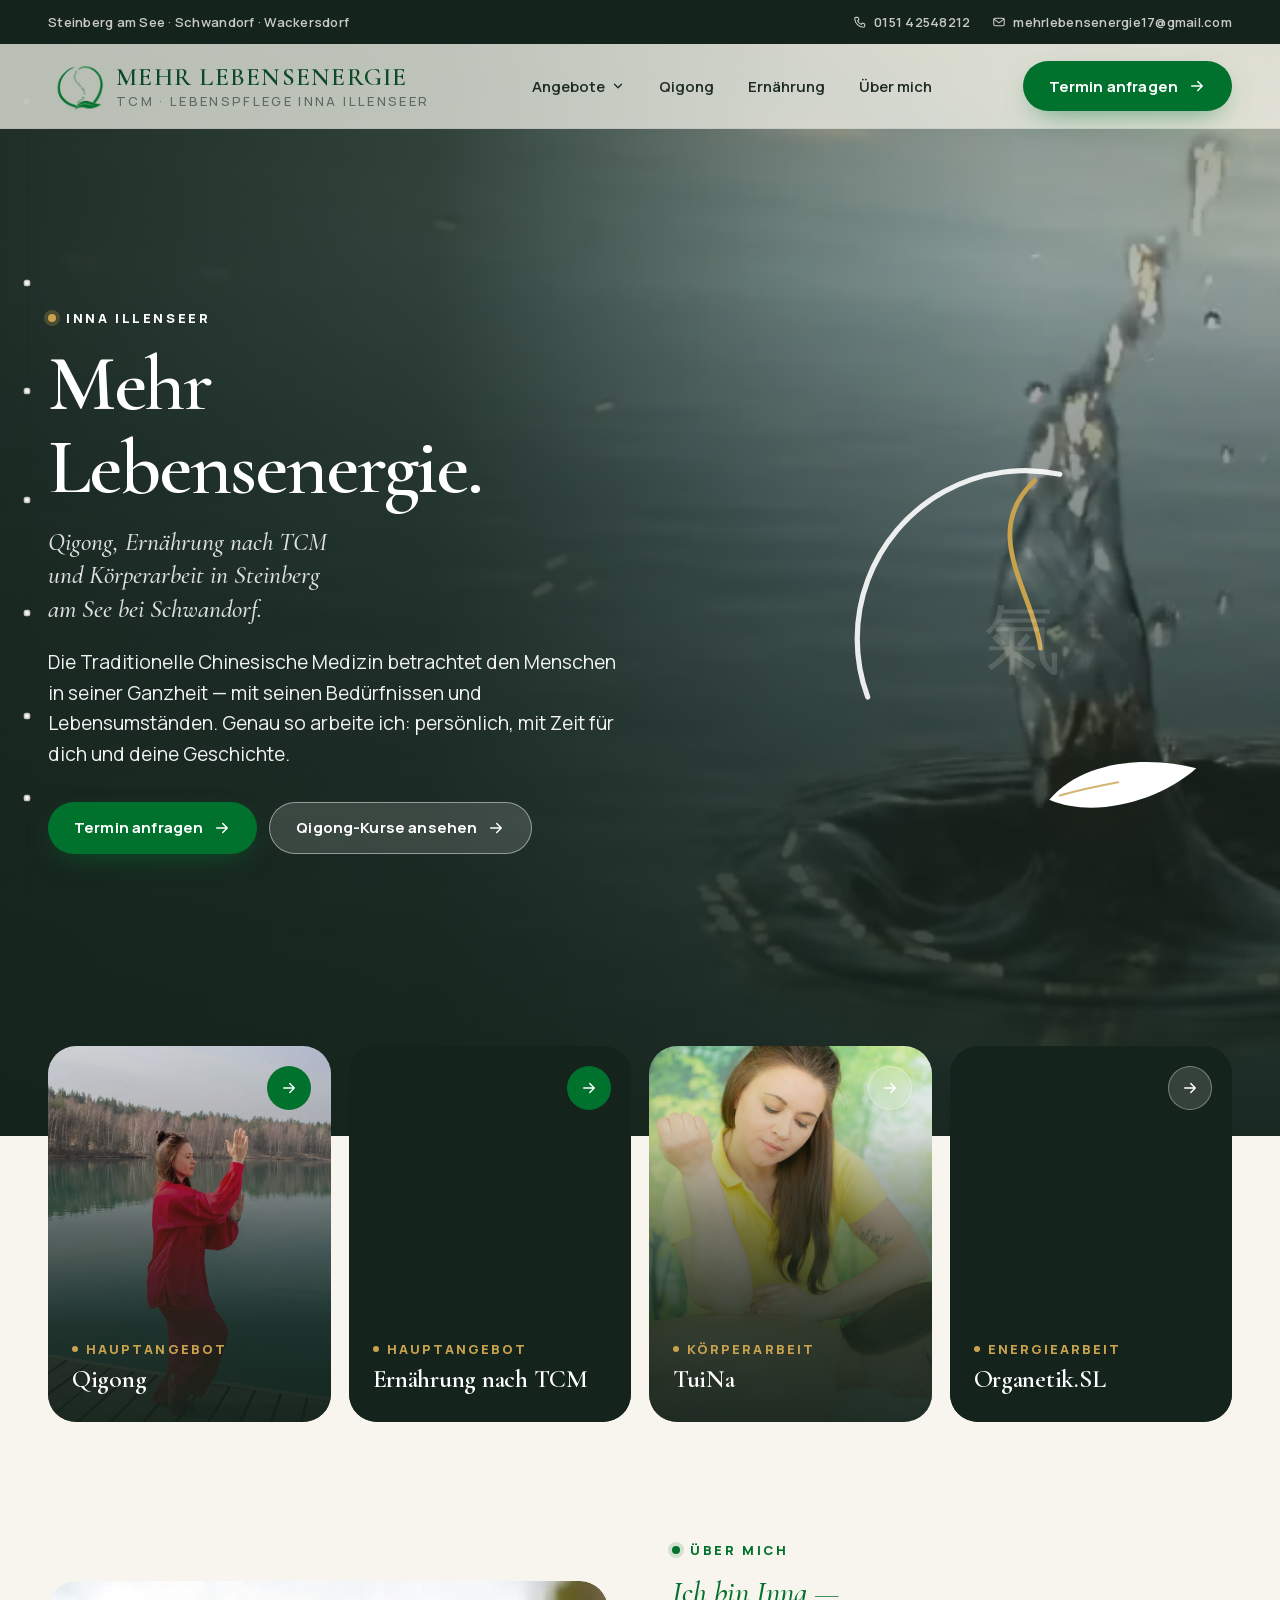
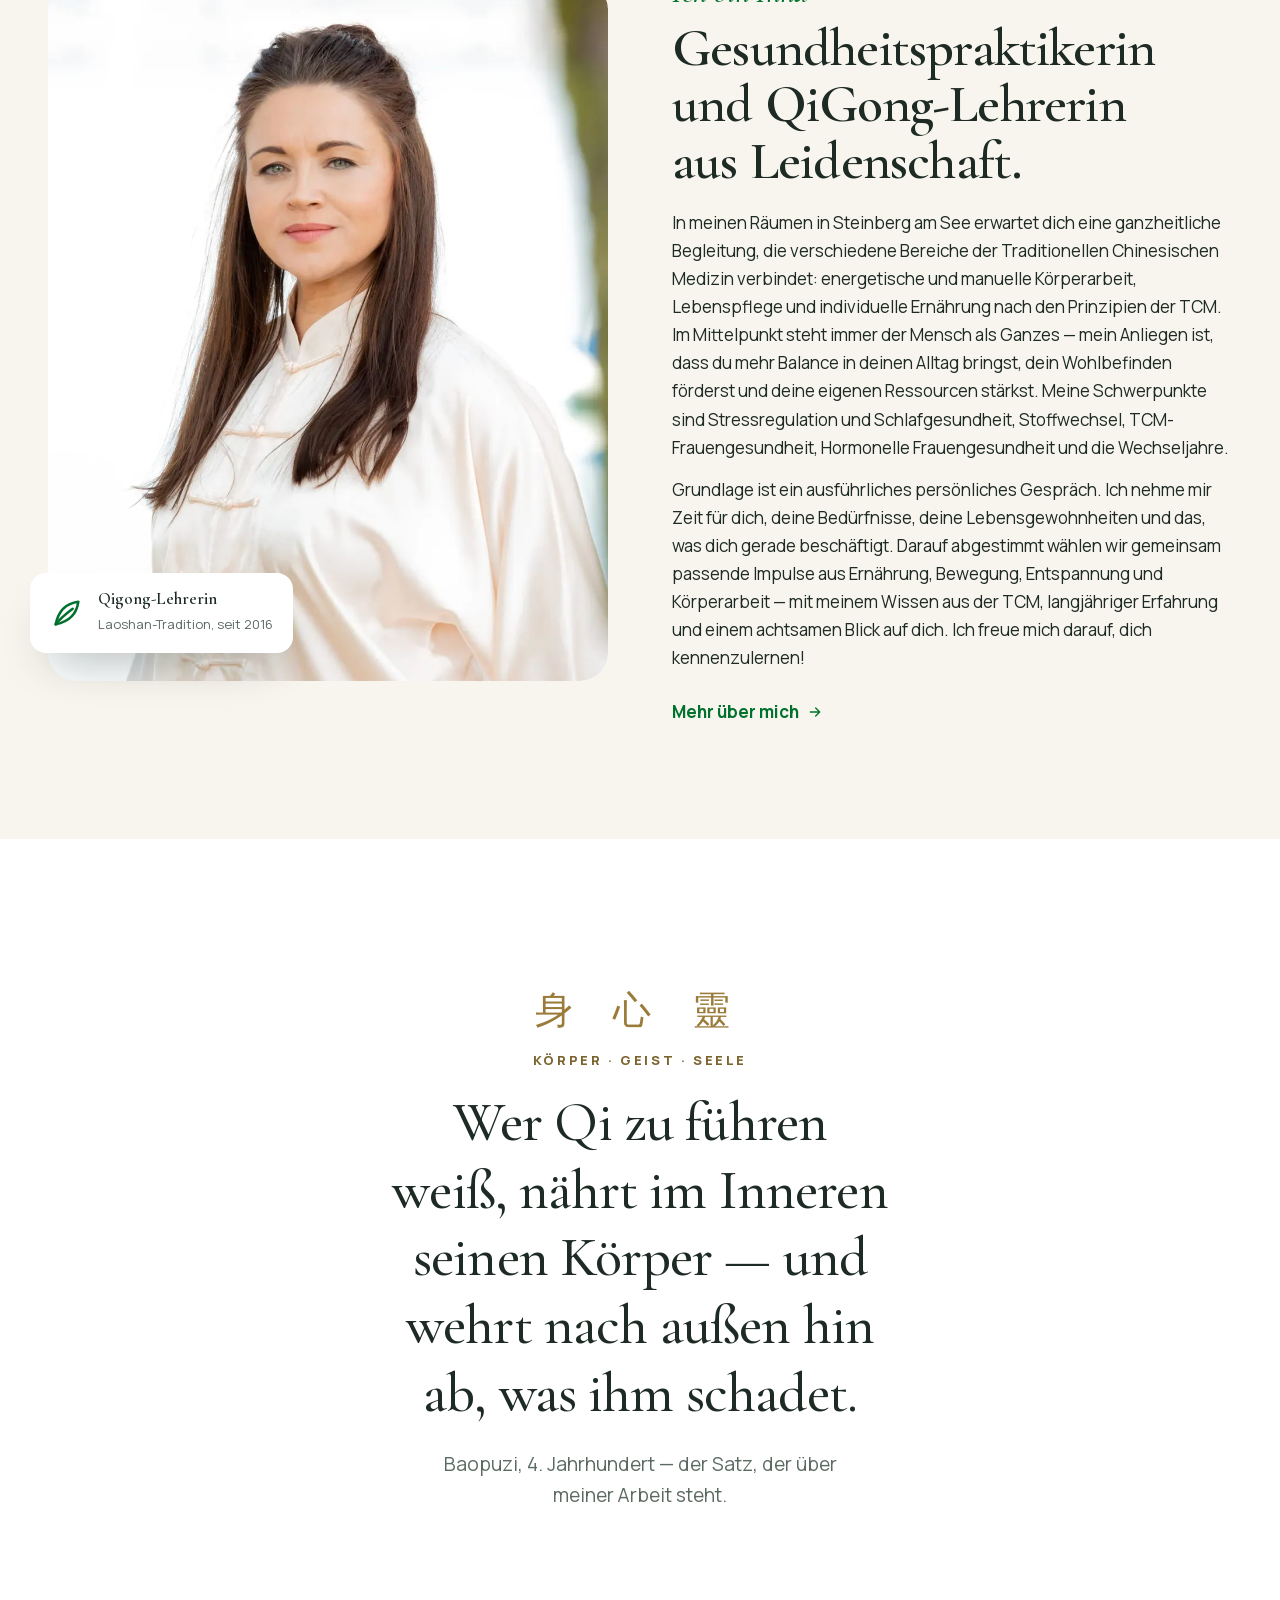
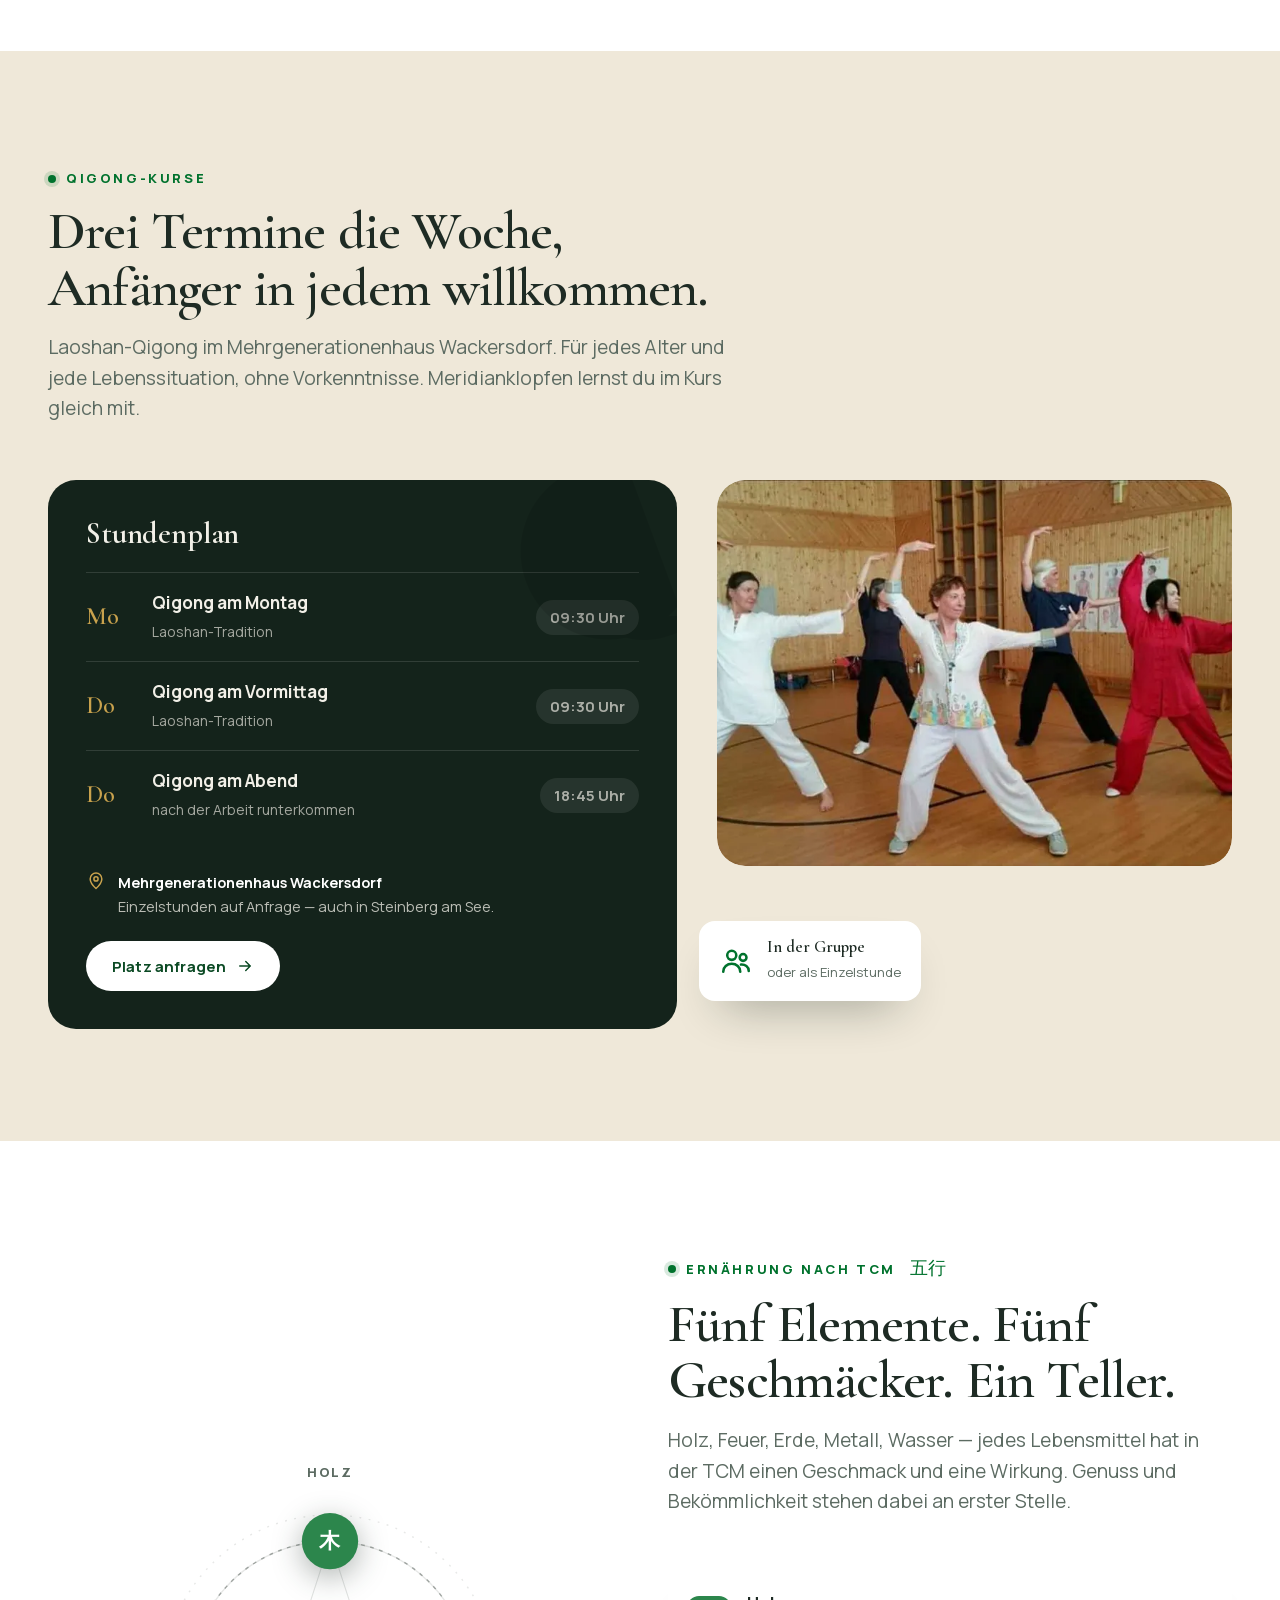
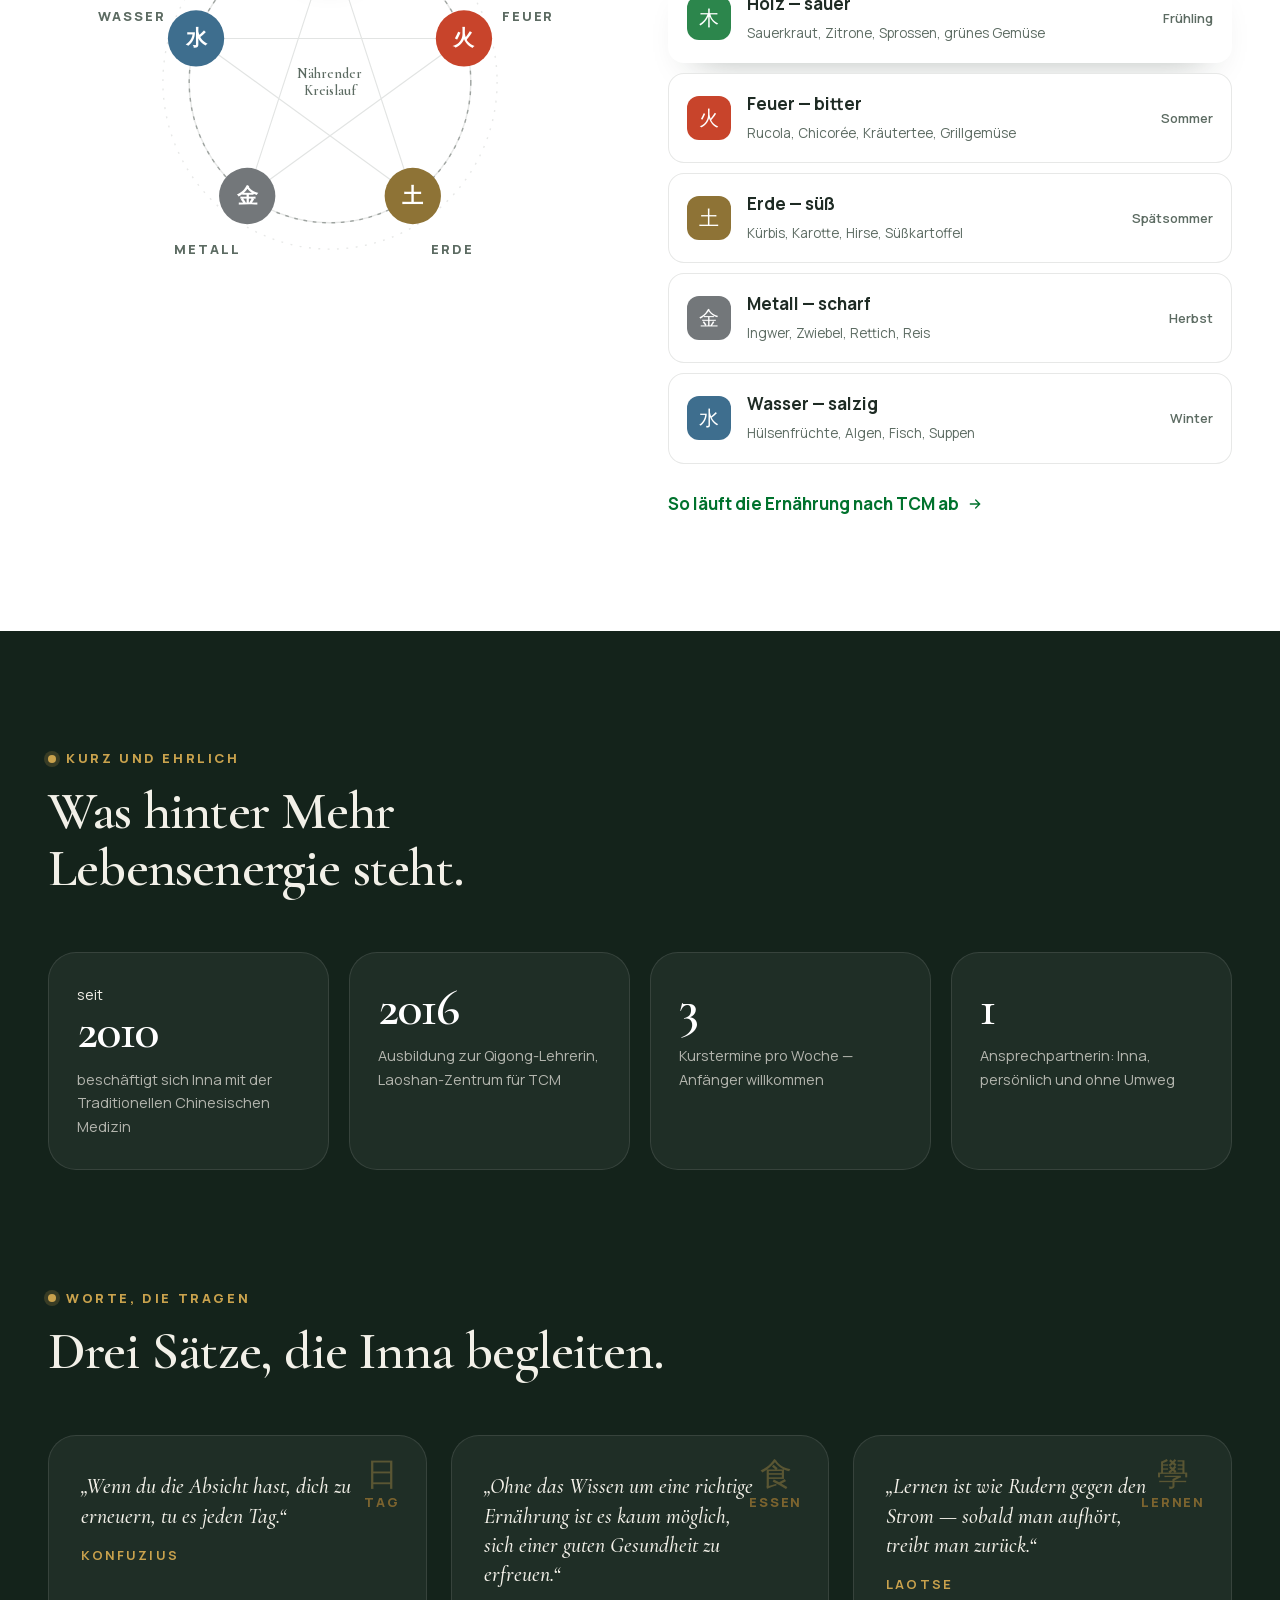
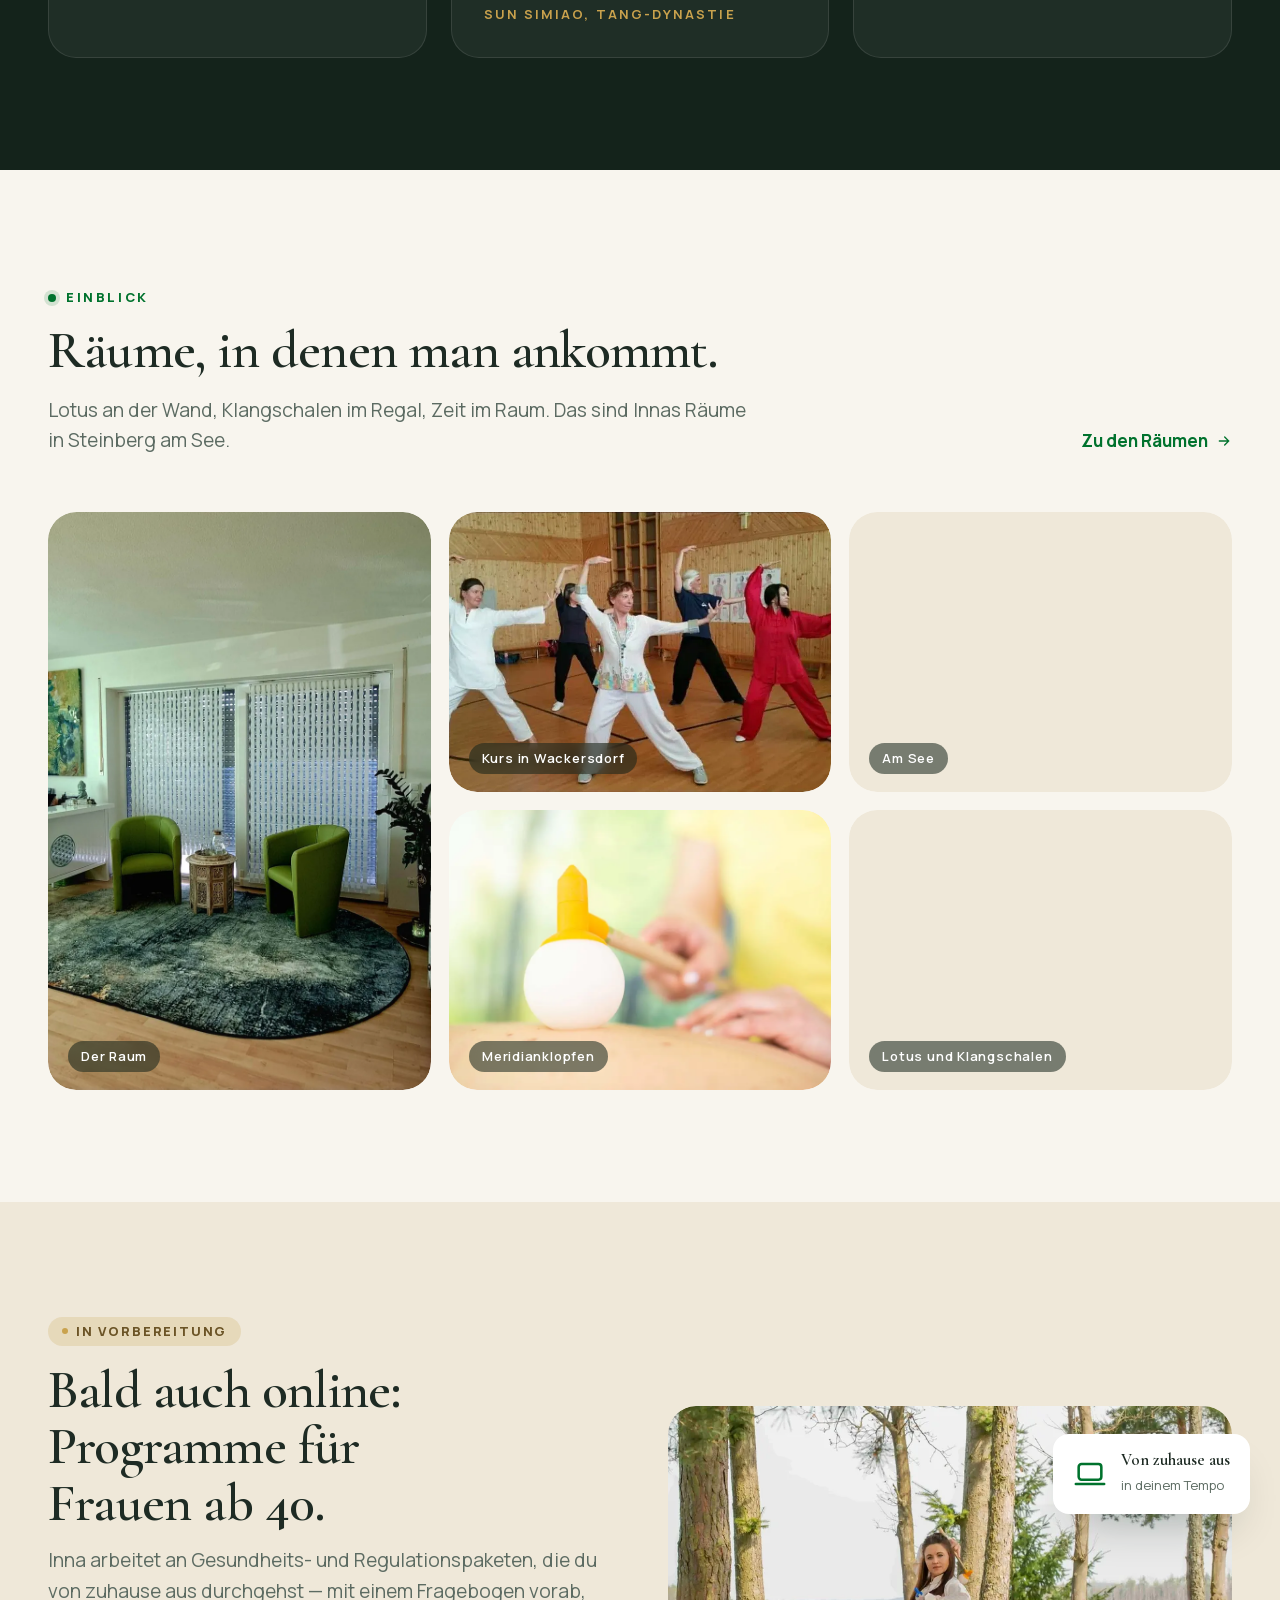
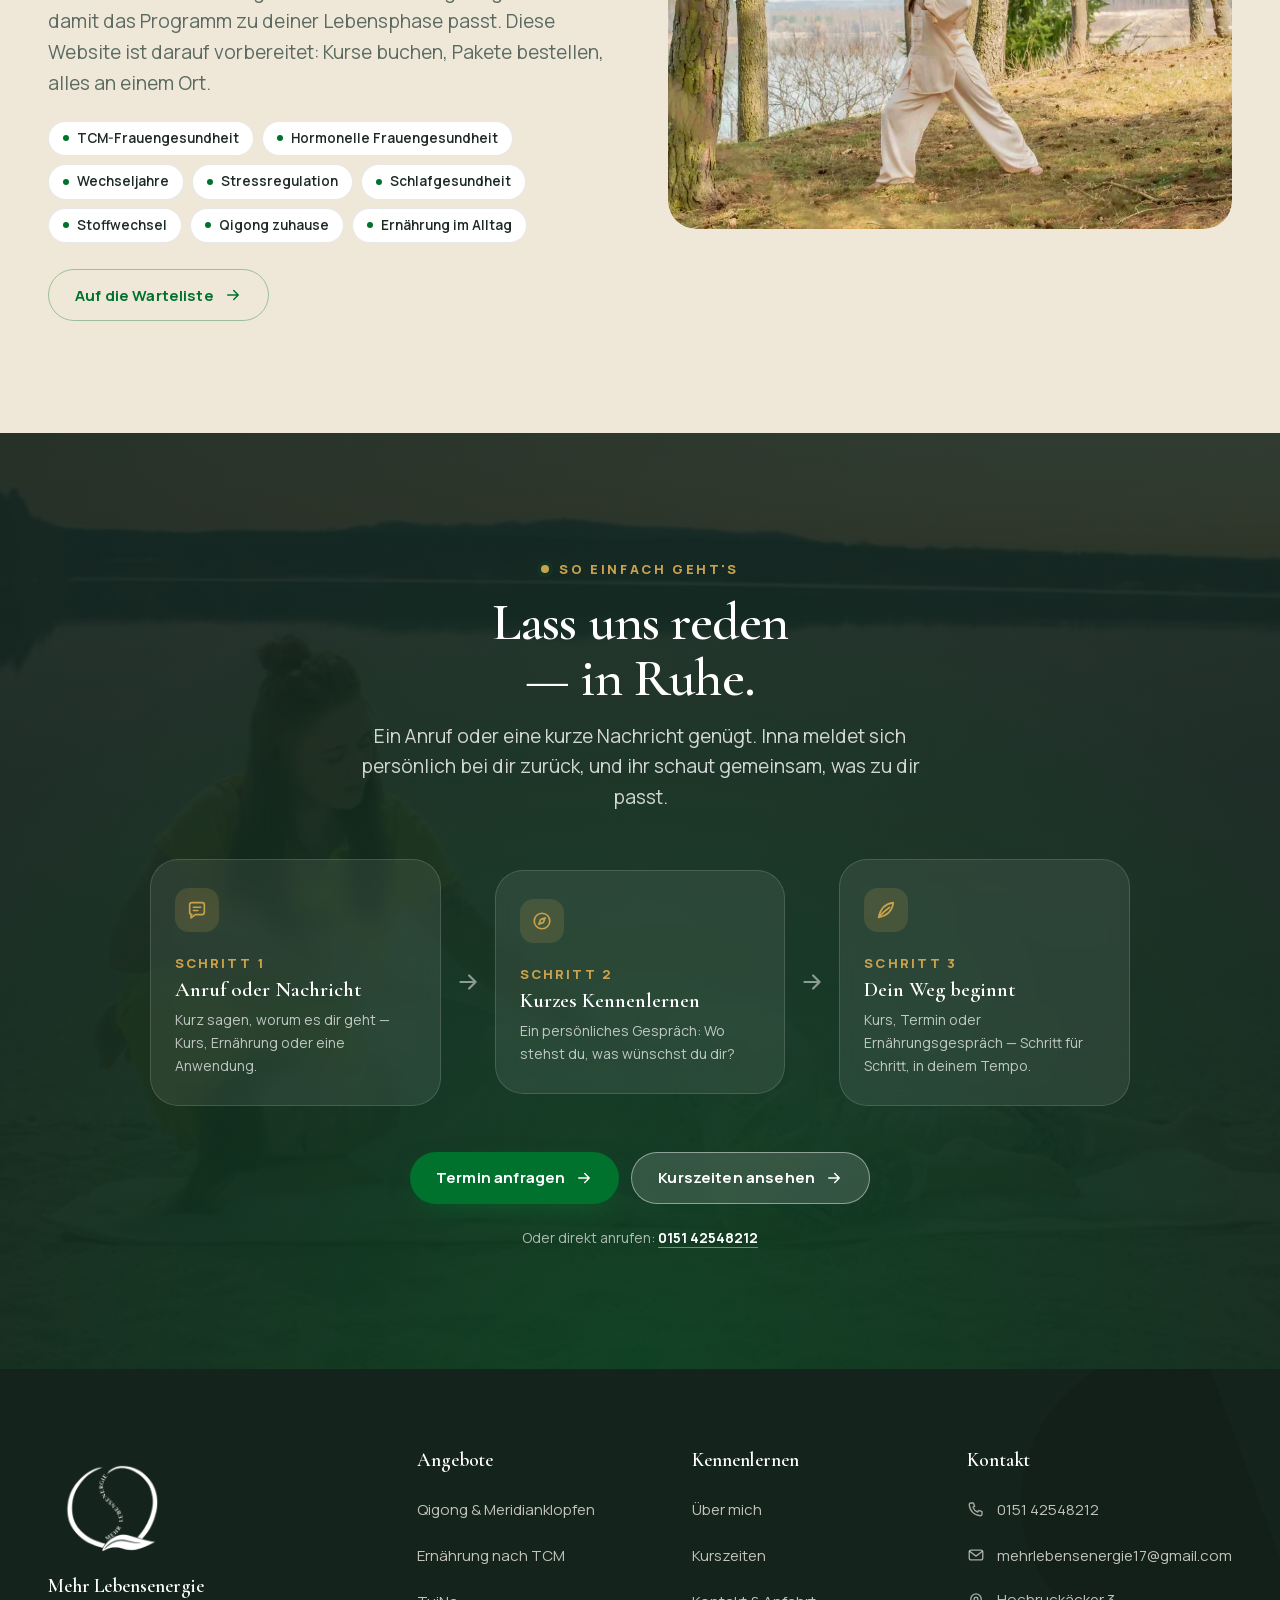
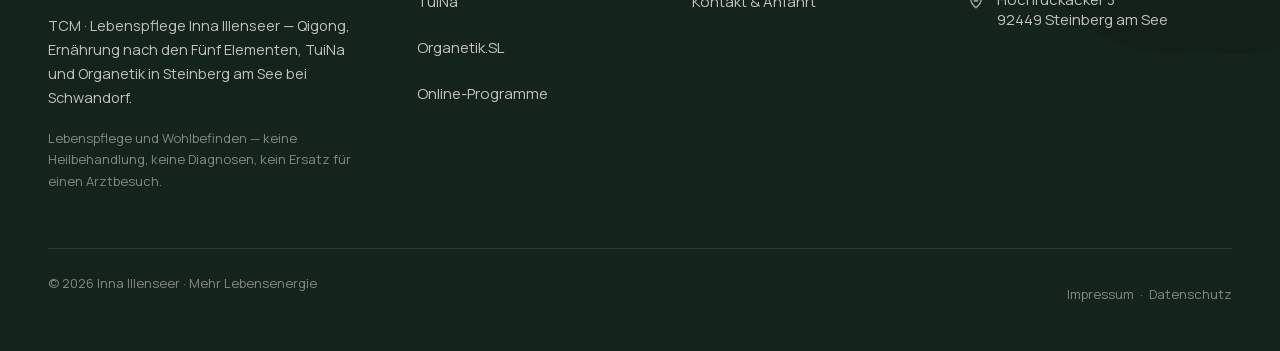
==== commit 5af02c1a: "Kundenwunsch eingebaut (inna-illenseer)" ====
--- a/index.html
+++ b/index.html
@@ -38,13 +38,13 @@
     <div class="rechts"><a href="tel:+4915142548212"><svg viewBox="0 0 24 24" aria-hidden="true" class=""><path d="M5 4h3.5l1.7 4.2-2.2 1.6a10 10 0 0 0 6.2 6.2l1.6-2.2L20 15.5V19a2 2 0 0 1-2.1 2A15.5 15.5 0 0 1 3 6.1 2 2 0 0 1 5 4z"/></svg>0151 42548212</a><a href="mailto:mehrlebensenergie17@gmail.com"><svg viewBox="0 0 24 24" aria-hidden="true" class=""><rect x="3" y="5.5" width="18" height="13" rx="2.5"/><path d="m3.5 7 8.5 6.5L20.5 7"/></svg>mehrlebensenergie17@gmail.com</a></div>
   </div></div>
   <div class="hauptzeile"><div class="wrap">
-    <a class="logo" href="index.html" aria-label="Mehr Lebensenergie — Startseite"><img decoding="async" src="assets/opt/img-logo-480.webp" alt="Logo Mehr Lebensenergie — TCM · Lebenspflege Inna Illenseer, Steinberg am See" width="56" height="56"><b>Mehr Lebens&shy;energie<small>TCM · Lebenspflege <br class="mb">Inna Illenseer</small></b></a>
-    <nav class="haupt" aria-label="Hauptmenü"><ul><li class="hat-menu"><a href="leistungen.html" aria-haspopup="true">Angebote<svg class="pfeil-klein" viewBox="0 0 24 24" width="14" height="14" aria-hidden="true"><path d="M6 9l6 6 6-6"/></svg></a><div class="drop" aria-label="Angebote"><div class="drop-raster"><a class="drop-eintrag" href="qigong.html"><span class="ic"><svg viewBox="0 0 24 24" aria-hidden="true" class=""><path d="M12 4c-3 3-3 6 0 8 3-2 3-5 0-8z"/><path d="M12 12c-4 0-7 2-8 6 4 1 7-1 8-6zM12 12c4 0 7 2 8 6-4 1-7-1-8-6z"/></svg></span><span><b>Qigong &amp; Meridianklopfen</b><small>Kurse in Wackersdorf, Einzelstunden</small></span></a><a class="drop-eintrag" href="ernaehrung.html"><span class="ic"><svg viewBox="0 0 24 24" aria-hidden="true" class=""><path d="M12 8c-3-2-7 0-7 4.5S8 21 10 21c1 0 1.5-.5 2-.5s1 .5 2 .5c2 0 5-4 5-8.5S15 6 12 8z"/><path d="M12 8c0-2 1-3.5 3-4"/></svg></span><span><b>Ernährung nach TCM</b><small>Fünf Elemente auf dem Teller</small></span></a><a class="drop-eintrag" href="tuina.html"><span class="ic"><svg viewBox="0 0 24 24" aria-hidden="true" class=""><path d="M8 12V6.5a1.5 1.5 0 0 1 3 0V11M11 10V5a1.5 1.5 0 0 1 3 0v6M14 10.5V6.5a1.5 1.5 0 0 1 3 0V13M17 12.5a1.5 1.5 0 0 1 3 0V15a6 6 0 0 1-6 6h-2a6 6 0 0 1-6-6v-3a1.5 1.5 0 0 1 3 0"/></svg></span><span><b>TuiNa</b><small>Traditionelle chinesische Körperarbeit</small></span></a><a class="drop-eintrag" href="organetik.html"><span class="ic"><svg viewBox="0 0 24 24" aria-hidden="true" class=""><path d="M3 9c2-2 4-2 6 0s4 2 6 0 4-2 6 0"/><path d="M3 15c2-2 4-2 6 0s4 2 6 0 4-2 6 0"/></svg></span><span><b>Organetik.SL</b><small>Bekleidet, ohne Strom, in Ruhe</small></span></a><a class="drop-eintrag" href="programme.html"><span class="ic"><svg viewBox="0 0 24 24" aria-hidden="true" class=""><rect x="4" y="5" width="16" height="11" rx="2"/><path d="M2 19h20"/></svg></span><span><b>Online-Programme</b><small>In Vorbereitung — Warteliste</small></span></a></div><a class="drop-alle" href="leistungen.html">Alle Angebote im Überblick<svg viewBox="0 0 24 24" aria-hidden="true" class=""><path d="M5 12h14M13 6l6 6-6 6"/></svg></a></div></li><li><a href="qigong.html">Qigong</a></li><li><a href="ernaehrung.html">Ernährung</a></li><li><a href="ueber-mich.html">Über mich</a></li></ul></nav>
-    <div class="header-cta"><a class="btn btn-gruen" href="kontakt.html"><span>Termin anfragen</span><svg viewBox="0 0 24 24" aria-hidden="true" class=""><path d="M5 12h14M13 6l6 6-6 6"/></svg></a><button class="menu-knopf" aria-label="Menü öffnen" aria-expanded="false" aria-controls="menu"><span></span></button></div>
+    <a class="logo" href="./" aria-label="Mehr Lebensenergie — Startseite"><img decoding="async" src="assets/opt/img-logo-480.webp" alt="Logo Mehr Lebensenergie — TCM · Lebenspflege Inna Illenseer, Steinberg am See" width="56" height="56"><b>Mehr Lebens&shy;energie<small>TCM · Lebenspflege <br class="mb">Inna Illenseer</small></b></a>
+    <nav class="haupt" aria-label="Hauptmenü"><ul><li class="hat-menu"><a href="leistungen" aria-haspopup="true">Angebote<svg class="pfeil-klein" viewBox="0 0 24 24" width="14" height="14" aria-hidden="true"><path d="M6 9l6 6 6-6"/></svg></a><div class="drop" aria-label="Angebote"><div class="drop-raster"><a class="drop-eintrag" href="qigong"><span class="ic"><svg viewBox="0 0 24 24" aria-hidden="true" class=""><path d="M12 4c-3 3-3 6 0 8 3-2 3-5 0-8z"/><path d="M12 12c-4 0-7 2-8 6 4 1 7-1 8-6zM12 12c4 0 7 2 8 6-4 1-7-1-8-6z"/></svg></span><span><b>Qigong &amp; Meridianklopfen</b><small>Kurse in Wackersdorf, Einzelstunden</small></span></a><a class="drop-eintrag" href="ernaehrung"><span class="ic"><svg viewBox="0 0 24 24" aria-hidden="true" class=""><path d="M12 8c-3-2-7 0-7 4.5S8 21 10 21c1 0 1.5-.5 2-.5s1 .5 2 .5c2 0 5-4 5-8.5S15 6 12 8z"/><path d="M12 8c0-2 1-3.5 3-4"/></svg></span><span><b>Ernährung nach TCM</b><small>Fünf Elemente auf dem Teller</small></span></a><a class="drop-eintrag" href="tuina"><span class="ic"><svg viewBox="0 0 24 24" aria-hidden="true" class=""><path d="M8 12V6.5a1.5 1.5 0 0 1 3 0V11M11 10V5a1.5 1.5 0 0 1 3 0v6M14 10.5V6.5a1.5 1.5 0 0 1 3 0V13M17 12.5a1.5 1.5 0 0 1 3 0V15a6 6 0 0 1-6 6h-2a6 6 0 0 1-6-6v-3a1.5 1.5 0 0 1 3 0"/></svg></span><span><b>TuiNa</b><small>Traditionelle chinesische Körperarbeit</small></span></a><a class="drop-eintrag" href="organetik"><span class="ic"><svg viewBox="0 0 24 24" aria-hidden="true" class=""><path d="M3 9c2-2 4-2 6 0s4 2 6 0 4-2 6 0"/><path d="M3 15c2-2 4-2 6 0s4 2 6 0 4-2 6 0"/></svg></span><span><b>Organetik.SL</b><small>Bekleidet, ohne Strom, in Ruhe</small></span></a><a class="drop-eintrag" href="programme"><span class="ic"><svg viewBox="0 0 24 24" aria-hidden="true" class=""><rect x="4" y="5" width="16" height="11" rx="2"/><path d="M2 19h20"/></svg></span><span><b>Online-Programme</b><small>In Vorbereitung — Warteliste</small></span></a></div><a class="drop-alle" href="leistungen">Alle Angebote im Überblick<svg viewBox="0 0 24 24" aria-hidden="true" class=""><path d="M5 12h14M13 6l6 6-6 6"/></svg></a></div></li><li><a href="qigong">Qigong</a></li><li><a href="ernaehrung">Ernährung</a></li><li><a href="ueber-mich">Über mich</a></li></ul></nav>
+    <div class="header-cta"><a class="btn btn-gruen" href="kontakt"><span>Termin anfragen</span><svg viewBox="0 0 24 24" aria-hidden="true" class=""><path d="M5 12h14M13 6l6 6-6 6"/></svg></a><button class="menu-knopf" aria-label="Menü öffnen" aria-expanded="false" aria-controls="menu"><span></span></button></div>
   </div></div>
 </header>
 <div class="menu-flaeche" id="menu" hidden>
-  <ul><li><a href="index.html">Start</a></li><li><a href="leistungen.html">Angebote</a></li><li><a href="qigong.html">Qigong</a></li><li><a href="ernaehrung.html">Ernährung</a></li><li><a href="tuina.html">TuiNa</a></li><li><a href="organetik.html">Organetik</a></li><li><a href="programme.html">Online-Programme</a></li><li><a href="ueber-mich.html">Über mich</a></li><li><a href="kontakt.html">Termin anfragen</a></li></ul>
+  <ul><li><a href="./">Start</a></li><li><a href="leistungen">Angebote</a></li><li><a href="qigong">Qigong</a></li><li><a href="ernaehrung">Ernährung</a></li><li><a href="tuina">TuiNa</a></li><li><a href="organetik">Organetik</a></li><li><a href="programme">Online-Programme</a></li><li><a href="ueber-mich">Über mich</a></li><li><a href="kontakt">Termin anfragen</a></li></ul>
   <div class="unten"><a href="tel:+4915142548212">0151 42548212</a><a href="mailto:mehrlebensenergie17@gmail.com">mehrlebensenergie17@gmail.com</a><span>Hochruckäcker 3 · 92449 Steinberg am See</span></div>
   <div class="menu-qi"><svg viewBox="0 0 400 400" aria-hidden="true" class=""><path class="kreis" pathLength="1" d="M236 46 A160 160 0 1 0 330 300"/><path class="qi" pathLength="1" d="M212 52 C140 120 262 200 200 268 C176 296 190 336 236 352"/><path class="blatt" d="M226 356 C258 318 320 314 366 326 C330 358 268 374 226 356 z"/><path class="qi" pathLength="1" d="M236 352 C270 342 310 336 348 330" style="stroke-width:2;opacity:.8"/></svg></div>
 </div>
@@ -56,13 +56,13 @@
       <span class="kicker rev"><span>Inna Illenseer</span></span>
       <h1 class="worte">Mehr Lebens&shy;energie.<span class="h1-ort">Qigong, Ernährung nach TCM und Körperarbeit in Steinberg am See bei Schwandorf.</span></h1>
       <p class="lead rev v2">Die Traditionelle Chinesische Medizin betrachtet den Menschen in seiner Ganzheit — mit seinen Bedürfnissen und Lebensumständen. Genau so arbeite ich: persönlich, mit Zeit für dich und deine Geschichte.</p>
-      <div class="knoepfe rev v3"><a class="btn btn-gruen" href="kontakt.html"><span>Termin anfragen</span><svg viewBox="0 0 24 24" aria-hidden="true" class=""><path d="M5 12h14M13 6l6 6-6 6"/></svg></a><a class="btn btn-hell" href="qigong.html#kurse"><span>Qigong-Kurse ansehen</span><svg viewBox="0 0 24 24" aria-hidden="true" class=""><path d="M5 12h14M13 6l6 6-6 6"/></svg></a></div>
+      <div class="knoepfe rev v3"><a class="btn btn-gruen" href="kontakt"><span>Termin anfragen</span><svg viewBox="0 0 24 24" aria-hidden="true" class=""><path d="M5 12h14M13 6l6 6-6 6"/></svg></a><a class="btn btn-hell" href="qigong#kurse"><span>Qigong-Kurse ansehen</span><svg viewBox="0 0 24 24" aria-hidden="true" class=""><path d="M5 12h14M13 6l6 6-6 6"/></svg></a></div>
     </div>
     <div class="qi-kreis rev v3" aria-hidden="true"><svg viewBox="0 0 400 400" aria-hidden="true" class=""><path class="kreis" pathLength="1" d="M236 46 A160 160 0 1 0 330 300"/><path class="qi" pathLength="1" d="M212 52 C140 120 262 200 200 268 C176 296 190 336 236 352"/><path class="blatt" d="M226 356 C258 318 320 314 366 326 C330 358 268 374 226 356 z"/><path class="qi" pathLength="1" d="M236 352 C270 342 310 336 348 330" style="stroke-width:2;opacity:.8"/></svg><span class="han">氣</span></div>
   </div>
 </section>
 
-<section class="kacheln pt0" aria-label="Angebote im Überblick" style="padding-bottom:0"><div class="wrap"><div class="kachel-raster"><a class="kachel haupt rev v1" href="qigong.html"><img fetchpriority="low" decoding="async" srcset="assets/opt/img-qigong-steg-steinberg-640.webp 640w, assets/opt/img-qigong-steg-steinberg-960.webp 960w, assets/opt/img-qigong-steg-steinberg-1200.webp 1200w" sizes="(max-width: 760px) 100vw, 70vw" src="assets/opt/img-qigong-steg-steinberg-1200.webp" alt="Qigong — Mehr Lebensenergie, Steinberg am See" loading="eager"><span class="pfeil"><svg viewBox="0 0 24 24" aria-hidden="true" class=""><path d="M5 12h14M13 6l6 6-6 6"/></svg></span><span class="text"><small>Hauptangebot</small><b>Qigong</b><span>Kurse in Wackersdorf — plus Meridianklopfen zum Mitnehmen.</span></span></a><a class="kachel haupt rev v2" href="ernaehrung.html"><img fetchpriority="low" decoding="async" srcset="assets/opt/img-ernaehrung-640.webp 640w, assets/opt/img-ernaehrung-960.webp 960w, assets/opt/img-ernaehrung-1400.webp 1400w" sizes="(max-width: 760px) 100vw, 70vw" src="assets/opt/img-ernaehrung-1400.webp" alt="Ernährung nach TCM — Mehr Lebensenergie, Steinberg am See" loading="eager"><span class="pfeil"><svg viewBox="0 0 24 24" aria-hidden="true" class=""><path d="M5 12h14M13 6l6 6-6 6"/></svg></span><span class="text"><small>Hauptangebot</small><b>Ernährung nach TCM</b><span>Die Fünf Elemente auf deinem Teller — alltagstauglich, ohne Dogma.</span></span></a><a class="kachel rev v3" href="tuina.html"><img decoding="async" srcset="assets/opt/img-tuina-1-640.webp 640w, assets/opt/img-tuina-1-960.webp 960w, assets/opt/img-tuina-1-1200.webp 1200w" sizes="(max-width: 760px) 100vw, 70vw" src="assets/opt/img-tuina-1-1200.webp" alt="TuiNa — Mehr Lebensenergie, Steinberg am See" loading="lazy"><span class="pfeil"><svg viewBox="0 0 24 24" aria-hidden="true" class=""><path d="M5 12h14M13 6l6 6-6 6"/></svg></span><span class="text"><small>Körperarbeit</small><b>TuiNa</b><span>Traditionelle chinesische Körperarbeit entlang der Meridiane.</span></span></a><a class="kachel rev v4" href="organetik.html"><img decoding="async" srcset="assets/opt/img-organetik-640.webp 640w, assets/opt/img-organetik-960.webp 960w, assets/opt/img-organetik-1400.webp 1400w" sizes="(max-width: 760px) 100vw, 70vw" src="assets/opt/img-organetik-1400.webp" alt="Organetik.SL — Mehr Lebensenergie, Steinberg am See" loading="lazy"><span class="pfeil"><svg viewBox="0 0 24 24" aria-hidden="true" class=""><path d="M5 12h14M13 6l6 6-6 6"/></svg></span><span class="text"><small>Energiearbeit</small><b>Organetik.SL</b><span>Bekleidet, ohne Strom, in Ruhe.</span></span></a></div></div></section>
+<section class="kacheln pt0" aria-label="Angebote im Überblick" style="padding-bottom:0"><div class="wrap"><div class="kachel-raster"><a class="kachel haupt rev v1" href="qigong"><img fetchpriority="low" decoding="async" srcset="assets/opt/img-qigong-steg-steinberg-640.webp 640w, assets/opt/img-qigong-steg-steinberg-960.webp 960w, assets/opt/img-qigong-steg-steinberg-1200.webp 1200w" sizes="(max-width: 760px) 100vw, 70vw" src="assets/opt/img-qigong-steg-steinberg-1200.webp" alt="Qigong — Mehr Lebensenergie, Steinberg am See" loading="eager"><span class="pfeil"><svg viewBox="0 0 24 24" aria-hidden="true" class=""><path d="M5 12h14M13 6l6 6-6 6"/></svg></span><span class="text"><small>Hauptangebot</small><b>Qigong</b><span>Kurse in Wackersdorf — plus Meridianklopfen zum Mitnehmen.</span></span></a><a class="kachel haupt rev v2" href="ernaehrung"><img fetchpriority="low" decoding="async" srcset="assets/opt/img-ernaehrung-640.webp 640w, assets/opt/img-ernaehrung-960.webp 960w, assets/opt/img-ernaehrung-1400.webp 1400w" sizes="(max-width: 760px) 100vw, 70vw" src="assets/opt/img-ernaehrung-1400.webp" alt="Ernährung nach TCM — Mehr Lebensenergie, Steinberg am See" loading="eager"><span class="pfeil"><svg viewBox="0 0 24 24" aria-hidden="true" class=""><path d="M5 12h14M13 6l6 6-6 6"/></svg></span><span class="text"><small>Hauptangebot</small><b>Ernährung nach TCM</b><span>Die Fünf Elemente auf deinem Teller — alltagstauglich, ohne Dogma.</span></span></a><a class="kachel rev v3" href="tuina"><img decoding="async" srcset="assets/opt/img-tuina-1-640.webp 640w, assets/opt/img-tuina-1-960.webp 960w, assets/opt/img-tuina-1-1200.webp 1200w" sizes="(max-width: 760px) 100vw, 70vw" src="assets/opt/img-tuina-1-1200.webp" alt="TuiNa — Mehr Lebensenergie, Steinberg am See" loading="lazy"><span class="pfeil"><svg viewBox="0 0 24 24" aria-hidden="true" class=""><path d="M5 12h14M13 6l6 6-6 6"/></svg></span><span class="text"><small>Körperarbeit</small><b>TuiNa</b><span>Traditionelle chinesische Körperarbeit entlang der Meridiane.</span></span></a><a class="kachel rev v4" href="organetik"><img decoding="async" srcset="assets/opt/img-organetik-640.webp 640w, assets/opt/img-organetik-960.webp 960w, assets/opt/img-organetik-1400.webp 1400w" sizes="(max-width: 760px) 100vw, 70vw" src="assets/opt/img-organetik-1400.webp" alt="Organetik.SL — Mehr Lebensenergie, Steinberg am See" loading="lazy"><span class="pfeil"><svg viewBox="0 0 24 24" aria-hidden="true" class=""><path d="M5 12h14M13 6l6 6-6 6"/></svg></span><span class="text"><small>Energiearbeit</small><b>Organetik.SL</b><span>Bekleidet, ohne Strom, in Ruhe.</span></span></a></div></div></section>
 
 <section id="inna" data-punkt="Inna">
   <div class="wrap duo">
@@ -73,7 +73,7 @@
       <h2 class="worte">Gesundheitspraktikerin und QiGong-Lehrerin aus Leidenschaft.</h2>
       <p>In meinen Räumen in Steinberg am See erwartet dich eine ganzheitliche Begleitung, die verschiedene Bereiche der Traditionellen Chinesischen Medizin verbindet: energetische und manuelle Körperarbeit, Lebenspflege und individuelle Ernährung nach den Prinzipien der TCM. Im Mittelpunkt steht immer der Mensch als Ganzes — mein Anliegen ist, dass du mehr Balance in deinen Alltag bringst, dein Wohlbefinden förderst und deine eigenen Ressourcen stärkst. Meine Schwerpunkte sind Stressregulation und Schlafgesundheit, Stoffwechsel, TCM-Frauengesundheit, Hormonelle Frauengesundheit und die Wechseljahre.</p>
       <p>Grundlage ist ein ausführliches persönliches Gespräch. Ich nehme mir Zeit für dich, deine Bedürfnisse, deine Lebensgewohnheiten und das, was dich gerade beschäftigt. Darauf abgestimmt wählen wir gemeinsam passende Impulse aus Ernährung, Bewegung, Entspannung und Körperarbeit — mit meinem Wissen aus der TCM, langjähriger Erfahrung und einem achtsamen Blick auf dich. Ich freue mich darauf, dich kennenzulernen!</p>
-      <a class="text-link" href="ueber-mich.html">Mehr über mich<svg viewBox="0 0 24 24" aria-hidden="true" class=""><path d="M5 12h14M13 6l6 6-6 6"/></svg></a>
+      <a class="text-link" href="ueber-mich">Mehr über mich<svg viewBox="0 0 24 24" aria-hidden="true" class=""><path d="M5 12h14M13 6l6 6-6 6"/></svg></a>
     </div>
   </div>
 </section>
@@ -95,7 +95,7 @@
           <div class="termin"><span class="tag">Do</span><div><b>Qigong am Abend</b><span>nach der Arbeit runterkommen</span></div><span class="zeit">18:45 Uhr</span></div>
         </div>
         <div class="ort"><svg viewBox="0 0 24 24" aria-hidden="true" class=""><path d="M12 21s-7-6.4-7-11.5a7 7 0 0 1 14 0C19 14.6 12 21 12 21z"/><circle cx="12" cy="9.5" r="2.5"/></svg><span><b style="color:#fff">Mehrgenerationenhaus Wackersdorf</b><br>Einzelstunden auf Anfrage — auch in Steinberg am See.</span></div>
-        <a class="btn btn-weiss" href="kontakt.html"><span>Platz anfragen</span><svg viewBox="0 0 24 24" aria-hidden="true" class=""><path d="M5 12h14M13 6l6 6-6 6"/></svg></a>
+        <a class="btn btn-weiss" href="kontakt"><span>Platz anfragen</span><svg viewBox="0 0 24 24" aria-hidden="true" class=""><path d="M5 12h14M13 6l6 6-6 6"/></svg></a>
       </div>
       <div class="bildseite"><div class="foto quer tusche"><img decoding="async" srcset="assets/opt/img-kurs-halle-640.webp 640w, assets/opt/img-kurs-halle-960.webp 960w, assets/opt/img-kurs-halle-1080.webp 1080w" sizes="(max-width: 760px) 100vw, 70vw" src="assets/opt/img-kurs-halle-1080.webp" alt="Qigong-Kurs mit Inna Illenseer in der Halle — Mehr Lebensenergie, Wackersdorf" loading=lazy></div><div class="notiz rev v2"><svg viewBox="0 0 24 24" aria-hidden="true" class=""><circle cx="9" cy="8" r="3.2"/><circle cx="17" cy="9.5" r="2.4"/><path d="M3 19.5c0-3.3 2.7-5.5 6-5.5s6 2.2 6 5.5M15.5 14.5c2.9-.2 5.5 1.5 5.5 4.5"/></svg><div><b>In der Gruppe</b><span>oder als Einzelstunde</span></div></div></div>
     </div>
@@ -114,7 +114,7 @@
     <div>
       <div class="kopf"><span class="kicker">Ernährung nach TCM<span class=han aria-hidden=true style=font-size:1.1rem;margin-left:4px>五行</span></span><h2 class="worte">Fünf Elemente. Fünf Geschmäcker. Ein Teller.</h2><p class=lead>Holz, Feuer, Erde, Metall, Wasser — jedes Lebensmittel hat in der TCM einen Geschmack und eine Wirkung. Genuss und Bekömmlichkeit stehen dabei an erster Stelle.</p></div>
       <div class="elemente-liste"><div class="element rev v1" data-e="holz" tabindex="0"><span class="han" aria-hidden="true">木</span><div><b>Holz — sauer</b><span>Sauerkraut, Zitrone, Sprossen, grünes Gemüse</span></div><em>Frühling</em></div><div class="element rev v2" data-e="feuer" tabindex="0"><span class="han" aria-hidden="true">火</span><div><b>Feuer — bitter</b><span>Rucola, Chicorée, Kräutertee, Grillgemüse</span></div><em>Sommer</em></div><div class="element rev v3" data-e="erde" tabindex="0"><span class="han" aria-hidden="true">土</span><div><b>Erde — süß</b><span>Kürbis, Karotte, Hirse, Süßkartoffel</span></div><em>Spätsommer</em></div><div class="element rev v4" data-e="metall" tabindex="0"><span class="han" aria-hidden="true">金</span><div><b>Metall — scharf</b><span>Ingwer, Zwiebel, Rettich, Reis</span></div><em>Herbst</em></div><div class="element rev v5" data-e="wasser" tabindex="0"><span class="han" aria-hidden="true">水</span><div><b>Wasser — salzig</b><span>Hülsenfrüchte, Algen, Fisch, Suppen</span></div><em>Winter</em></div></div>
-      <p style="margin-top:26px"><a class="text-link" href="ernaehrung.html">So läuft die Ernährung nach TCM ab<svg viewBox="0 0 24 24" aria-hidden="true" class=""><path d="M5 12h14M13 6l6 6-6 6"/></svg></a></p>
+      <p style="margin-top:26px"><a class="text-link" href="ernaehrung">So läuft die Ernährung nach TCM ab<svg viewBox="0 0 24 24" aria-hidden="true" class=""><path d="M5 12h14M13 6l6 6-6 6"/></svg></a></p>
     </div>
   </div>
 </section>
@@ -135,7 +135,7 @@
 
 <section id="raeume" data-punkt="Räume">
   <div class="wrap">
-    <div class="kopf-zeile"><div class="kopf"><span class="kicker">Einblick</span><h2 class="worte">Räume, in denen man ankommt.</h2><p class=lead>Lotus an der Wand, Klangschalen im Regal, Zeit im Raum. Das sind Innas Räume in Steinberg am See.</p></div><a class="text-link" href="ueber-mich.html#raeume">Zu den Räumen<svg viewBox="0 0 24 24" aria-hidden="true" class=""><path d="M5 12h14M13 6l6 6-6 6"/></svg></a></div>
+    <div class="kopf-zeile"><div class="kopf"><span class="kicker">Einblick</span><h2 class="worte">Räume, in denen man ankommt.</h2><p class=lead>Lotus an der Wand, Klangschalen im Regal, Zeit im Raum. Das sind Innas Räume in Steinberg am See.</p></div><a class="text-link" href="ueber-mich#raeume">Zu den Räumen<svg viewBox="0 0 24 24" aria-hidden="true" class=""><path d="M5 12h14M13 6l6 6-6 6"/></svg></a></div>
     <div class="galerie"><figure class="rev v1" style="grid-row:span 2"><div class="foto tusche" style="height:100%"><img decoding="async" srcset="assets/opt/img-praxisraum-sessel-steinberg-640.webp 640w, assets/opt/img-praxisraum-sessel-steinberg-960.webp 960w, assets/opt/img-praxisraum-sessel-steinberg-1400.webp 1400w" sizes="(max-width: 760px) 100vw, 70vw" src="assets/opt/img-praxisraum-sessel-steinberg-1400.webp" alt="Raum mit zwei grünen Sesseln und Teetisch — Mehr Lebensenergie, Steinberg am See" loading="lazy"></div><figcaption>Der Raum</figcaption></figure><figure class="rev v2"><div class="foto tusche" style="height:100%"><img decoding="async" srcset="assets/opt/img-kurs-halle-640.webp 640w, assets/opt/img-kurs-halle-960.webp 960w, assets/opt/img-kurs-halle-1080.webp 1080w" sizes="(max-width: 760px) 100vw, 70vw" src="assets/opt/img-kurs-halle-1080.webp" alt="Qigong-Kurs in der Halle — Mehr Lebensenergie, Wackersdorf" loading="lazy"></div><figcaption>Kurs in Wackersdorf</figcaption></figure><figure class="rev v3"><div class="foto tusche" style="height:100%"><img decoding="async" srcset="assets/opt/img-see-640.webp 640w, assets/opt/img-see-960.webp 960w, assets/opt/img-see-1400.webp 1400w" sizes="(max-width: 760px) 100vw, 70vw" src="assets/opt/img-see-1400.webp" alt="Inna Illenseer mit Kundin am See — Mehr Lebensenergie" loading="lazy"></div><figcaption>Am See</figcaption></figure><figure class="rev v1"><div class="foto tusche" style="height:100%"><img decoding="async" srcset="assets/opt/img-klopfen-640.webp 640w, assets/opt/img-klopfen-960.webp 960w, assets/opt/img-klopfen-1400.webp 1400w" sizes="(max-width: 760px) 100vw, 70vw" src="assets/opt/img-klopfen-1400.webp" alt="Meridianklopfen mit dem Meridianballklopfer — Mehr Lebensenergie" loading="lazy"></div><figcaption>Meridianklopfen</figcaption></figure><figure class="rev v2"><div class="foto tusche" style="height:100%"><img decoding="async" srcset="assets/opt/img-praxisraum-lotus-steinberg-640.webp 640w, assets/opt/img-praxisraum-lotus-steinberg-960.webp 960w, assets/opt/img-praxisraum-lotus-steinberg-1220.webp 1220w" sizes="(max-width: 760px) 100vw, 70vw" src="assets/opt/img-praxisraum-lotus-steinberg-1220.webp" alt="Raum mit Lotus an der Wand und Klangschalen — Mehr Lebensenergie, Steinberg am See" loading="lazy"></div><figcaption>Lotus und Klangschalen</figcaption></figure></div>
   </div>
 </section>
@@ -147,7 +147,7 @@
       <h2 class="worte">Bald auch online: Programme für Frauen ab 40.</h2>
       <p class="lead" style="margin-top:14px">Inna arbeitet an Gesundheits- und Regulationspaketen, die du von zuhause aus durchgehst — mit einem Fragebogen vorab, damit das Programm zu deiner Lebensphase passt. Diese Website ist darauf vorbereitet: Kurse buchen, Pakete bestellen, alles an einem Ort.</p>
       <div class="chips"><span class="chip">TCM-Frauengesundheit</span><span class="chip">Hormonelle Frauengesundheit</span><span class="chip">Wechseljahre</span><span class="chip">Stressregulation</span><span class="chip">Schlafgesundheit</span><span class="chip">Stoffwechsel</span><span class="chip">Qigong zuhause</span><span class="chip">Ernährung im Alltag</span></div>
-      <a class="btn btn-linie" href="programme.html"><span>Auf die Warteliste</span><svg viewBox="0 0 24 24" aria-hidden="true" class=""><path d="M5 12h14M13 6l6 6-6 6"/></svg></a>
+      <a class="btn btn-linie" href="programme"><span>Auf die Warteliste</span><svg viewBox="0 0 24 24" aria-hidden="true" class=""><path d="M5 12h14M13 6l6 6-6 6"/></svg></a>
     </div>
     <div class="bildseite"><div class="foto quer tusche"><img decoding="async" srcset="assets/opt/img-qigong-baeume-640.webp 640w, assets/opt/img-qigong-baeume-960.webp 960w, assets/opt/img-qigong-baeume-1400.webp 1400w" sizes="(max-width: 760px) 100vw, 70vw" src="assets/opt/img-qigong-baeume-1400.webp" alt="Inna Illenseer beim Qigong zwischen Bäumen — Mehr Lebensenergie" loading=lazy></div><div class="notiz oben rev v2"><svg viewBox="0 0 24 24" aria-hidden="true" class=""><rect x="4" y="5" width="16" height="11" rx="2"/><path d="M2 19h20"/></svg><div><b>Von zuhause aus</b><span>in deinem Tempo</span></div></div></div>
   </div>
@@ -160,7 +160,7 @@
     <h2 class="worte">Lass uns reden — in Ruhe.</h2>
     <p class="lead">Ein Anruf oder eine kurze Nachricht genügt. Inna meldet sich persönlich bei dir zurück, und ihr schaut gemeinsam, was zu dir passt.</p>
     <div class="schritte"><div class="sk rev v1"><div class="ico"><svg viewBox="0 0 24 24" aria-hidden="true" class=""><path d="M4 6.5A2.5 2.5 0 0 1 6.5 4h11A2.5 2.5 0 0 1 20 6.5v8a2.5 2.5 0 0 1-2.5 2.5H10l-4.5 3.5V17H6.5A2.5 2.5 0 0 1 4 14.5z"/><path d="M8 9h8M8 12.5h5"/></svg></div><small>Schritt 1</small><b>Anruf oder Nachricht</b><p>Kurz sagen, worum es dir geht — Kurs, Ernährung oder eine Anwendung.</p></div><svg viewBox="0 0 24 24" aria-hidden="true" class=""><path d="M5 12h14M13 6l6 6-6 6"/></svg><div class="sk rev v2"><div class="ico"><svg viewBox="0 0 24 24" aria-hidden="true" class=""><circle cx="12" cy="12" r="8.5"/><path d="m15.5 8.5-2 5-5 2 2-5z"/></svg></div><small>Schritt 2</small><b>Kurzes Kennenlernen</b><p>Ein persönliches Gespräch: Wo stehst du, was wünschst du dir?</p></div><svg viewBox="0 0 24 24" aria-hidden="true" class=""><path d="M5 12h14M13 6l6 6-6 6"/></svg><div class="sk rev v3"><div class="ico"><svg viewBox="0 0 24 24" aria-hidden="true" class=""><path d="M4 20C6 10 12 5 20 4c-1 8-6 14-16 16z"/><path d="M4 20c4-5 8-8 12-11"/></svg></div><small>Schritt 3</small><b>Dein Weg beginnt</b><p>Kurs, Termin oder Ernährungsgespräch — Schritt für Schritt, in deinem Tempo.</p></div></div>
-    <div class="knoepfe"><a class="btn btn-gruen" href="kontakt.html"><span>Termin anfragen</span><svg viewBox="0 0 24 24" aria-hidden="true" class=""><path d="M5 12h14M13 6l6 6-6 6"/></svg></a><a class="btn btn-hell" href="qigong.html#kurse"><span>Kurszeiten ansehen</span><svg viewBox="0 0 24 24" aria-hidden="true" class=""><path d="M5 12h14M13 6l6 6-6 6"/></svg></a></div>
+    <div class="knoepfe"><a class="btn btn-gruen" href="kontakt"><span>Termin anfragen</span><svg viewBox="0 0 24 24" aria-hidden="true" class=""><path d="M5 12h14M13 6l6 6-6 6"/></svg></a><a class="btn btn-hell" href="qigong#kurse"><span>Kurszeiten ansehen</span><svg viewBox="0 0 24 24" aria-hidden="true" class=""><path d="M5 12h14M13 6l6 6-6 6"/></svg></a></div>
     <p class="oder">Oder direkt anrufen: <a href="tel:+4915142548212">0151 42548212</a></p>
   </div>
 </section>
@@ -171,11 +171,11 @@
   <div class="wrap">
     <div class="fuss">
       <div><img decoding="async" loading="lazy" src="assets/opt/img-logo-weiss-480.webp" alt="Logo Mehr Lebensenergie, weiß" width="112" height="112" class="fuss-logo"><h3>Mehr Lebensenergie</h3><p>TCM · Lebenspflege Inna Illenseer — Qigong, Ernährung nach den Fünf Elementen, TuiNa und Organetik in Steinberg am See bei Schwandorf.</p><p class="hinweis-fuss">Lebenspflege und Wohlbefinden — keine Heilbehandlung, keine Diagnosen, kein Ersatz für einen Arztbesuch.</p></div>
-      <div><h3>Angebote</h3><ul><li><a href="qigong.html">Qigong &amp; Meridianklopfen</a></li><li><a href="ernaehrung.html">Ernährung nach TCM</a></li><li><a href="tuina.html">TuiNa</a></li><li><a href="organetik.html">Organetik.SL</a></li><li><a href="programme.html">Online-Programme</a></li></ul></div>
-      <div><h3>Kennenlernen</h3><ul><li><a href="ueber-mich.html">Über mich</a></li><li><a href="qigong.html#kurse">Kurszeiten</a></li><li><a href="kontakt.html">Kontakt &amp; Anfahrt</a></li></ul></div>
-      <div><h3>Kontakt</h3><ul class="kontakt-liste"><li><a href="tel:+4915142548212"><svg viewBox="0 0 24 24" aria-hidden="true" class=""><path d="M5 4h3.5l1.7 4.2-2.2 1.6a10 10 0 0 0 6.2 6.2l1.6-2.2L20 15.5V19a2 2 0 0 1-2.1 2A15.5 15.5 0 0 1 3 6.1 2 2 0 0 1 5 4z"/></svg><span>0151 42548212</span></a></li><li><a href="mailto:mehrlebensenergie17@gmail.com"><svg viewBox="0 0 24 24" aria-hidden="true" class=""><rect x="3" y="5.5" width="18" height="13" rx="2.5"/><path d="m3.5 7 8.5 6.5L20.5 7"/></svg><span>mehrlebensenergie17@gmail.com</span></a></li><li><a href="kontakt.html#anfahrt"><svg viewBox="0 0 24 24" aria-hidden="true" class=""><path d="M12 21s-7-6.4-7-11.5a7 7 0 0 1 14 0C19 14.6 12 21 12 21z"/><circle cx="12" cy="9.5" r="2.5"/></svg><span>Hochruckäcker 3<br>92449 Steinberg am See</span></a></li></ul></div>
+      <div><h3>Angebote</h3><ul><li><a href="qigong">Qigong &amp; Meridianklopfen</a></li><li><a href="ernaehrung">Ernährung nach TCM</a></li><li><a href="tuina">TuiNa</a></li><li><a href="organetik">Organetik.SL</a></li><li><a href="programme">Online-Programme</a></li></ul></div>
+      <div><h3>Kennenlernen</h3><ul><li><a href="ueber-mich">Über mich</a></li><li><a href="qigong#kurse">Kurszeiten</a></li><li><a href="kontakt">Kontakt &amp; Anfahrt</a></li></ul></div>
+      <div><h3>Kontakt</h3><ul class="kontakt-liste"><li><a href="tel:+4915142548212"><svg viewBox="0 0 24 24" aria-hidden="true" class=""><path d="M5 4h3.5l1.7 4.2-2.2 1.6a10 10 0 0 0 6.2 6.2l1.6-2.2L20 15.5V19a2 2 0 0 1-2.1 2A15.5 15.5 0 0 1 3 6.1 2 2 0 0 1 5 4z"/></svg><span>0151 42548212</span></a></li><li><a href="mailto:mehrlebensenergie17@gmail.com"><svg viewBox="0 0 24 24" aria-hidden="true" class=""><rect x="3" y="5.5" width="18" height="13" rx="2.5"/><path d="m3.5 7 8.5 6.5L20.5 7"/></svg><span>mehrlebensenergie17@gmail.com</span></a></li><li><a href="kontakt#anfahrt"><svg viewBox="0 0 24 24" aria-hidden="true" class=""><path d="M12 21s-7-6.4-7-11.5a7 7 0 0 1 14 0C19 14.6 12 21 12 21z"/><circle cx="12" cy="9.5" r="2.5"/></svg><span>Hochruckäcker 3<br>92449 Steinberg am See</span></a></li></ul></div>
     </div>
-    <div class="fuss-unten"><span>© 2026 Inna Illenseer · Mehr Lebensenergie</span><span><a href="impressum.html">Impressum</a> &nbsp;·&nbsp; <a href="datenschutz.html">Datenschutz</a></span></div>
+    <div class="fuss-unten"><span>© 2026 Inna Illenseer · Mehr Lebensenergie</span><span><a href="impressum">Impressum</a> &nbsp;·&nbsp; <a href="datenschutz">Datenschutz</a></span></div>
   </div>
 </footer>
 <script src="main.js"></script>
